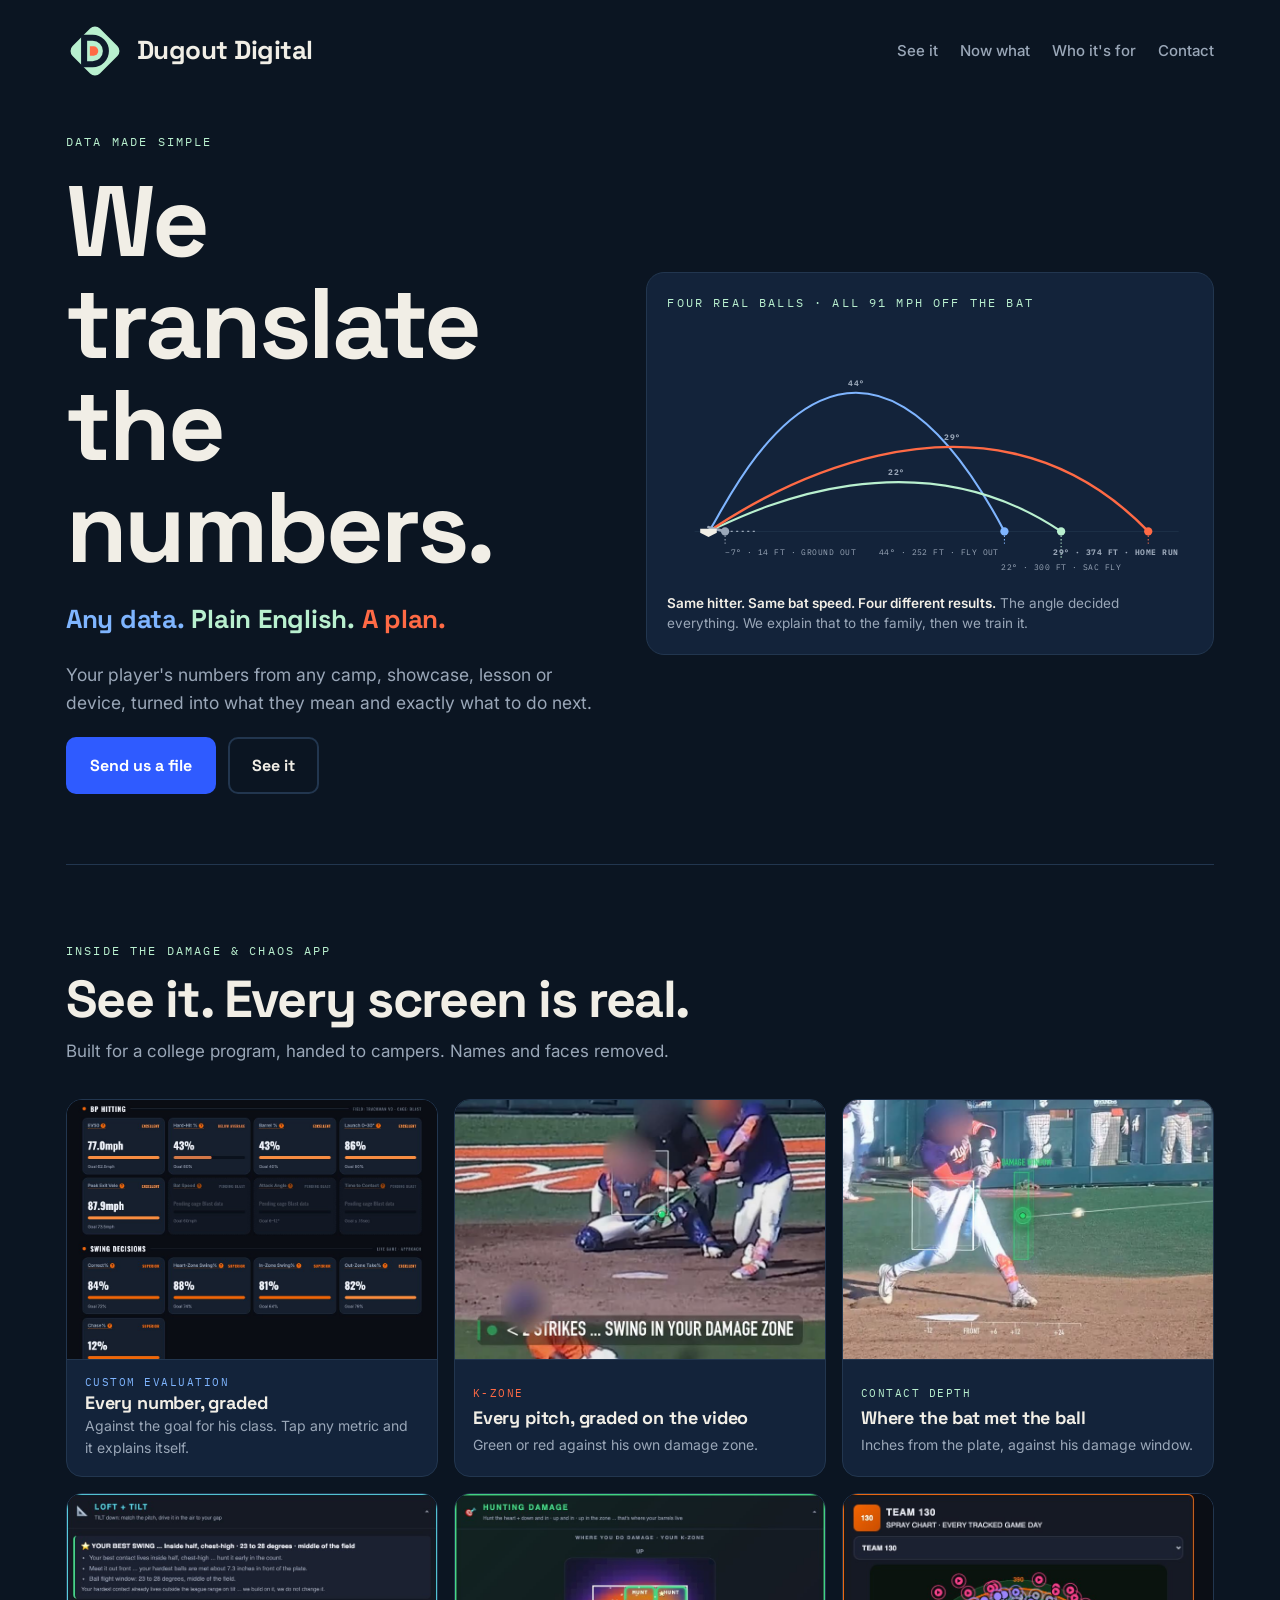
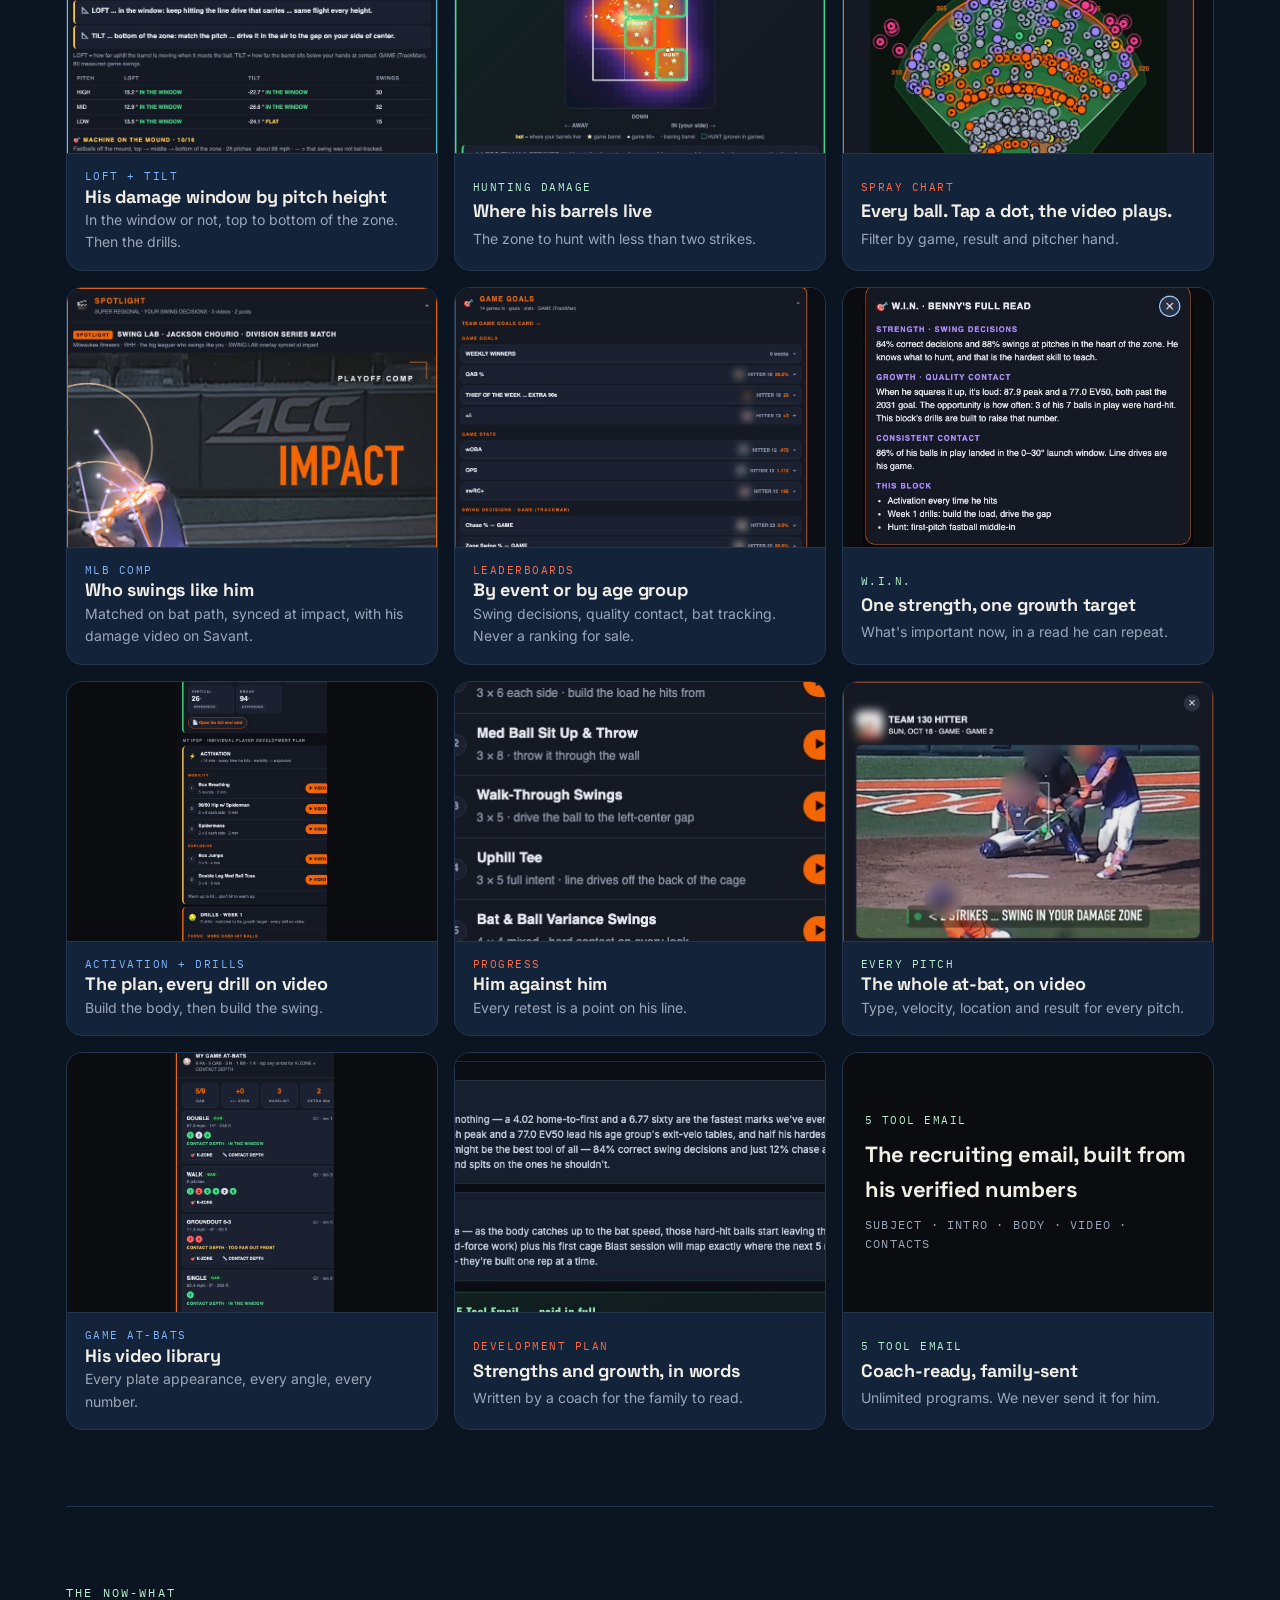
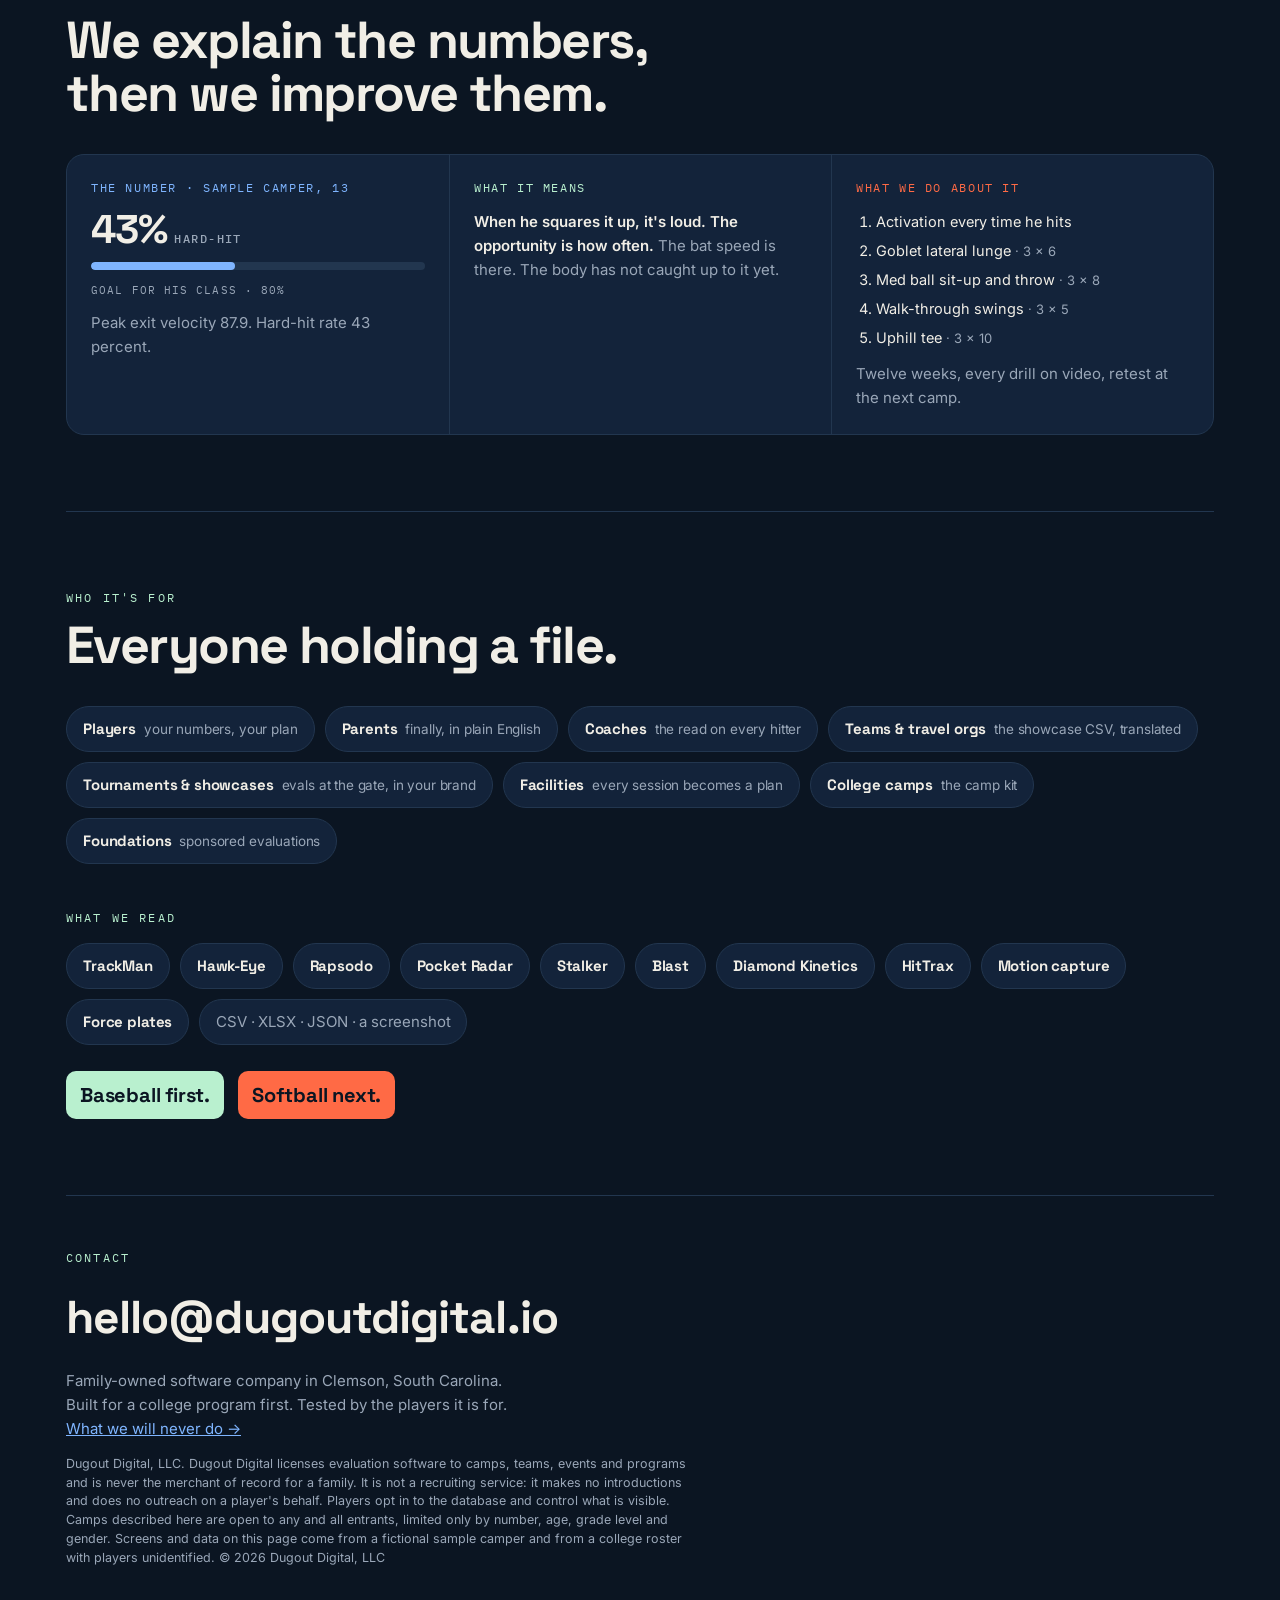
==== index.html @ 64b606fc "Hero: trajectories computed from the real launch angles (44 > 29 > 22), labels separated Co-Authored" ====
<!doctype html>
<html lang="en">
<head>
<meta charset="utf-8">
<meta name="viewport" content="width=device-width, initial-scale=1, viewport-fit=cover">
<title>Dugout Digital</title>
<meta name="description" content="Data made simple. Dugout Digital turns baseball data from any camp, showcase or device into plain English and a training plan: custom evaluation, K-Zone, contact depth, loft and tilt, spray chart with video, leaderboards, MLB comps, drills and 5 Tool Email.">
<link rel="icon" type="image/svg+xml" href="data:image/svg+xml,%3Csvg xmlns='http://www.w3.org/2000/svg' viewBox='0 0 150 150'%3E%3Crect width='150' height='150' rx='34' fill='%230E1A2B'/%3E%3Crect x='25' y='25' width='100' height='100' rx='18' transform='rotate(45 75 75)' fill='%23B9F0CF'/%3E%3Cg transform='translate(39,33) scale(0.6)'%3E%3Cpath fill-rule='evenodd' d='M0 0H50A70 70 0 0 1 50 140H0ZM26 26H50A44 44 0 0 1 50 114H26Z' fill='%230E1A2B'/%3E%3Cpath d='M38 50H54A20 20 0 0 1 54 90H38Z' fill='%23FF6A45'/%3E%3C/g%3E%3C/svg%3E">
<link rel="preconnect" href="https://fonts.googleapis.com">
<link rel="stylesheet" href="https://fonts.googleapis.com/css2?family=Space+Grotesk:wght@500;700&family=Inter:wght@400;500;600&family=IBM+Plex+Mono:wght@500&display=swap">
<style>
:root{
  --bg:#0B1522; --bg2:#0E1A2B; --panel:#13233A; --panel2:#182B45; --line:#22364F; --ink:#F1EEE6; --muted:#9AA7B8;
  --electric:#2F5BFF; --sky:#7FB5FF; --mint:#B9F0CF; --coral:#FF6A45; --slate:#5B6470;
  --display:"Space Grotesk","Helvetica Neue",Arial,sans-serif; --body:"Inter","Segoe UI",system-ui,sans-serif; --mono:"IBM Plex Mono",ui-monospace,Menlo,monospace;
  color-scheme:dark;
}
:root:not([data-theme="light"]){}
:root[data-theme="dark"]{}
*{box-sizing:border-box}
html,body{margin:0}
html{scroll-behavior:smooth}
body{background:var(--bg);color:var(--ink);font-family:var(--body);font-size:17px;line-height:1.6;overflow-x:hidden}
a{color:var(--sky)}
.wrap{max-width:1180px;margin:0 auto;padding-inline:16px}
nav{display:flex;justify-content:space-between;align-items:center;padding-block:22px;gap:16px}
.mark{display:flex;align-items:center;gap:13px;text-decoration:none;color:var(--ink);font-family:var(--display);font-weight:700;font-size:26px;letter-spacing:-.02em;white-space:nowrap}
.mark svg{width:58px;height:58px;flex:none}
nav .links{display:flex;gap:22px;font-size:15px;font-weight:500}
nav .links a{text-decoration:none;color:var(--muted);white-space:nowrap}
nav .links a:hover{color:var(--ink)}
@media (max-width:700px){nav .links a:not(:last-child){display:none}}
h1,h2,h3{font-family:var(--display);line-height:1.02;margin:0;letter-spacing:-.03em;text-wrap:balance}
h1{font-size:clamp(46px,8vw,100px);font-weight:700}
h2{font-size:clamp(30px,4.4vw,52px);font-weight:700}
h3{font-size:20px;font-weight:700;letter-spacing:-.01em}
p{margin:0}
.eyebrow{font-family:var(--mono);text-transform:uppercase;letter-spacing:.18em;font-size:12px;color:var(--mint)}
.btn{font-family:var(--display);font-weight:700;font-size:16px;padding:14px 22px;border-radius:10px;text-decoration:none;display:inline-block;transition:transform .15s,background .15s;border:2px solid transparent}
.btn:hover{transform:translateY(-2px)}
.btn:focus-visible{outline:3px solid var(--coral);outline-offset:2px}
.b-electric{background:var(--electric);color:#fff}
.b-ghost{border-color:var(--line);color:var(--ink)}
.b-ghost:hover{border-color:var(--mint)}
/* hero */
.hero{padding-block:30px 70px;display:grid;grid-template-columns:1fr 1.05fr;gap:40px;align-items:center}
@media (max-width:960px){.hero{grid-template-columns:1fr}}
.hero .copy{display:grid;gap:20px}
.sub{font-family:var(--display);font-weight:500;font-size:clamp(20px,2.4vw,26px);letter-spacing:-.01em}
.sub b{color:var(--sky);font-weight:700}.sub i{color:var(--coral);font-style:normal;font-weight:700}.sub u{color:var(--mint);text-decoration:none;font-weight:700}
.lede{color:var(--muted);font-size:17.5px;max-width:54ch}
.cta{display:flex;gap:12px;flex-wrap:wrap}
.panel{background:var(--panel);border:1px solid var(--line);border-radius:18px;padding:20px;display:grid;gap:12px}
.panel .cap{font-size:13.5px;color:var(--muted);line-height:1.5}
.panel .cap b{color:var(--ink);font-weight:600}
.legend{display:flex;gap:16px;flex-wrap:wrap;font-family:var(--mono);font-size:11px;letter-spacing:.1em;text-transform:uppercase;color:var(--muted)}
.legend i{display:inline-block;width:10px;height:10px;border-radius:50%;margin-right:6px;vertical-align:-1px}
svg.chart{width:100%;height:auto;display:block}
.chart text{font-family:var(--mono);font-size:11px;fill:var(--muted);letter-spacing:.06em}
.chart .ax{stroke:var(--line);stroke-width:1}
.chart .grid{stroke:var(--line);stroke-width:1;stroke-dasharray:2 4}
.chart .barrel{fill:rgba(255,106,69,.12);stroke:var(--coral);stroke-width:1.5;stroke-dasharray:5 4}
.chart .lbl{fill:var(--coral);font-weight:500}
/* app showcase */
.wide{display:grid;grid-template-columns:1.35fr .65fr;gap:22px;align-items:center;background:var(--panel);border:1px solid var(--line);border-radius:18px;padding:18px;margin-bottom:16px}
.wide.flip{grid-template-columns:.65fr 1.35fr}
.wide.flip img{order:2}
@media (max-width:860px){.wide,.wide.flip{grid-template-columns:1fr}.wide.flip img{order:0}}
.wide img{width:100%;height:auto;border-radius:12px;border:1px solid var(--line);display:block}
.wide h3{font-size:22px;margin-bottom:8px}
.wide p{font-size:15.5px;color:var(--muted)}
.wide .k{font-family:var(--mono);font-size:11.5px;letter-spacing:.14em;text-transform:uppercase;color:var(--mint);margin-bottom:8px}
.phones{display:grid;grid-template-columns:repeat(auto-fit,minmax(250px,1fr));gap:16px;margin-top:18px;align-items:start}
.phone{display:grid;grid-template-rows:auto 1fr;gap:12px}
.phone .scr{border:1px solid var(--line);border-radius:22px;overflow:hidden;background:#0a0c10;max-height:440px;box-shadow:0 20px 50px rgba(0,0,0,.35)}
.phone .scr img{width:100%;height:auto;display:block}
.phone h3{font-size:17px}
.phone p{font-size:14px;color:var(--muted)}
.phone .k{font-family:var(--mono);font-size:11px;letter-spacing:.14em;text-transform:uppercase;color:var(--coral)}
.fte{border:1px solid var(--line);border-radius:22px;background:var(--panel);min-height:380px;padding:22px;display:grid;align-content:start;gap:10px}
.fte .t{font-family:var(--display);font-weight:700;font-size:20px;letter-spacing:-.02em}
.fte ol{margin:0;padding-left:20px;display:grid;gap:6px;font-size:14px;color:var(--muted)}
.fte ol b{color:var(--ink);font-weight:600}
.shots3{display:grid;grid-template-columns:repeat(auto-fit,minmax(300px,1fr));gap:16px}
.shot3{background:var(--panel);border:1px solid var(--line);border-radius:16px;overflow:hidden;display:grid;grid-template-rows:auto 1fr}
.shot3 img{width:100%;height:auto;display:block;border-bottom:1px solid var(--line)}
.shot3 div{padding:18px 20px;display:grid;gap:6px;align-content:start}
.shot3 p{font-size:14.5px;color:var(--muted)}
.shot3 .k{font-family:var(--mono);font-size:11px;letter-spacing:.14em;text-transform:uppercase;color:var(--coral)}
.roster{display:grid;grid-template-columns:repeat(auto-fit,minmax(230px,1fr));gap:12px;margin-top:28px}
.roster div{background:var(--panel);border:1px solid var(--line);border-radius:14px;padding:16px 18px;font-size:14.5px;color:var(--muted)}
.roster b{display:block;font-family:var(--display);font-weight:700;font-size:16px;color:var(--ink);letter-spacing:-.01em;margin-bottom:4px}
.prop{margin-top:22px;font-family:var(--mono);font-size:12px;letter-spacing:.12em;text-transform:uppercase;color:var(--mint)}
/* now what */
.nw{display:grid;grid-template-columns:repeat(3,minmax(0,1fr));gap:0;border:1px solid var(--line);border-radius:18px;overflow:hidden;background:var(--panel)}
@media (max-width:900px){.nw{grid-template-columns:1fr}}
.nw > div{padding:24px;display:grid;gap:12px;align-content:start;border-left:1px solid var(--line)}
.nw > div:first-child{border-left:0}
@media (max-width:900px){.nw > div{border-left:0;border-top:1px solid var(--line)}.nw > div:first-child{border-top:0}}
.nw .k{font-family:var(--mono);font-size:11.5px;letter-spacing:.14em;text-transform:uppercase}
.nw .big{font-family:var(--display);font-weight:700;font-size:40px;letter-spacing:-.03em;line-height:1}
.nw .big small{font-family:var(--mono);font-size:12px;letter-spacing:.12em;font-weight:500;color:var(--muted);margin-left:8px;text-transform:uppercase}
.nw p{font-size:15px;color:var(--muted)}
.nw p b{color:var(--ink);font-weight:600}
.nw ol{margin:0;padding-left:20px;display:grid;gap:6px;font-size:14.5px;color:var(--ink)}
.nw ol span{color:var(--muted);font-size:13px}
.nw .bar{height:8px;border-radius:4px;background:var(--line);position:relative;overflow:hidden}
.nw .bar i{position:absolute;left:0;top:0;bottom:0;border-radius:4px}
.nw .goal{font-family:var(--mono);font-size:11px;letter-spacing:.1em;text-transform:uppercase;color:var(--muted)}
.nwgrid{display:grid;gap:18px}
/* gallery */
.gal{display:grid;grid-template-columns:repeat(auto-fit,minmax(300px,1fr));gap:16px}
.gi{background:var(--panel);border:1px solid var(--line);border-radius:16px;overflow:hidden;display:grid;grid-template-rows:auto auto}
.gi .im{height:260px;overflow:hidden;background:#0a0c10;border-bottom:1px solid var(--line)}
.gi .im img{width:100%;height:100%;object-fit:cover;object-position:top;display:block}
.gi .im.phone{display:flex;justify-content:center;align-items:flex-start;background:#0a0c10}
.gi .im.phone img{width:auto;max-width:100%;height:100%;object-fit:cover;object-position:top}
.gi div.tx{padding:14px 18px 16px;display:grid;gap:3px}
.gi h3{font-size:18px}
.gi p{font-size:14px;color:var(--muted)}
.gi .k{font-family:var(--mono);font-size:10.5px;letter-spacing:.14em;text-transform:uppercase;color:var(--c,var(--mint))}
.chips{display:flex;flex-wrap:wrap;gap:10px}
.chips span{border:1px solid var(--line);background:var(--panel);border-radius:999px;padding:10px 16px;font-family:var(--display);font-weight:700;font-size:15px;letter-spacing:-.01em}
.chips span i{font-style:normal;font-family:var(--body);font-weight:400;color:var(--muted);font-size:13.5px;margin-left:8px}
.lead{font-size:17px;color:var(--muted);max-width:60ch}
/* sections */
section{padding-block:76px;border-top:1px solid var(--line)}
.head{display:grid;gap:12px;margin-bottom:34px;max-width:64ch}
.head p{color:var(--muted);font-size:17px}
.grid{display:grid;gap:16px}
.g2{grid-template-columns:repeat(auto-fit,minmax(300px,1fr))}
.g3{grid-template-columns:repeat(auto-fit,minmax(260px,1fr))}
.g4{grid-template-columns:repeat(auto-fit,minmax(220px,1fr))}
.card{background:var(--panel);border:1px solid var(--line);border-radius:16px;padding:24px;display:grid;gap:10px;align-content:start;position:relative;overflow:hidden}
.card::before{content:"";position:absolute;left:0;top:0;height:4px;width:100%;background:var(--c,var(--sky))}
.card.mint{--c:var(--mint)}.card.coral{--c:var(--coral)}.card.sky{--c:var(--sky)}
.card p{font-size:15.5px;color:var(--muted)}
.card .k{font-family:var(--mono);font-size:11.5px;letter-spacing:.14em;text-transform:uppercase;color:var(--c,var(--sky))}
.card .to{font-family:var(--mono);font-size:11.5px;letter-spacing:.12em;text-transform:uppercase;color:var(--mint);margin-top:6px}
/* same-ev strip */
.same{display:grid;grid-template-columns:repeat(auto-fit,minmax(220px,1fr));gap:14px}
.ball{background:var(--panel);border:1px solid var(--line);border-radius:16px;padding:20px;display:grid;gap:8px}
.ball .ev{font-family:var(--display);font-weight:700;font-size:40px;letter-spacing:-.03em;line-height:1}
.ball .ev small{font-family:var(--mono);font-size:11px;letter-spacing:.14em;font-weight:500;color:var(--muted);margin-left:6px}
.ball .la{font-family:var(--mono);font-size:12px;letter-spacing:.1em;text-transform:uppercase;color:var(--muted)}
.ball .bar{height:8px;border-radius:4px;background:var(--line);position:relative;overflow:hidden}
.ball .bar i{position:absolute;left:0;top:0;bottom:0;border-radius:4px;background:var(--c)}
.ball .res{font-family:var(--display);font-weight:700;font-size:22px;letter-spacing:-.02em;color:var(--c)}
.ball .d{font-size:14px;color:var(--muted)}
.kpis{display:grid;grid-template-columns:repeat(auto-fit,minmax(200px,1fr));gap:1px;background:var(--line);border:1px solid var(--line);border-radius:14px;overflow:hidden;margin-top:28px}
.kpis div{background:var(--panel);padding:18px 20px}
.kpis b{display:block;font-family:var(--display);font-weight:700;font-size:34px;letter-spacing:-.03em;line-height:1}
.kpis span{display:block;font-size:13.5px;color:var(--muted);margin-top:6px;line-height:1.4}
/* instruments table */
.table{display:grid;border:1px solid var(--line);border-radius:16px;overflow:hidden}
.row{display:grid;grid-template-columns:260px 1fr;gap:20px;padding:20px 24px;background:var(--panel);border-top:1px solid var(--line)}
.row:first-child{border-top:0}
.row .n{font-family:var(--display);font-weight:700;font-size:19px;letter-spacing:-.01em}
.row .n small{display:block;font-family:var(--mono);font-size:11px;letter-spacing:.12em;text-transform:uppercase;color:var(--mint);margin-top:6px;font-weight:500}
.row p{font-size:15.5px;color:var(--muted)}
@media (max-width:700px){.row{grid-template-columns:1fr;gap:8px}}
.formats{margin-top:14px;font-family:var(--mono);font-size:12.5px;letter-spacing:.06em;color:var(--muted)}
/* film */
.film{display:grid;grid-template-columns:repeat(auto-fit,minmax(300px,1fr));gap:16px}
.shot{background:var(--panel);border:1px solid var(--line);border-radius:16px;overflow:hidden;display:grid;grid-template-rows:auto 1fr}
.shot img{width:100%;height:220px;object-fit:cover;display:block}
.shot div{padding:18px 20px;display:grid;gap:6px}
.shot p{font-size:15px;color:var(--muted)}
/* flow */
.flow{display:grid;grid-template-columns:repeat(auto-fit,minmax(230px,1fr));gap:16px}
.step{padding:24px;border:1px solid var(--line);border-radius:16px;background:var(--panel);display:grid;gap:8px;align-content:start}
.step .n{font-family:var(--display);font-weight:700;font-size:44px;line-height:1;letter-spacing:-.03em;color:var(--coral)}
.step p{font-size:15.5px;color:var(--muted)}
.never{display:grid;grid-template-columns:repeat(auto-fit,minmax(230px,1fr));gap:12px}
.no{background:var(--panel);border:1px solid var(--line);border-radius:14px;padding:18px 20px;display:grid;gap:6px}
.no b{font-family:var(--display);font-weight:700;font-size:18px;letter-spacing:-.01em;color:var(--coral)}
.no span{font-size:14.5px;color:var(--muted)}
.two{display:grid;grid-template-columns:1.2fr .8fr;gap:30px;align-items:start}
@media (max-width:900px){.two{grid-template-columns:1fr}}
.who p{color:var(--muted);font-size:16px}
.soft{display:flex;gap:14px;align-items:center;flex-wrap:wrap;margin-top:26px;font-family:var(--display);font-weight:700;font-size:20px;letter-spacing:-.01em}
.soft span{padding:8px 14px;border-radius:10px;color:#0B1522}
footer{padding-block:52px 64px;display:grid;gap:14px;color:var(--muted);font-size:15px;border-top:1px solid var(--line)}
.contact{font-family:var(--display);font-weight:700;font-size:clamp(26px,4vw,46px);color:var(--ink);letter-spacing:-.02em;text-decoration:none}
.contact:hover{color:var(--mint)}
.fine{font-size:12.5px;max-width:80ch;line-height:1.5}
.reveal{opacity:0;transform:translateY(12px);transition:opacity .6s ease,transform .6s ease}
.reveal.in{opacity:1;transform:none}
.dot{opacity:0;animation:pop .4s forwards}
.fl{stroke-dasharray:900;stroke-dashoffset:900;animation:draw 1.6s cubic-bezier(.3,.7,.2,1) forwards}
.f4{animation-delay:.3s}.f2{animation-delay:.9s}.f3{animation-delay:1.5s}.f1{animation-delay:2.1s}
@keyframes draw{to{stroke-dashoffset:0}}
@keyframes pop{to{opacity:1}}
@media (prefers-reduced-motion:reduce){.reveal{opacity:1;transform:none;transition:none}.dot{opacity:1;animation:none}.fl{stroke-dashoffset:0;animation:none}}
</style>
</head>
<body>
<div class="wrap">
  <nav>
    <a class="mark" href="#top" aria-label="Dugout Digital home">
      <svg viewBox="0 0 150 150" aria-hidden="true"><rect x="25" y="25" width="100" height="100" rx="18" transform="rotate(45 75 75)" fill="#B9F0CF"/><g transform="translate(39,33) scale(0.6)"><path fill-rule="evenodd" d="M0 0H50A70 70 0 0 1 50 140H0ZM26 26H50A44 44 0 0 1 50 114H26Z" fill="#0E1A2B"/><path d="M38 50H54A20 20 0 0 1 54 90H38Z" fill="#FF6A45"/></g></svg>
      Dugout Digital
    </a>
    <div class="links"><a href="#see">See it</a><a href="#nowwhat">Now what</a><a href="#who">Who it's for</a><a href="#contact">Contact</a></div>
  </nav>

  <header class="hero" id="top">
    <div class="copy">
      <div class="eyebrow">Data made simple</div>
      <h1>We translate the numbers.</h1>
      <div class="sub"><b>Any data.</b> <u>Plain English.</u> <i>A plan.</i></div>
      <p class="lede">Your player's numbers from any camp, showcase, lesson or device, turned into what they mean and exactly what to do next.</p>
      <div class="cta">
        <a class="btn b-electric" href="mailto:hello@dugoutdigital.io?subject=Translate%20my%20file">Send us a file</a>
        <a class="btn b-ghost" href="#see">See it</a>
      </div>
    </div>
    <div class="panel" aria-label="Four real balls that left the bat at about 91 miles per hour and what happened to each">
      <div class="eyebrow">Four real balls · all 91 mph off the bat</div>
      <svg class="chart" viewBox="0 0 760 372" role="img" aria-label="Side view of four ball flights from home plate. At minus 7 degrees the ball is a 14-foot ground out. At 22 degrees it is a 300-foot sacrifice fly. At 29 degrees it is a 374-foot home run. At 44 degrees it is a 252-foot fly out.">
        <line class="ax" x1="40" y1="300" x2="740" y2="300"/>
        <path class="fl f1" d="M60 300 C 80 280, 254 -141, 488 300" fill="none" stroke="#7FB5FF" stroke-width="3" stroke-linecap="round"/>
        <path class="fl f2" d="M60 300 C 90 288, 341 146, 570 300" fill="none" stroke="#B9F0CF" stroke-width="3" stroke-linecap="round"/>
        <path class="fl f3" d="M60 300 C 77 290, 435 30, 696 300" fill="none" stroke="#FF6A45" stroke-width="3.5" stroke-linecap="round"/>
        <path class="fl f4" d="M60 294 L 84 300" fill="none" stroke="#9AA7B8" stroke-width="4" stroke-linecap="round"/>
        <path d="M84 300 L 130 300" fill="none" stroke="#9AA7B8" stroke-width="2" stroke-dasharray="3 5"/>
        <g stroke-width="1.5" stroke-dasharray="2 3"><line x1="488" y1="306" x2="488" y2="318" stroke="#7FB5FF"/><line x1="570" y1="306" x2="570" y2="340" stroke="#B9F0CF"/><line x1="696" y1="306" x2="696" y2="318" stroke="#FF6A45"/><line x1="84" y1="306" x2="84" y2="318" stroke="#9AA7B8"/></g>
        <circle cx="696" cy="300" r="6" fill="#FF6A45"/><circle cx="570" cy="300" r="6" fill="#B9F0CF"/><circle cx="488" cy="300" r="6" fill="#7FB5FF"/><circle cx="84" cy="300" r="6" fill="#9AA7B8"/>
        <g font-family="IBM Plex Mono, monospace" font-size="12" letter-spacing="1">
          <text x="84" y="334" fill="#9AA7B8" text-anchor="start">−7° · 14 FT · GROUND OUT</text>
          <text x="480" y="334" fill="#7FB5FF" text-anchor="end">44° · 252 FT · FLY OUT</text>
          <text x="570" y="356" fill="#B9F0CF" text-anchor="middle">22° · 300 FT · SAC FLY</text>
          <text x="740" y="334" fill="#FF6A45" text-anchor="end" font-weight="700">29° · 374 FT · HOME RUN</text>
        </g>
        <g font-family="IBM Plex Mono, monospace" font-size="12" letter-spacing="1" font-weight="700">
          <text x="274" y="89" fill="#7FB5FF" text-anchor="middle">44°</text>
          <text x="332" y="219" fill="#B9F0CF" text-anchor="middle">22°</text>
          <text x="413" y="168" fill="#FF6A45" text-anchor="middle">29°</text>
        </g>
        <path d="M48 296 L72 296 L72 302 L60 308 L48 302 Z" fill="#F1EEE6"/>
      </svg>
      <div class="cap"><b>Same hitter. Same bat speed. Four different results.</b> The angle decided everything. We explain that to the family, then we train it.</div>
    </div>
  </header>

  <section id="see">
    <div class="head reveal"><div class="eyebrow">Inside the Damage &amp; Chaos app</div><h2>See it. Every screen is real.</h2><p class="lead">Built for a college program, handed to campers. Names and faces removed.</p></div>
    <div class="gal">
      <div class="gi reveal" style="--c:var(--sky)"><div class="im"><img src="img/eval_grid.jpg" alt="Custom evaluation grid graded against the class goal"></div><div class="tx"><div class="k">Custom evaluation</div><h3>Every number, graded</h3><p>Against the goal for his class. Tap any metric and it explains itself.</p></div></div>
      <div class="gi reveal" style="--c:var(--coral)"><div class="im"><img src="img/kzone.jpg" alt="K-Zone drawn on the center-field video"></div><div class="tx"><div class="k">K-Zone</div><h3>Every pitch, graded on the video</h3><p>Green or red against his own damage zone.</p></div></div>
      <div class="gi reveal" style="--c:var(--mint)"><div class="im"><img src="img/depth.jpg" alt="Contact depth drawn on the open-side video"></div><div class="tx"><div class="k">Contact depth</div><h3>Where the bat met the ball</h3><p>Inches from the plate, against his damage window.</p></div></div>
      <div class="gi reveal" style="--c:var(--sky)"><div class="im"><img src="img/t130_damage.jpg" alt="Loft and tilt by pitch height with the drills that move it"></div><div class="tx"><div class="k">Loft + tilt</div><h3>His damage window by pitch height</h3><p>In the window or not, top to bottom of the zone. Then the drills.</p></div></div>
      <div class="gi reveal" style="--c:var(--mint)"><div class="im"><img src="img/t130_hunt.jpg" alt="Hunting damage heat map of the strike zone"></div><div class="tx"><div class="k">Hunting damage</div><h3>Where his barrels live</h3><p>The zone to hunt with less than two strikes.</p></div></div>
      <div class="gi reveal" style="--c:var(--coral)"><div class="im"><img src="img/t130_spray.jpg" alt="Team spray chart with every ball in play colored by result"></div><div class="tx"><div class="k">Spray chart</div><h3>Every ball. Tap a dot, the video plays.</h3><p>Filter by game, result and pitcher hand.</p></div></div>
      <div class="gi reveal" style="--c:var(--sky)"><div class="im"><img src="img/t130_spot.jpg" alt="Swing Lab overlay with a Major League comparison"></div><div class="tx"><div class="k">MLB comp</div><h3>Who swings like him</h3><p>Matched on bat path, synced at impact, with his damage video on Savant.</p></div></div>
      <div class="gi reveal" style="--c:var(--coral)"><div class="im"><img src="img/t130_leaders.jpg" alt="Leaderboards by category"></div><div class="tx"><div class="k">Leaderboards</div><h3>By event or by age group</h3><p>Swing decisions, quality contact, bat tracking. Never a ranking for sale.</p></div></div>
      <div class="gi reveal" style="--c:var(--mint)"><div class="im phone"><img src="img/app_win.jpg" alt="W.I.N. screen"></div><div class="tx"><div class="k">W.I.N.</div><h3>One strength, one growth target</h3><p>What's important now, in a read he can repeat.</p></div></div>
      <div class="gi reveal" style="--c:var(--sky)"><div class="im phone"><img src="img/app_ipdp.jpg" alt="Activation and drills on video"></div><div class="tx"><div class="k">Activation + drills</div><h3>The plan, every drill on video</h3><p>Build the body, then build the swing.</p></div></div>
      <div class="gi reveal" style="--c:var(--coral)"><div class="im phone"><img src="img/app_progress.jpg" alt="Progress chart"></div><div class="tx"><div class="k">Progress</div><h3>Him against him</h3><p>Every retest is a point on his line.</p></div></div>
      <div class="gi reveal" style="--c:var(--mint)"><div class="im"><img src="img/t130_ep.jpg" alt="At-bat card with every pitch"></div><div class="tx"><div class="k">Every pitch</div><h3>The whole at-bat, on video</h3><p>Type, velocity, location and result for every pitch.</p></div></div>
      <div class="gi reveal" style="--c:var(--sky)"><div class="im phone"><img src="img/app_abs.jpg" alt="Game at-bats list"></div><div class="tx"><div class="k">Game at-bats</div><h3>His video library</h3><p>Every plate appearance, every angle, every number.</p></div></div>
      <div class="gi reveal" style="--c:var(--coral)"><div class="im"><img src="img/eval_plan.jpg" alt="Development plan paragraphs"></div><div class="tx"><div class="k">Development plan</div><h3>Strengths and growth, in words</h3><p>Written by a coach for the family to read.</p></div></div>
      <div class="gi reveal" style="--c:var(--mint)"><div class="im" style="display:grid;align-content:center;padding:22px;gap:8px"><div class="k" style="color:var(--mint)">5 Tool Email</div><div style="font-family:var(--display);font-weight:700;font-size:22px;letter-spacing:-.02em">The recruiting email, built from his verified numbers</div><div style="font-family:var(--mono);font-size:12px;letter-spacing:.1em;color:var(--muted)">SUBJECT · INTRO · BODY · VIDEO · CONTACTS</div></div><div class="tx"><div class="k">5 Tool Email</div><h3>Coach-ready, family-sent</h3><p>Unlimited programs. We never send it for him.</p></div></div>
    </div>
  </section>

  <section id="nowwhat">
    <div class="head reveal"><div class="eyebrow">The now-what</div><h2>We explain the numbers, then we improve them.</h2></div>
    <div class="nw reveal">
      <div><div class="k" style="color:var(--sky)">The number · sample camper, 13</div><div class="big">43%<small>hard-hit</small></div><div class="bar"><i style="width:43%;background:var(--sky)"></i></div><div class="goal">Goal for his class · 80%</div><p>Peak exit velocity 87.9. Hard-hit rate 43 percent.</p></div>
      <div><div class="k" style="color:var(--mint)">What it means</div><p><b>When he squares it up, it's loud. The opportunity is how often.</b> The bat speed is there. The body has not caught up to it yet.</p></div>
      <div><div class="k" style="color:var(--coral)">What we do about it</div><ol><li>Activation every time he hits</li><li>Goblet lateral lunge <span>· 3 × 6</span></li><li>Med ball sit-up and throw <span>· 3 × 8</span></li><li>Walk-through swings <span>· 3 × 5</span></li><li>Uphill tee <span>· 3 × 10</span></li></ol><p>Twelve weeks, every drill on video, retest at the next camp.</p></div>
    </div>
  </section>

  <section id="who">
    <div class="head reveal"><div class="eyebrow">Who it's for</div><h2>Everyone holding a file.</h2></div>
    <div class="chips reveal">
      <span>Players<i>your numbers, your plan</i></span>
      <span>Parents<i>finally, in plain English</i></span>
      <span>Coaches<i>the read on every hitter</i></span>
      <span>Teams &amp; travel orgs<i>the showcase CSV, translated</i></span>
      <span>Tournaments &amp; showcases<i>evals at the gate, in your brand</i></span>
      <span>Facilities<i>every session becomes a plan</i></span>
      <span>College camps<i>the camp kit</i></span>
      <span>Foundations<i>sponsored evaluations</i></span>
    </div>
    <div class="head reveal" style="margin-top:44px;margin-bottom:16px"><div class="eyebrow">What we read</div></div>
    <div class="chips reveal">
      <span>TrackMan</span><span>Hawk-Eye</span><span>Rapsodo</span><span>Pocket Radar</span><span>Stalker</span><span>Blast</span><span>Diamond Kinetics</span><span>HitTrax</span><span>Motion capture</span><span>Force plates</span><span style="color:var(--muted);font-family:var(--body);font-weight:400">CSV · XLSX · JSON · a screenshot</span>
    </div>
    <div class="soft reveal"><span style="background:var(--mint)">Baseball first.</span><span style="background:var(--coral)">Softball next.</span></div>
  </section>

  <footer id="contact">
    <div class="eyebrow">Contact</div>
    <a class="contact" href="mailto:hello@dugoutdigital.io">hello@dugoutdigital.io</a>
    <p style="color:var(--muted);max-width:52ch">Family-owned software company in Clemson, South Carolina. Built for a college program first. Tested by the players it is for. <a href="never.html">What we will never do →</a></p>
    <p class="fine">Dugout Digital, LLC. Dugout Digital licenses evaluation software to camps, teams, events and programs and is never the merchant of record for a family. It is not a recruiting service: it makes no introductions and does no outreach on a player's behalf. Players opt in to the database and control what is visible. Camps described here are open to any and all entrants, limited only by number, age, grade level and gender. Screens and data on this page come from a fictional sample camper and from a college roster with players unidentified. © 2026 Dugout Digital, LLC</p>
  </footer>
</div>
<script>
(function(){
  var reduce=window.matchMedia&&window.matchMedia('(prefers-reduced-motion: reduce)').matches;
  if(!('IntersectionObserver' in window)){document.querySelectorAll('.reveal').forEach(function(e){e.classList.add('in')});return}
  var io=new IntersectionObserver(function(es){es.forEach(function(e){if(e.isIntersecting){e.target.classList.add('in');io.unobserve(e.target)}})},{threshold:.08});
  document.querySelectorAll('.reveal').forEach(function(e){io.observe(e)});
})();
</script>
</body>
</html>
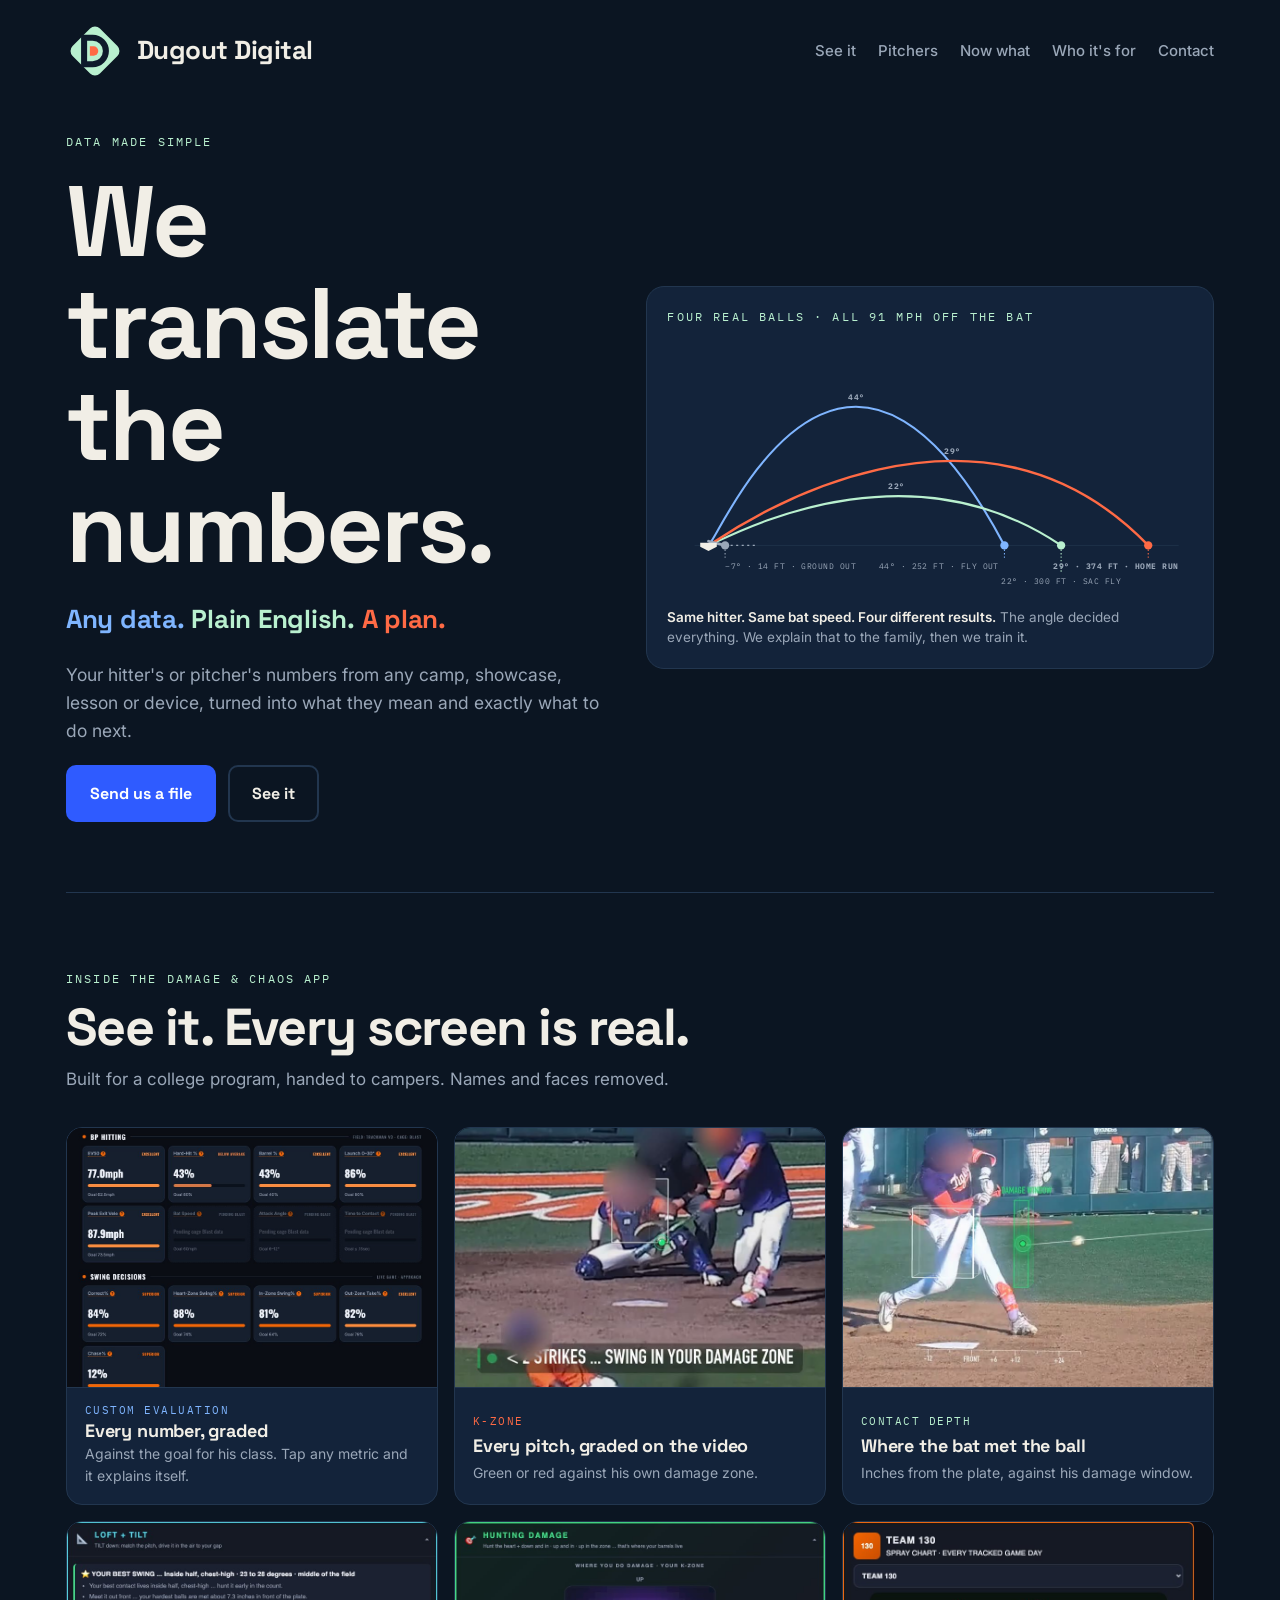
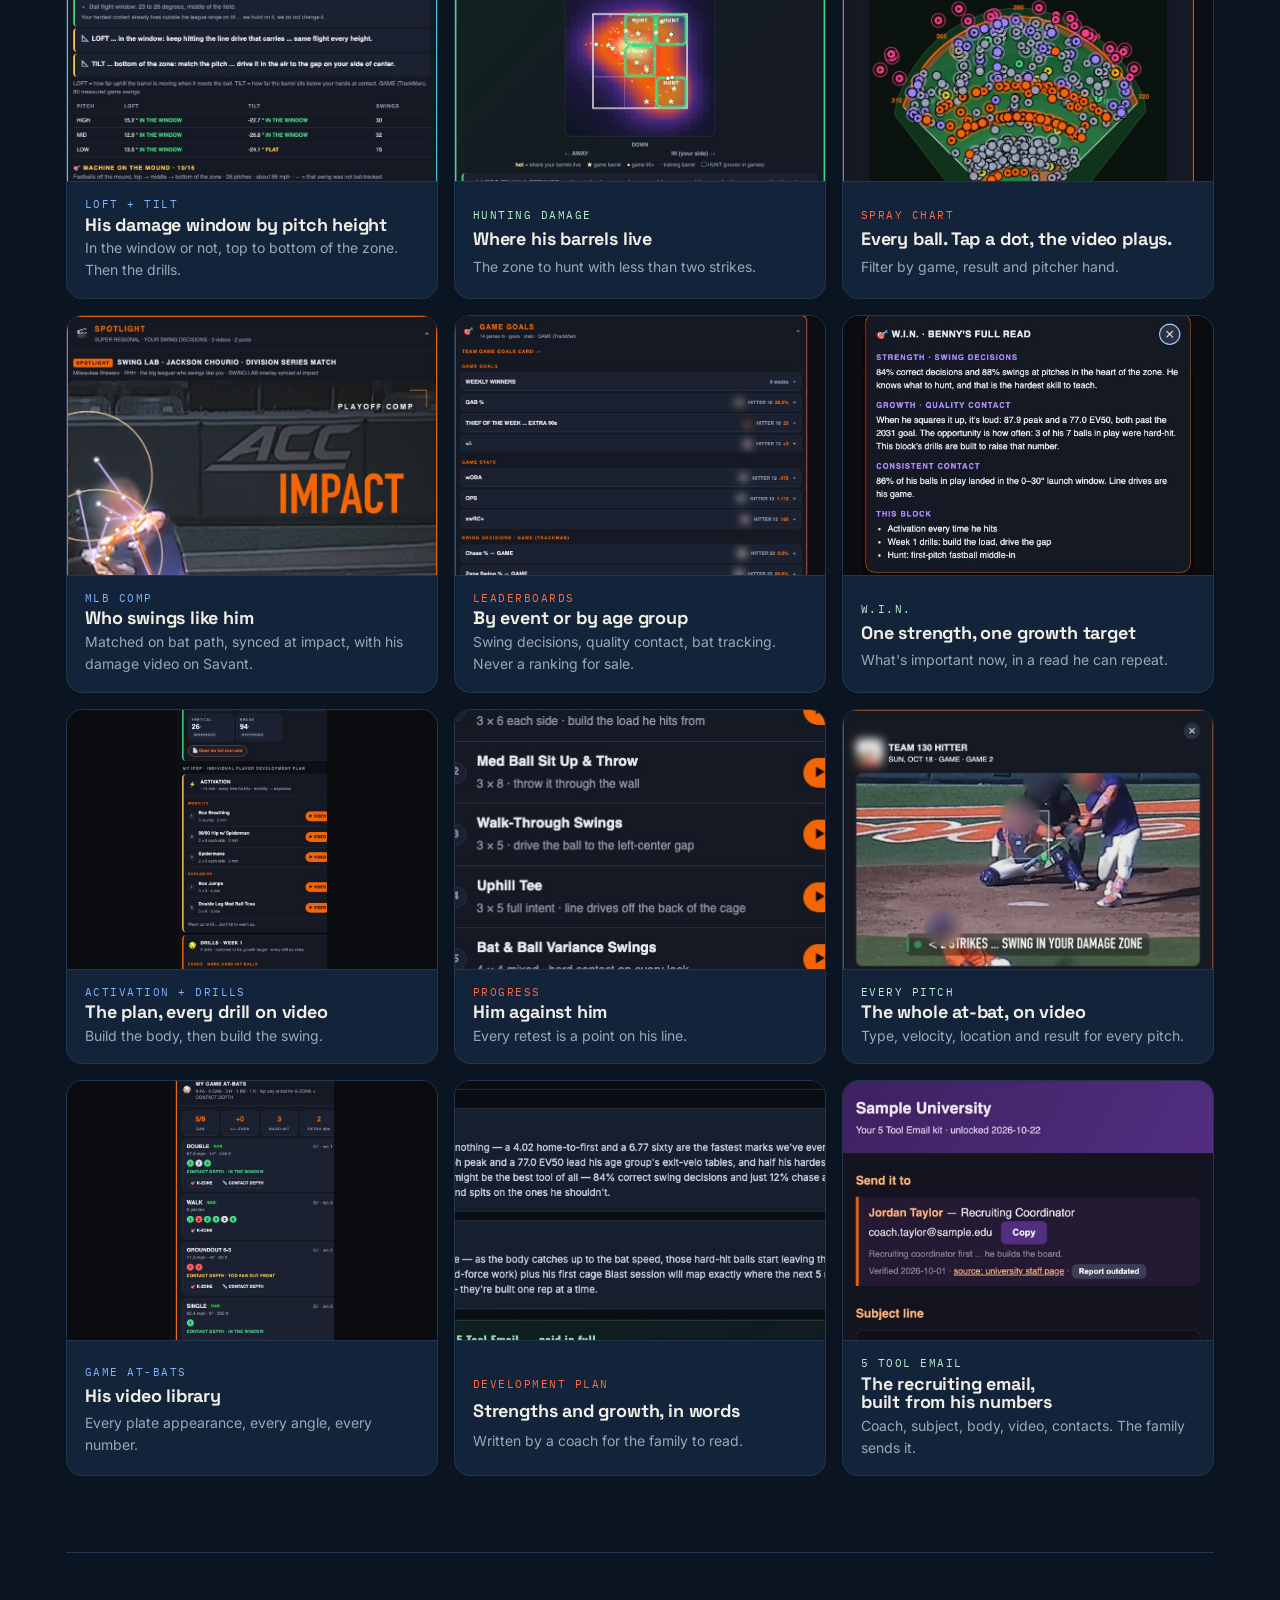
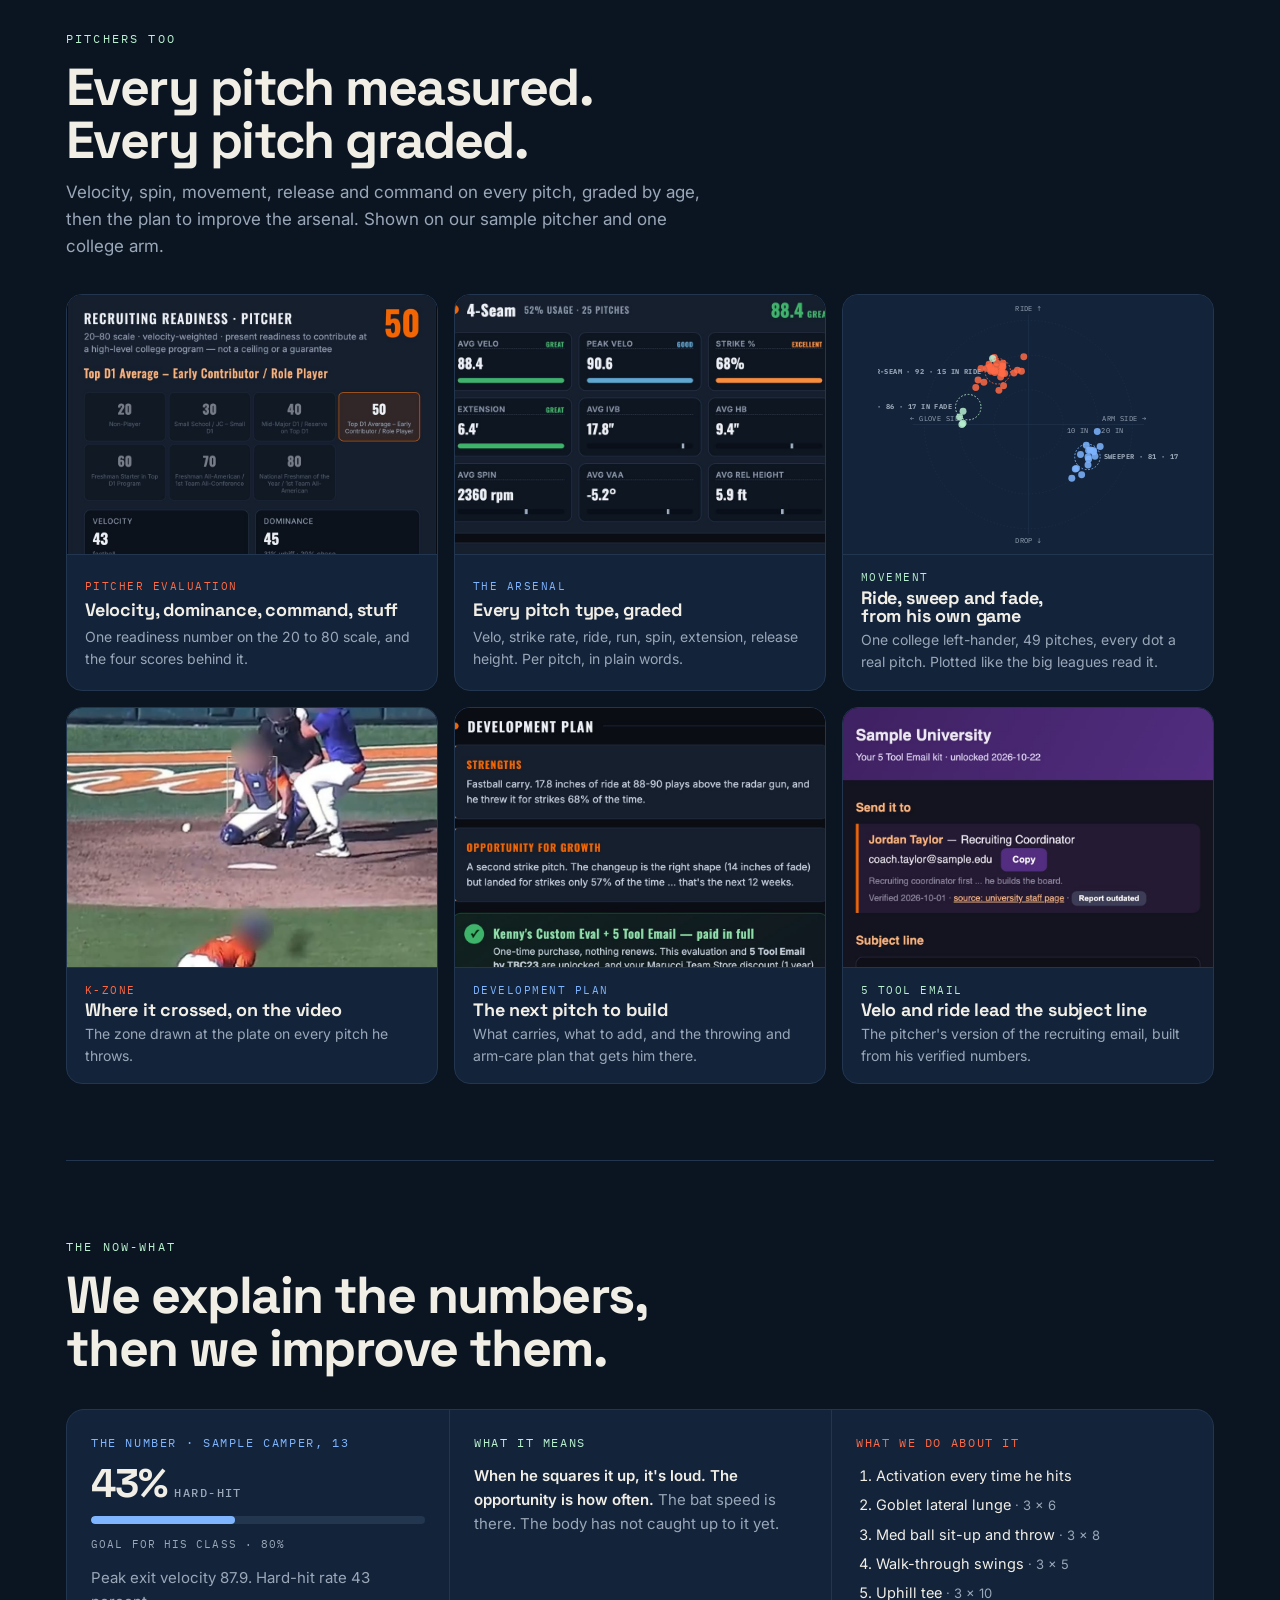
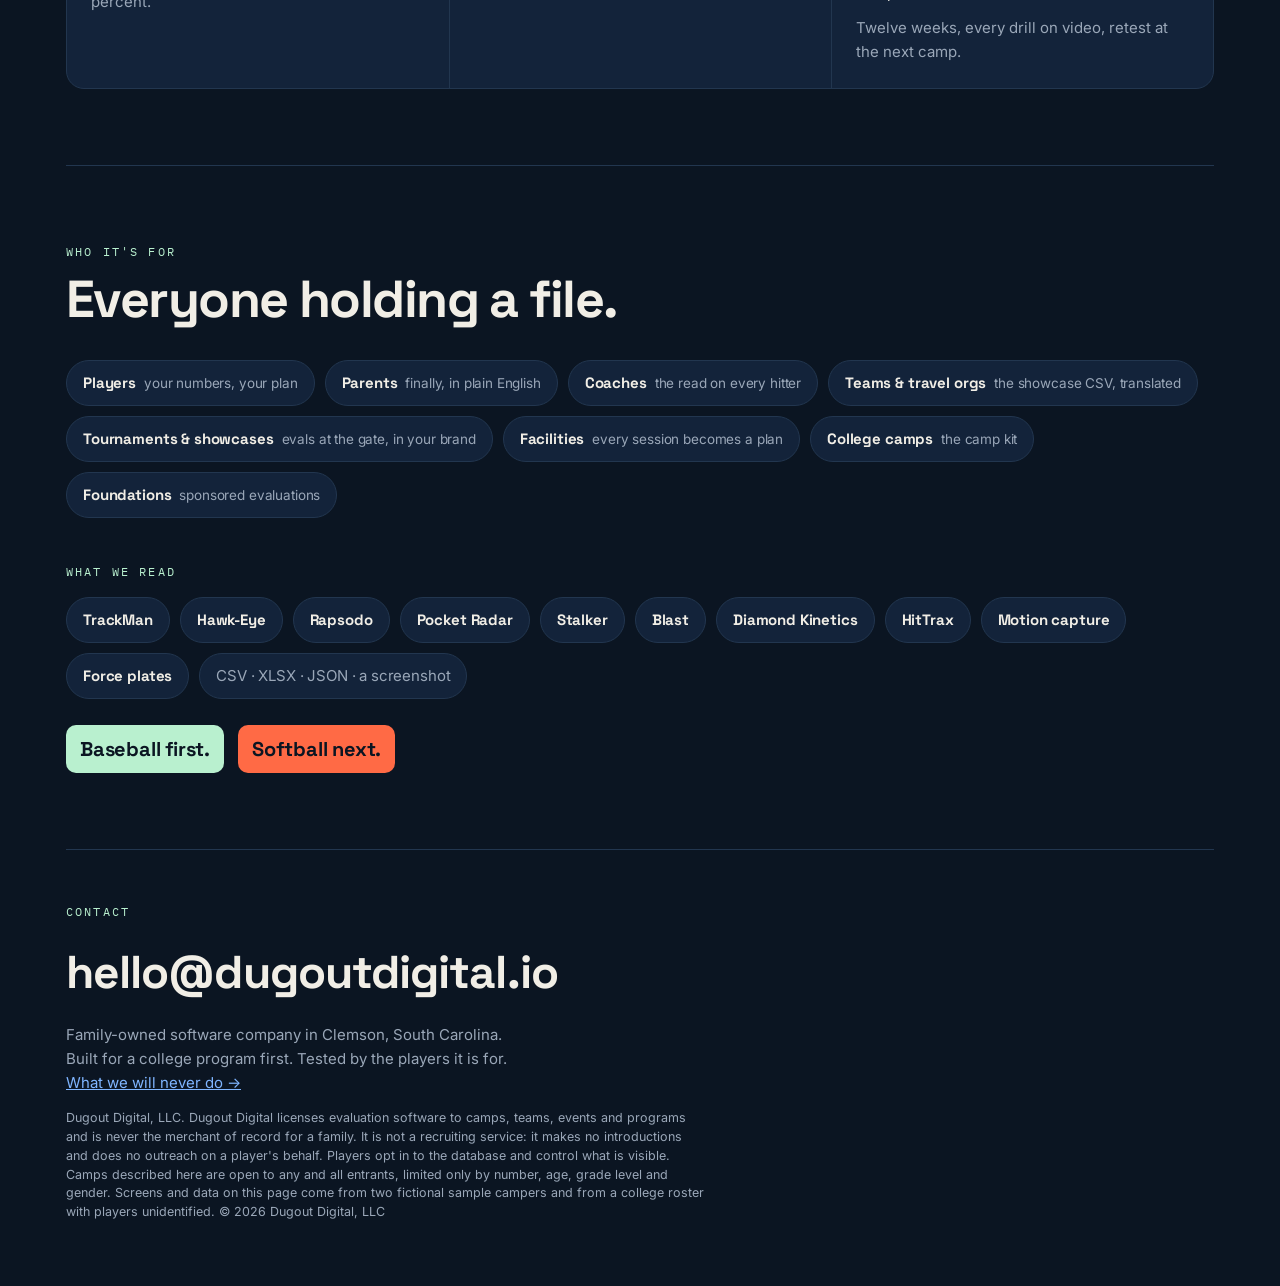
==== commit cd3f49ed: "Pitchers section: sample pitcher evaluation, arsenal card, real movement plot, pitcher K-Zone, plan," ====
--- a/index.html
+++ b/index.html
@@ -113,6 +113,9 @@
 .gi{background:var(--panel);border:1px solid var(--line);border-radius:16px;overflow:hidden;display:grid;grid-template-rows:auto auto}
 .gi .im{height:260px;overflow:hidden;background:#0a0c10;border-bottom:1px solid var(--line)}
 .gi .im img{width:100%;height:100%;object-fit:cover;object-position:top;display:block}
+.gi .im.mov{display:flex;align-items:center;justify-content:center;background:var(--panel);padding:8px}
+.gi .im.mov svg.chart{width:auto;height:100%;max-width:100%}
+.gi .im .chart text{font-size:12px}
 .gi .im.phone{display:flex;justify-content:center;align-items:flex-start;background:#0a0c10}
 .gi .im.phone img{width:auto;max-width:100%;height:100%;object-fit:cover;object-position:top}
 .gi div.tx{padding:14px 18px 16px;display:grid;gap:3px}
@@ -201,7 +204,7 @@
       <svg viewBox="0 0 150 150" aria-hidden="true"><rect x="25" y="25" width="100" height="100" rx="18" transform="rotate(45 75 75)" fill="#B9F0CF"/><g transform="translate(39,33) scale(0.6)"><path fill-rule="evenodd" d="M0 0H50A70 70 0 0 1 50 140H0ZM26 26H50A44 44 0 0 1 50 114H26Z" fill="#0E1A2B"/><path d="M38 50H54A20 20 0 0 1 54 90H38Z" fill="#FF6A45"/></g></svg>
       Dugout Digital
     </a>
-    <div class="links"><a href="#see">See it</a><a href="#nowwhat">Now what</a><a href="#who">Who it's for</a><a href="#contact">Contact</a></div>
+    <div class="links"><a href="#see">See it</a><a href="#pitchers">Pitchers</a><a href="#nowwhat">Now what</a><a href="#who">Who it's for</a><a href="#contact">Contact</a></div>
   </nav>
 
   <header class="hero" id="top">
@@ -209,7 +212,7 @@
       <div class="eyebrow">Data made simple</div>
       <h1>We translate the numbers.</h1>
       <div class="sub"><b>Any data.</b> <u>Plain English.</u> <i>A plan.</i></div>
-      <p class="lede">Your player's numbers from any camp, showcase, lesson or device, turned into what they mean and exactly what to do next.</p>
+      <p class="lede">Your hitter's or pitcher's numbers from any camp, showcase, lesson or device, turned into what they mean and exactly what to do next.</p>
       <div class="cta">
         <a class="btn b-electric" href="mailto:hello@dugoutdigital.io?subject=Translate%20my%20file">Send us a file</a>
         <a class="btn b-ghost" href="#see">See it</a>
@@ -260,7 +263,25 @@
       <div class="gi reveal" style="--c:var(--mint)"><div class="im"><img src="img/t130_ep.jpg" alt="At-bat card with every pitch"></div><div class="tx"><div class="k">Every pitch</div><h3>The whole at-bat, on video</h3><p>Type, velocity, location and result for every pitch.</p></div></div>
       <div class="gi reveal" style="--c:var(--sky)"><div class="im phone"><img src="img/app_abs.jpg" alt="Game at-bats list"></div><div class="tx"><div class="k">Game at-bats</div><h3>His video library</h3><p>Every plate appearance, every angle, every number.</p></div></div>
       <div class="gi reveal" style="--c:var(--coral)"><div class="im"><img src="img/eval_plan.jpg" alt="Development plan paragraphs"></div><div class="tx"><div class="k">Development plan</div><h3>Strengths and growth, in words</h3><p>Written by a coach for the family to read.</p></div></div>
-      <div class="gi reveal" style="--c:var(--mint)"><div class="im" style="display:grid;align-content:center;padding:22px;gap:8px"><div class="k" style="color:var(--mint)">5 Tool Email</div><div style="font-family:var(--display);font-weight:700;font-size:22px;letter-spacing:-.02em">The recruiting email, built from his verified numbers</div><div style="font-family:var(--mono);font-size:12px;letter-spacing:.1em;color:var(--muted)">SUBJECT · INTRO · BODY · VIDEO · CONTACTS</div></div><div class="tx"><div class="k">5 Tool Email</div><h3>Coach-ready, family-sent</h3><p>Unlimited programs. We never send it for him.</p></div></div>
+      <div class="gi reveal" style="--c:var(--mint)"><div class="im"><img src="img/fte_kit.jpg" alt="5 Tool Email kit: the coach to send it to, the subject line built from verified numbers, and the email"></div><div class="tx"><div class="k">5 Tool Email</div><h3>The recruiting email, built from his numbers</h3><p>Coach, subject, body, video, contacts. The family sends it.</p></div></div>
+    </div>
+  </section>
+
+  <section id="pitchers">
+    <div class="head reveal"><div class="eyebrow">Pitchers too</div><h2>Every pitch measured. Every pitch graded.</h2><p class="lead">Velocity, spin, movement, release and command on every pitch, graded by age, then the plan to improve the arsenal. Shown on our sample pitcher and one college arm.</p></div>
+    <div class="gal">
+      <div class="gi reveal" style="--c:var(--coral)"><div class="im"><img src="img/pitch_readiness.jpg" alt="Pitcher recruiting readiness: a 50 on a 20 to 80 scale with velocity, dominance, command and stuff scores"></div><div class="tx"><div class="k">Pitcher evaluation</div><h3>Velocity, dominance, command, stuff</h3><p>One readiness number on the 20 to 80 scale, and the four scores behind it.</p></div></div>
+      <div class="gi reveal" style="--c:var(--sky)"><div class="im"><img src="img/pitch_arsenal.jpg" alt="Four-seam fastball card: velocity, peak, strike percentage, extension, induced vertical break, horizontal break, spin and release height, each graded"></div><div class="tx"><div class="k">The arsenal</div><h3>Every pitch type, graded</h3><p>Velo, strike rate, ride, run, spin, extension, release height. Per pitch, in plain words.</p></div></div>
+      <div class="gi reveal" style="--c:var(--mint)"><div class="im mov"><svg class="chart" viewBox="0 0 520 420" role="img" aria-label="Pitch movement plot for one left-handed college arm: four-seam fastball with 15 inches of ride, sweeper with 17 inches of sweep, changeup with 17 inches of fade. Each dot is one pitch from a fall game.">
+        <g class="grid"><circle cx="260" cy="210" r="60" fill="none"/><circle cx="260" cy="210" r="120" fill="none"/><circle cx="260" cy="210" r="180" fill="none"/></g>
+        <g class="ax"><line x1="260" y1="20" x2="260" y2="400"/><line x1="60" y1="210" x2="460" y2="210"/></g>
+        <text x="260" y="14" text-anchor="middle">RIDE ↑</text><text x="260" y="414" text-anchor="middle">DROP ↓</text><text x="56" y="204" text-anchor="start">← GLOVE SIDE</text><text x="464" y="204" text-anchor="end">ARM SIDE →</text>
+        <text x="326" y="224">10 IN</text><text x="386" y="224">20 IN</text>
+        <circle cx="202" cy="120" r="6" fill="#FF6A45" opacity=".85"/><circle cx="216" cy="110" r="6" fill="#FF6A45" opacity=".85"/><circle cx="212" cy="120" r="6" fill="#FF6A45" opacity=".85"/><circle cx="201" cy="94" r="6" fill="#FF6A45" opacity=".85"/><circle cx="178" cy="113" r="6" fill="#FF6A45" opacity=".85"/><circle cx="352" cy="297" r="6" fill="#7FB5FF" opacity=".85"/><circle cx="363" cy="280" r="6" fill="#7FB5FF" opacity=".85"/><circle cx="205" cy="103" r="6" fill="#FF6A45" opacity=".85"/><circle cx="343" cy="286" r="6" fill="#7FB5FF" opacity=".85"/><circle cx="188" cy="113" r="6" fill="#FF6A45" opacity=".85"/><circle cx="202" cy="117" r="6" fill="#FF6A45" opacity=".85"/><circle cx="372" cy="255" r="6" fill="#7FB5FF" opacity=".85"/><circle cx="360" cy="246" r="6" fill="#7FB5FF" opacity=".85"/><circle cx="364" cy="270" r="6" fill="#7FB5FF" opacity=".85"/><circle cx="219" cy="122" r="6" fill="#FF6A45" opacity=".85"/><circle cx="147" cy="187" r="6" fill="#B9F0CF" opacity=".85"/><circle cx="209" cy="151" r="6" fill="#FF6A45" opacity=".85"/><circle cx="192" cy="106" r="6" fill="#FF6A45" opacity=".85"/><circle cx="194" cy="110" r="6" fill="#FF6A45" opacity=".85"/><circle cx="196" cy="115" r="6" fill="#FF6A45" opacity=".85"/><circle cx="379" cy="222" r="6" fill="#7FB5FF" opacity=".85"/><circle cx="341" cy="287" r="6" fill="#7FB5FF" opacity=".85"/><circle cx="217" cy="143" r="6" fill="#FF6A45" opacity=".85"/><circle cx="215" cy="122" r="6" fill="#FF6A45" opacity=".85"/><circle cx="183" cy="137" r="6" fill="#FF6A45" opacity=".85"/><circle cx="169" cy="146" r="6" fill="#FF6A45" opacity=".85"/><circle cx="173" cy="133" r="6" fill="#FF6A45" opacity=".85"/><circle cx="367" cy="254" r="6" fill="#7FB5FF" opacity=".85"/><circle cx="204" cy="110" r="6" fill="#FF6A45" opacity=".85"/><circle cx="214" cy="115" r="6" fill="#FF6A45" opacity=".85"/><circle cx="252" cy="93" r="6" fill="#FF6A45" opacity=".85"/><circle cx="373" cy="257" r="6" fill="#7FB5FF" opacity=".85"/><circle cx="335" cy="303" r="6" fill="#7FB5FF" opacity=".85"/><circle cx="198" cy="96" r="6" fill="#B9F0CF" opacity=".85"/><circle cx="216" cy="104" r="6" fill="#FF6A45" opacity=".85"/><circle cx="195" cy="118" r="6" fill="#FF6A45" opacity=".85"/><circle cx="147" cy="208" r="6" fill="#B9F0CF" opacity=".85"/><circle cx="141" cy="197" r="6" fill="#B9F0CF" opacity=".85"/><circle cx="145" cy="210" r="6" fill="#B9F0CF" opacity=".85"/><circle cx="212" cy="128" r="6" fill="#FF6A45" opacity=".85"/><circle cx="241" cy="116" r="6" fill="#FF6A45" opacity=".85"/><circle cx="363" cy="266" r="6" fill="#7FB5FF" opacity=".85"/><circle cx="248" cy="118" r="6" fill="#FF6A45" opacity=".85"/><circle cx="215" cy="109" r="6" fill="#FF6A45" opacity=".85"/><circle cx="235" cy="121" r="6" fill="#FF6A45" opacity=".85"/><circle cx="384" cy="248" r="6" fill="#7FB5FF" opacity=".85"/><circle cx="375" cy="265" r="6" fill="#7FB5FF" opacity=".85"/><circle cx="350" cy="262" r="6" fill="#7FB5FF" opacity=".85"/><circle cx="364" cy="255" r="6" fill="#7FB5FF" opacity=".85"/><circle cx="207" cy="118" r="22" fill="none" stroke="#FF6A45" stroke-width="1.5" stroke-dasharray="3 3"/><circle cx="362" cy="266" r="22" fill="none" stroke="#7FB5FF" stroke-width="1.5" stroke-dasharray="3 3"/><circle cx="156" cy="180" r="22" fill="none" stroke="#B9F0CF" stroke-width="1.5" stroke-dasharray="3 3"/><text x="179" y="122" fill="#FF6A45" text-anchor="end" font-weight="700">FOUR-SEAM · 92 · 15 IN RIDE</text><text x="390" y="270" fill="#7FB5FF" text-anchor="start" font-weight="700">SWEEPER · 81 · 17 IN SWEEP</text><text x="128" y="184" fill="#B9F0CF" text-anchor="end" font-weight="700">CHANGEUP · 86 · 17 IN FADE</text>
+      </svg></div><div class="tx"><div class="k">Movement</div><h3>Ride, sweep and fade, from his own game</h3><p>One college left-hander, 49 pitches, every dot a real pitch. Plotted like the big leagues read it.</p></div></div>
+      <div class="gi reveal" style="--c:var(--coral)"><div class="im"><img src="img/pitcher_kzone.jpg" alt="Center-field frame of a pitch arriving at the zone with the strike zone drawn"></div><div class="tx"><div class="k">K-Zone</div><h3>Where it crossed, on the video</h3><p>The zone drawn at the plate on every pitch he throws.</p></div></div>
+      <div class="gi reveal" style="--c:var(--sky)"><div class="im"><img src="img/pitch_plan.jpg" alt="Pitcher development plan: strengths and opportunity for growth paragraphs"></div><div class="tx"><div class="k">Development plan</div><h3>The next pitch to build</h3><p>What carries, what to add, and the throwing and arm-care plan that gets him there.</p></div></div>
+      <div class="gi reveal" style="--c:var(--mint)"><div class="im"><img src="img/fte_kit.jpg" alt="5 Tool Email kit for a pitcher, subject line leading with velocity and induced vertical break"></div><div class="tx"><div class="k">5 Tool Email</div><h3>Velo and ride lead the subject line</h3><p>The pitcher's version of the recruiting email, built from his verified numbers.</p></div></div>
     </div>
   </section>
 
@@ -296,7 +317,7 @@
     <div class="eyebrow">Contact</div>
     <a class="contact" href="mailto:hello@dugoutdigital.io">hello@dugoutdigital.io</a>
     <p style="color:var(--muted);max-width:52ch">Family-owned software company in Clemson, South Carolina. Built for a college program first. Tested by the players it is for. <a href="never.html">What we will never do →</a></p>
-    <p class="fine">Dugout Digital, LLC. Dugout Digital licenses evaluation software to camps, teams, events and programs and is never the merchant of record for a family. It is not a recruiting service: it makes no introductions and does no outreach on a player's behalf. Players opt in to the database and control what is visible. Camps described here are open to any and all entrants, limited only by number, age, grade level and gender. Screens and data on this page come from a fictional sample camper and from a college roster with players unidentified. © 2026 Dugout Digital, LLC</p>
+    <p class="fine">Dugout Digital, LLC. Dugout Digital licenses evaluation software to camps, teams, events and programs and is never the merchant of record for a family. It is not a recruiting service: it makes no introductions and does no outreach on a player's behalf. Players opt in to the database and control what is visible. Camps described here are open to any and all entrants, limited only by number, age, grade level and gender. Screens and data on this page come from two fictional sample campers and from a college roster with players unidentified. © 2026 Dugout Digital, LLC</p>
   </footer>
 </div>
 <script>
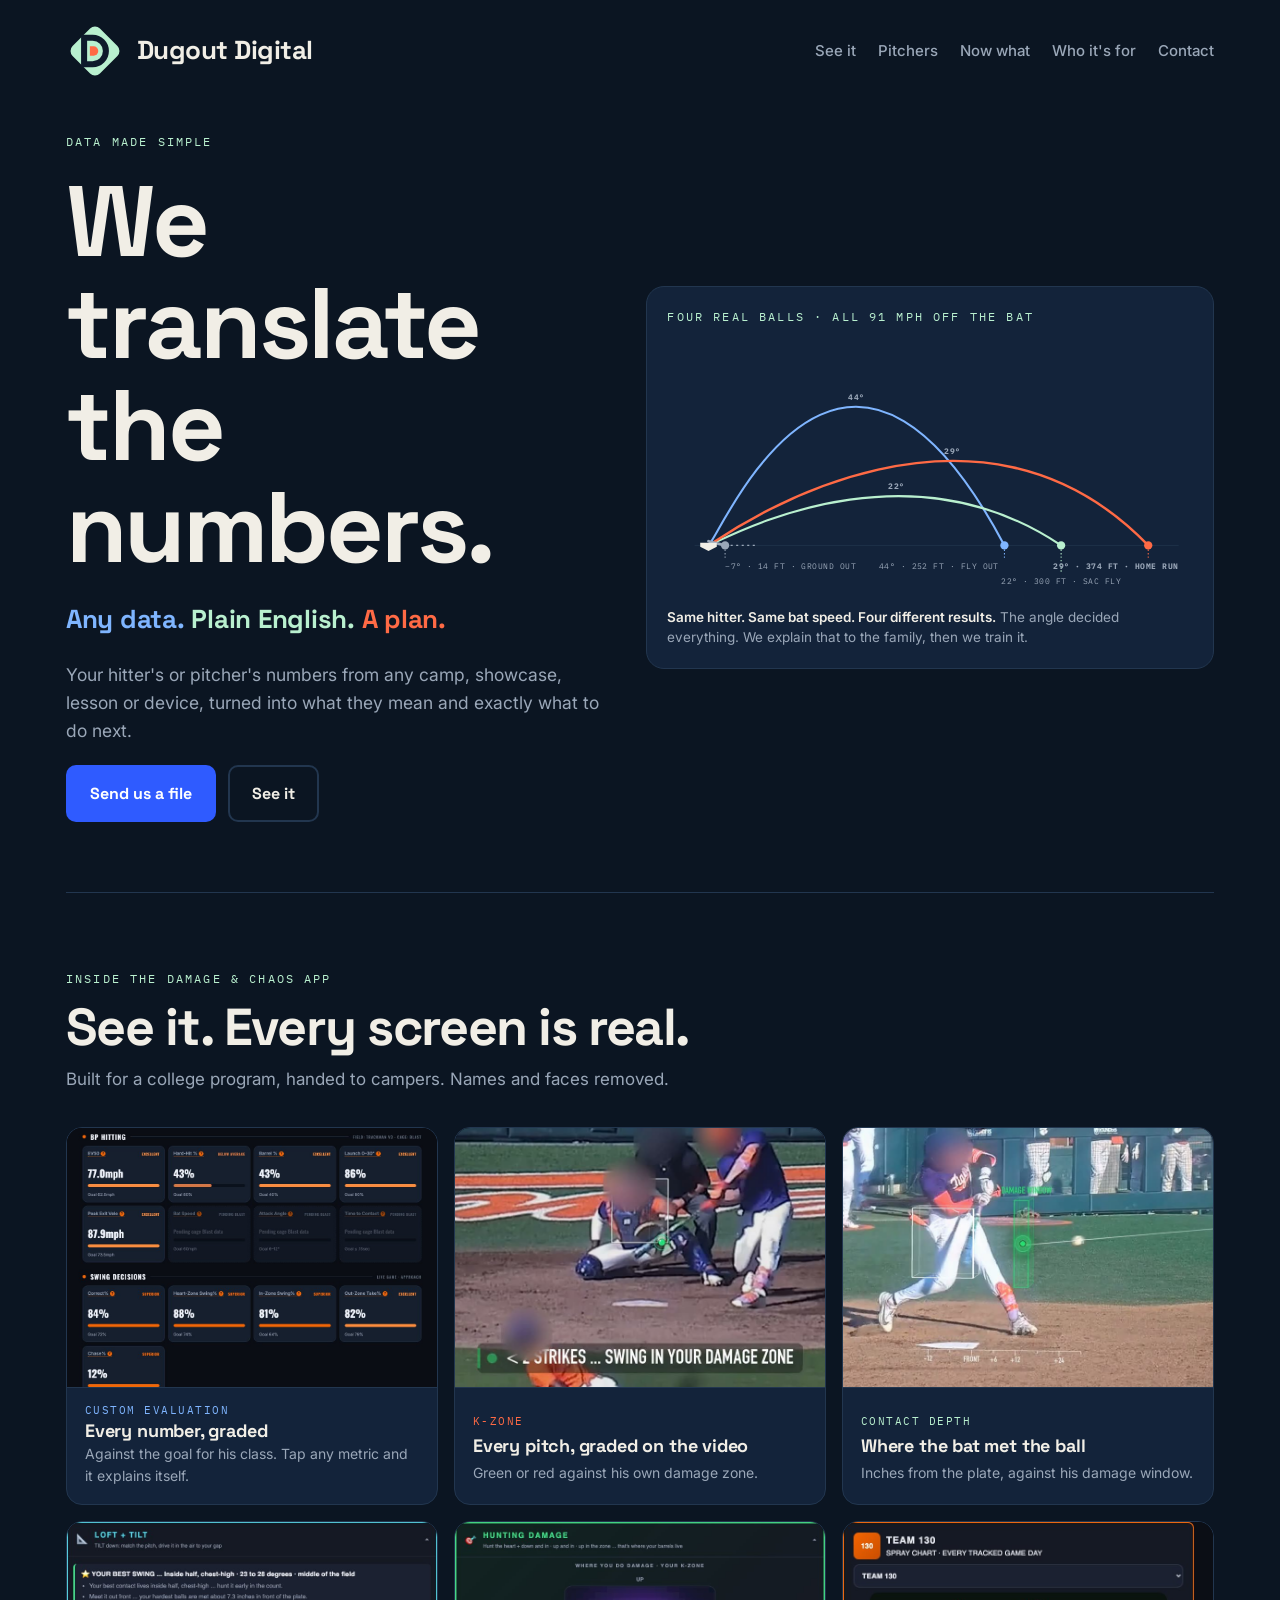
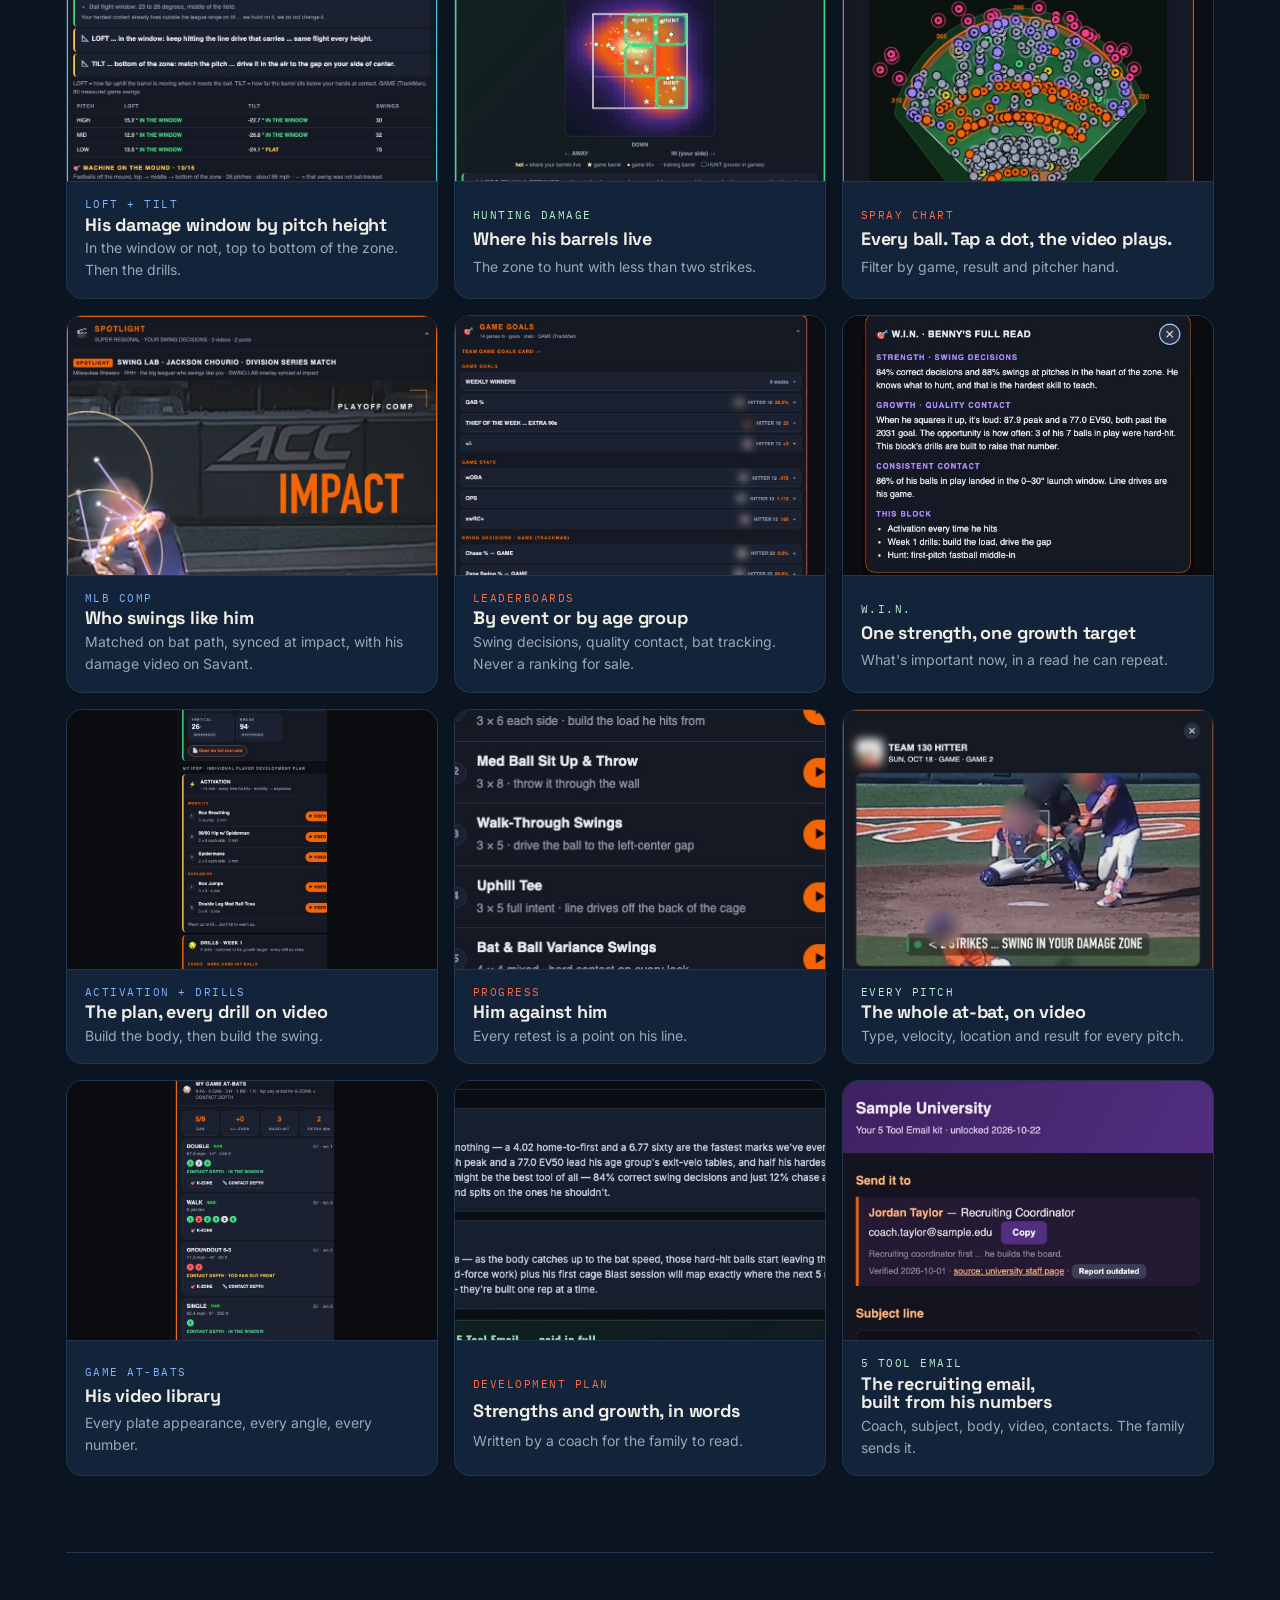
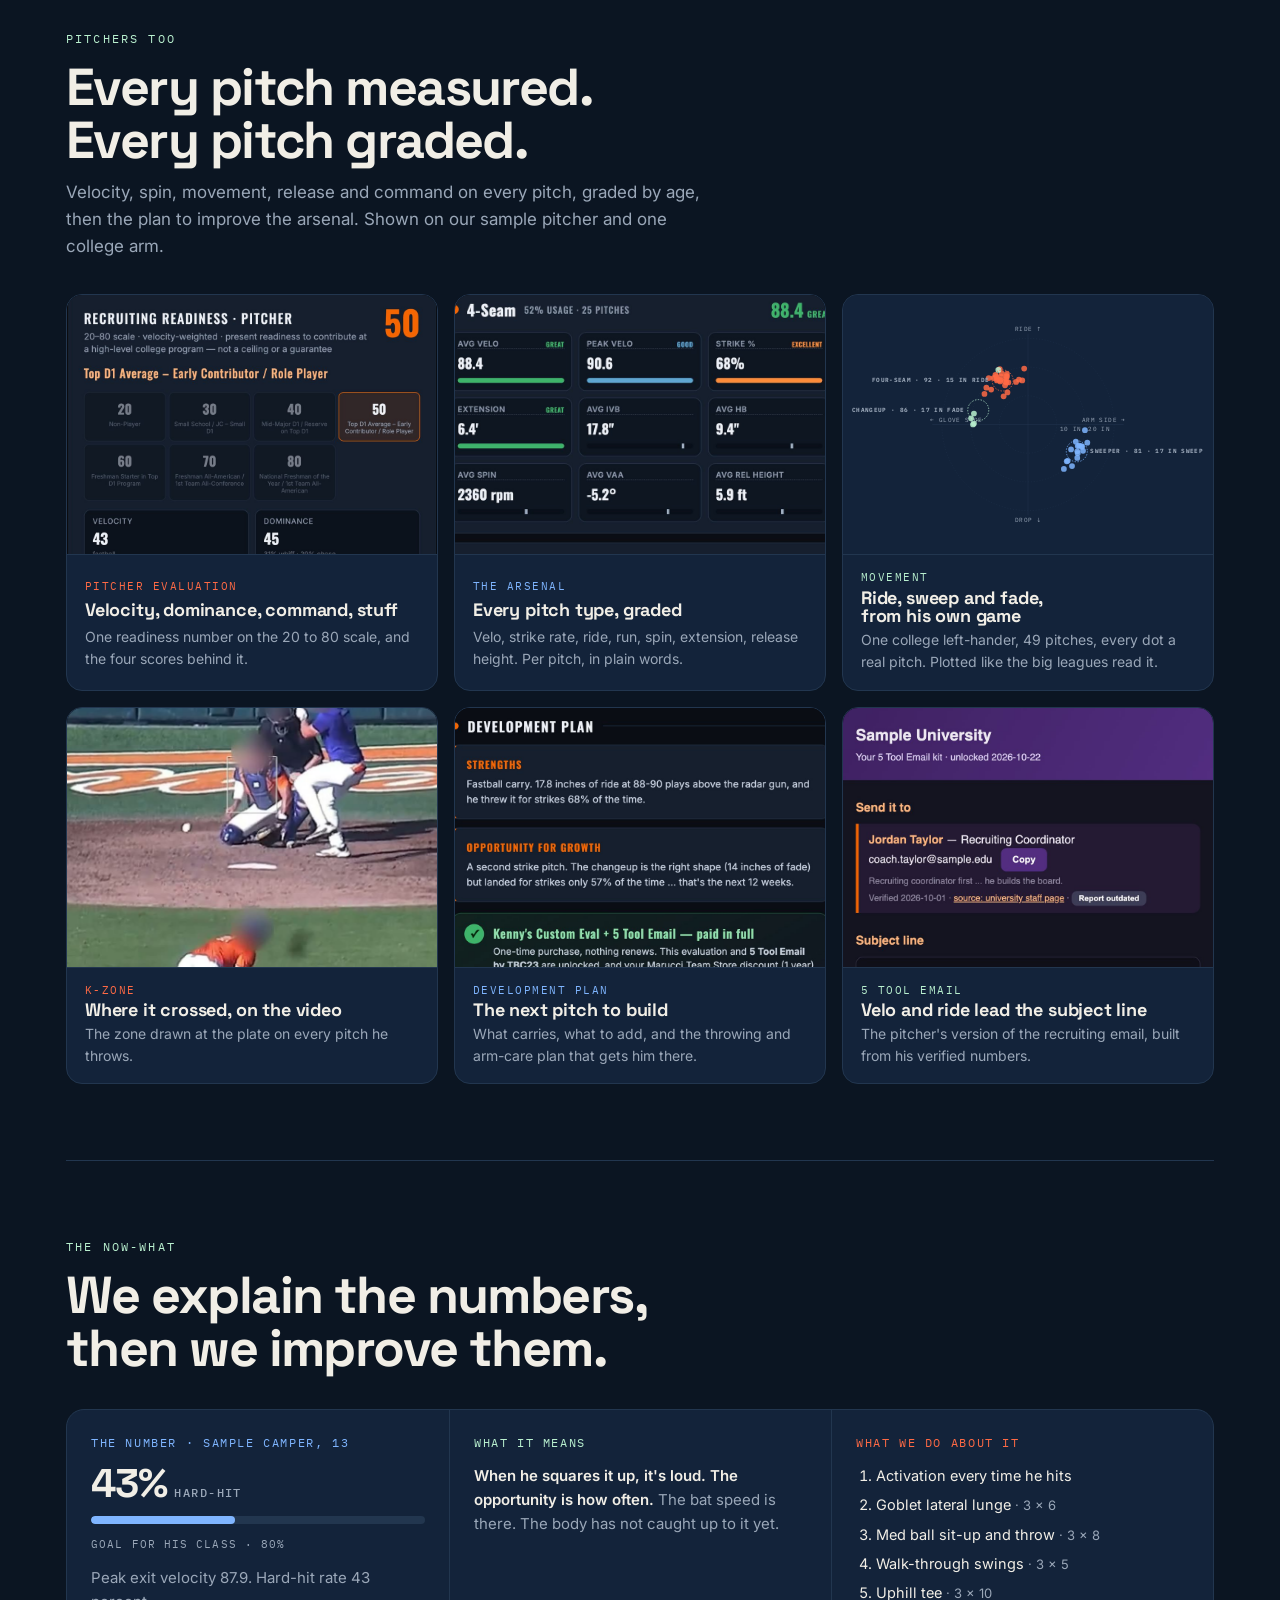
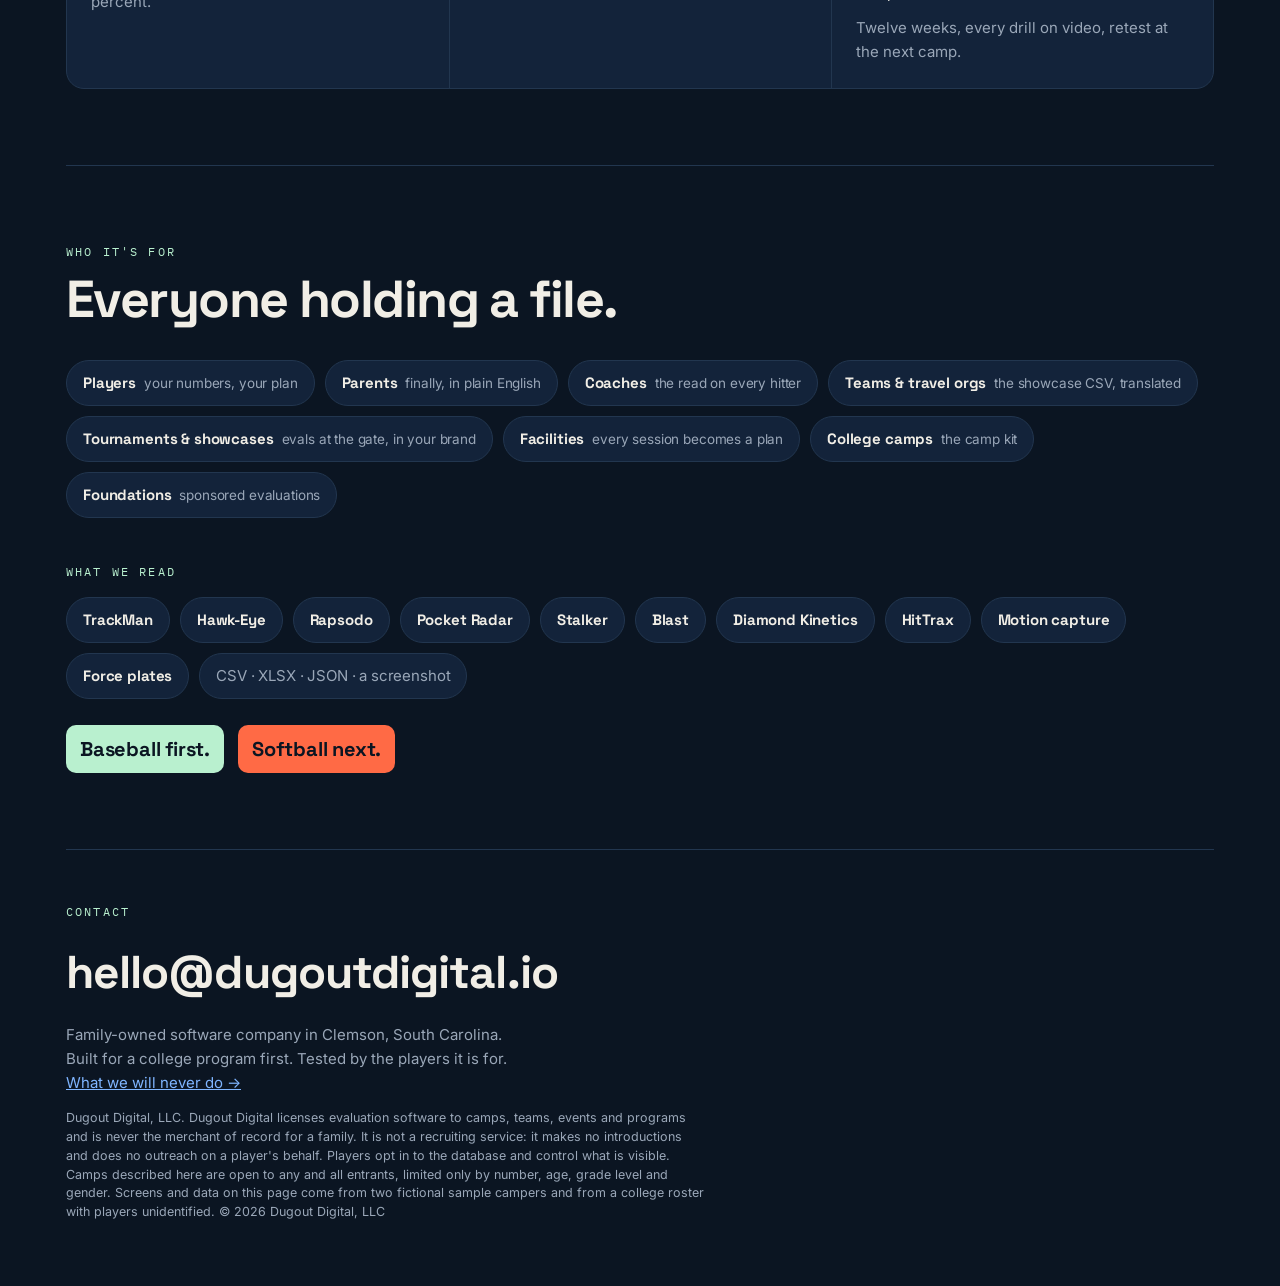
==== commit 7c8609b5: "Movement plot: wider frame so the pitch labels fit Co-Authored-By: Claude Fable 5.1 <noreply@anthrop" ====
--- a/index.html
+++ b/index.html
@@ -272,7 +272,7 @@
     <div class="gal">
       <div class="gi reveal" style="--c:var(--coral)"><div class="im"><img src="img/pitch_readiness.jpg" alt="Pitcher recruiting readiness: a 50 on a 20 to 80 scale with velocity, dominance, command and stuff scores"></div><div class="tx"><div class="k">Pitcher evaluation</div><h3>Velocity, dominance, command, stuff</h3><p>One readiness number on the 20 to 80 scale, and the four scores behind it.</p></div></div>
       <div class="gi reveal" style="--c:var(--sky)"><div class="im"><img src="img/pitch_arsenal.jpg" alt="Four-seam fastball card: velocity, peak, strike percentage, extension, induced vertical break, horizontal break, spin and release height, each graded"></div><div class="tx"><div class="k">The arsenal</div><h3>Every pitch type, graded</h3><p>Velo, strike rate, ride, run, spin, extension, release height. Per pitch, in plain words.</p></div></div>
-      <div class="gi reveal" style="--c:var(--mint)"><div class="im mov"><svg class="chart" viewBox="0 0 520 420" role="img" aria-label="Pitch movement plot for one left-handed college arm: four-seam fastball with 15 inches of ride, sweeper with 17 inches of sweep, changeup with 17 inches of fade. Each dot is one pitch from a fall game.">
+      <div class="gi reveal" style="--c:var(--mint)"><div class="im mov"><svg class="chart" viewBox="-110 0 740 420" role="img" aria-label="Pitch movement plot for one left-handed college arm: four-seam fastball with 15 inches of ride, sweeper with 17 inches of sweep, changeup with 17 inches of fade. Each dot is one pitch from a fall game.">
         <g class="grid"><circle cx="260" cy="210" r="60" fill="none"/><circle cx="260" cy="210" r="120" fill="none"/><circle cx="260" cy="210" r="180" fill="none"/></g>
         <g class="ax"><line x1="260" y1="20" x2="260" y2="400"/><line x1="60" y1="210" x2="460" y2="210"/></g>
         <text x="260" y="14" text-anchor="middle">RIDE ↑</text><text x="260" y="414" text-anchor="middle">DROP ↓</text><text x="56" y="204" text-anchor="start">← GLOVE SIDE</text><text x="464" y="204" text-anchor="end">ARM SIDE →</text>
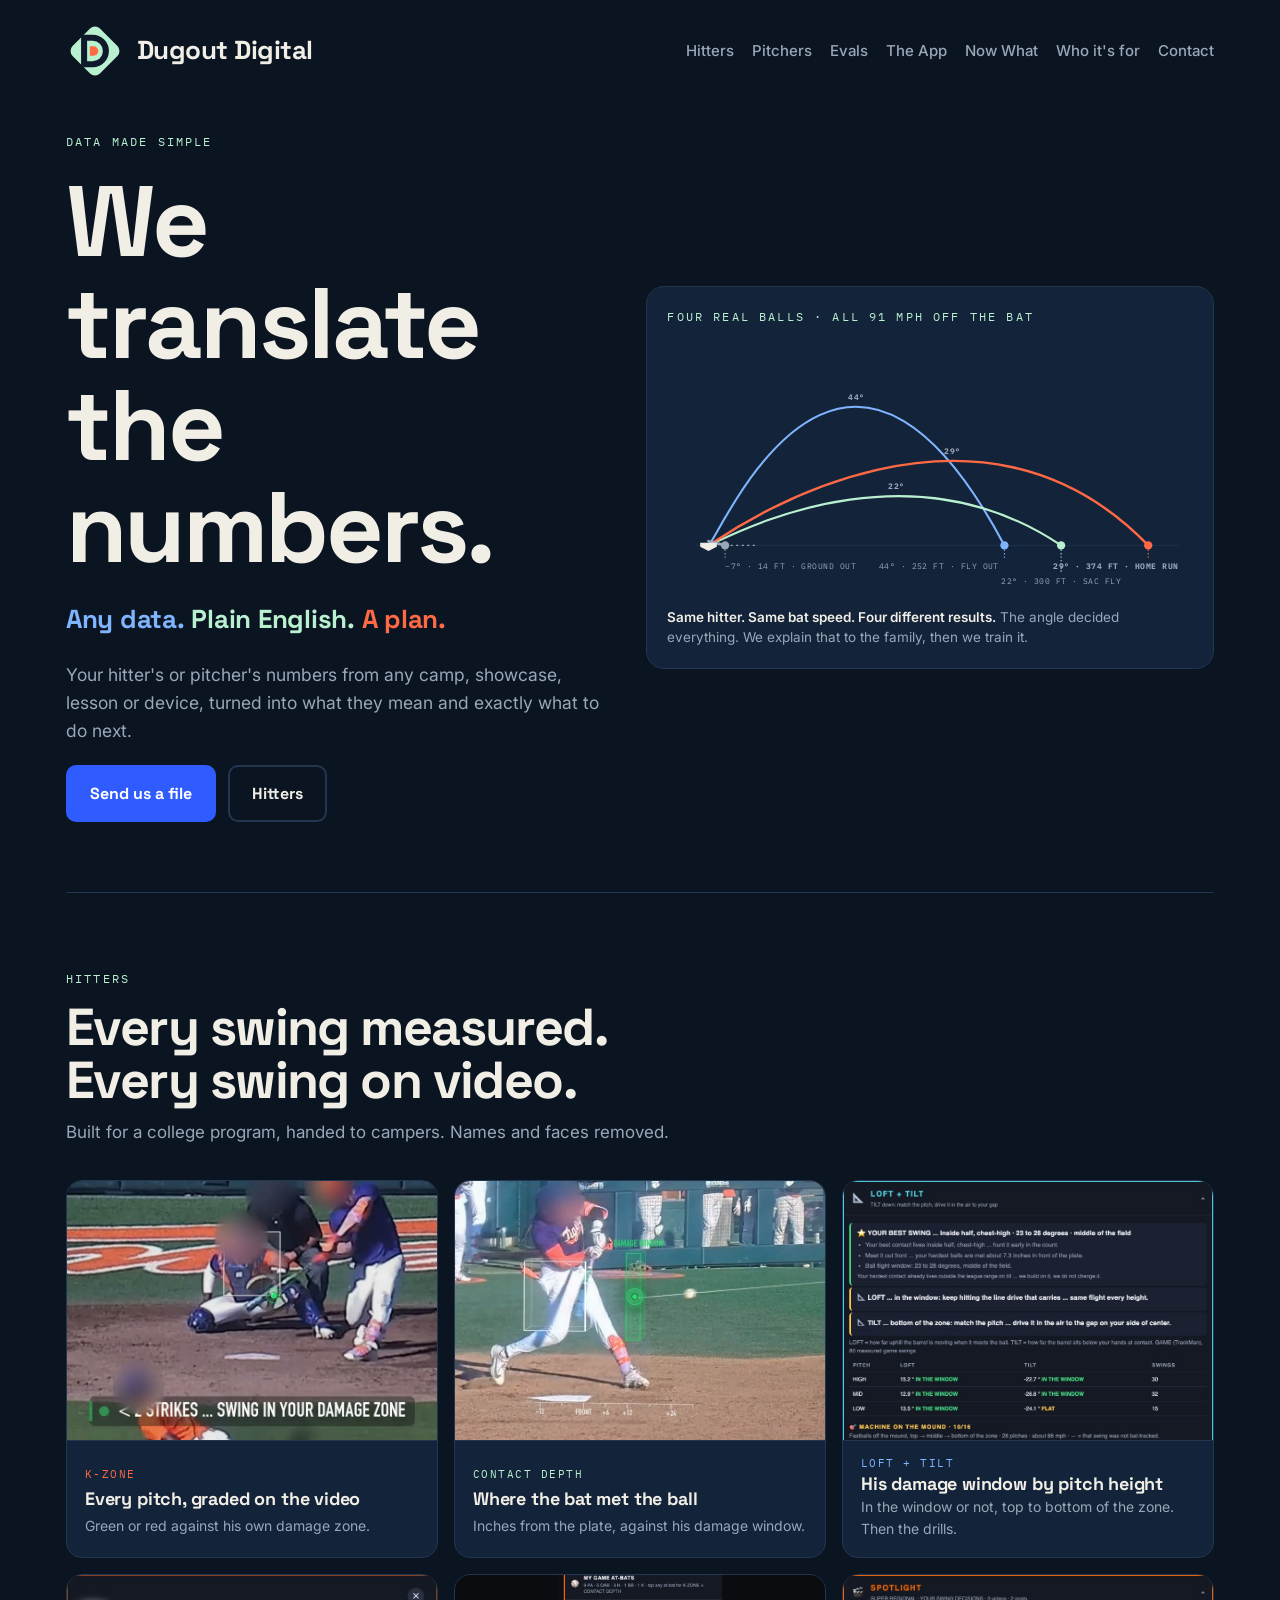
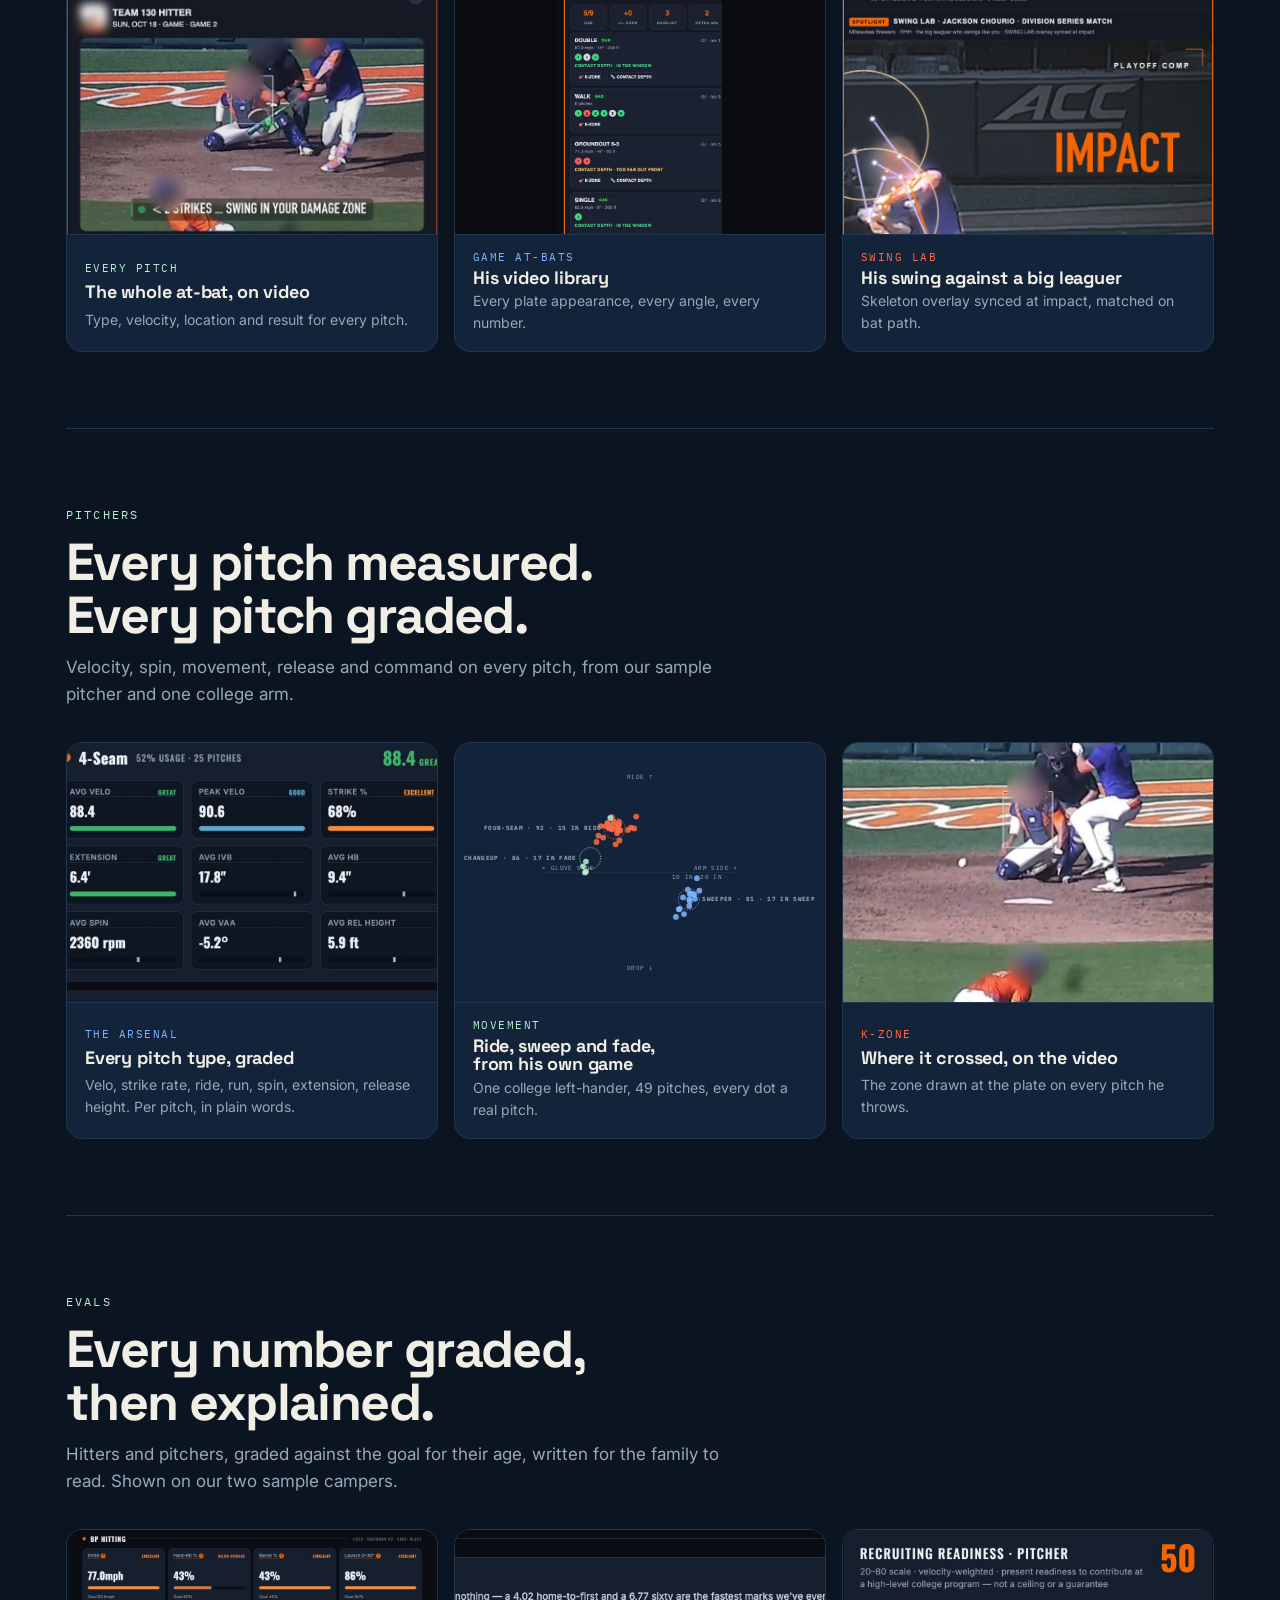
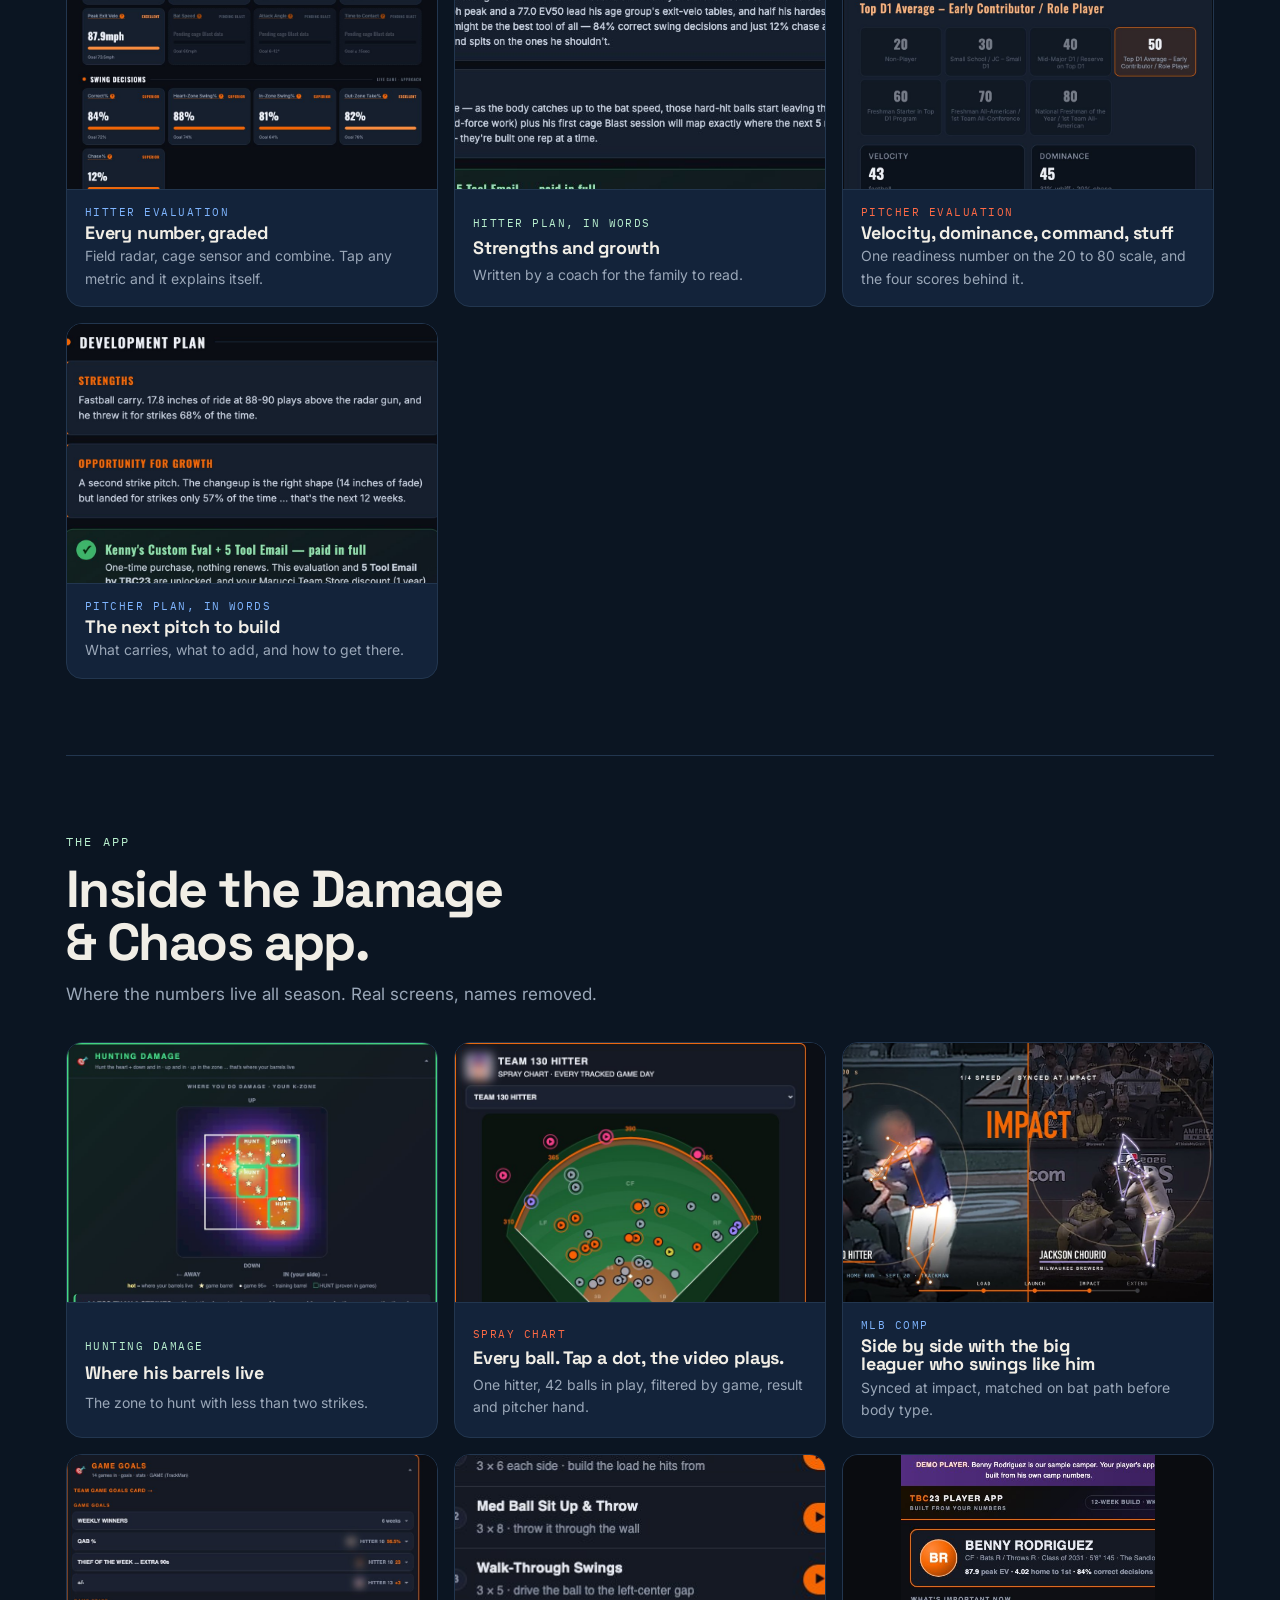
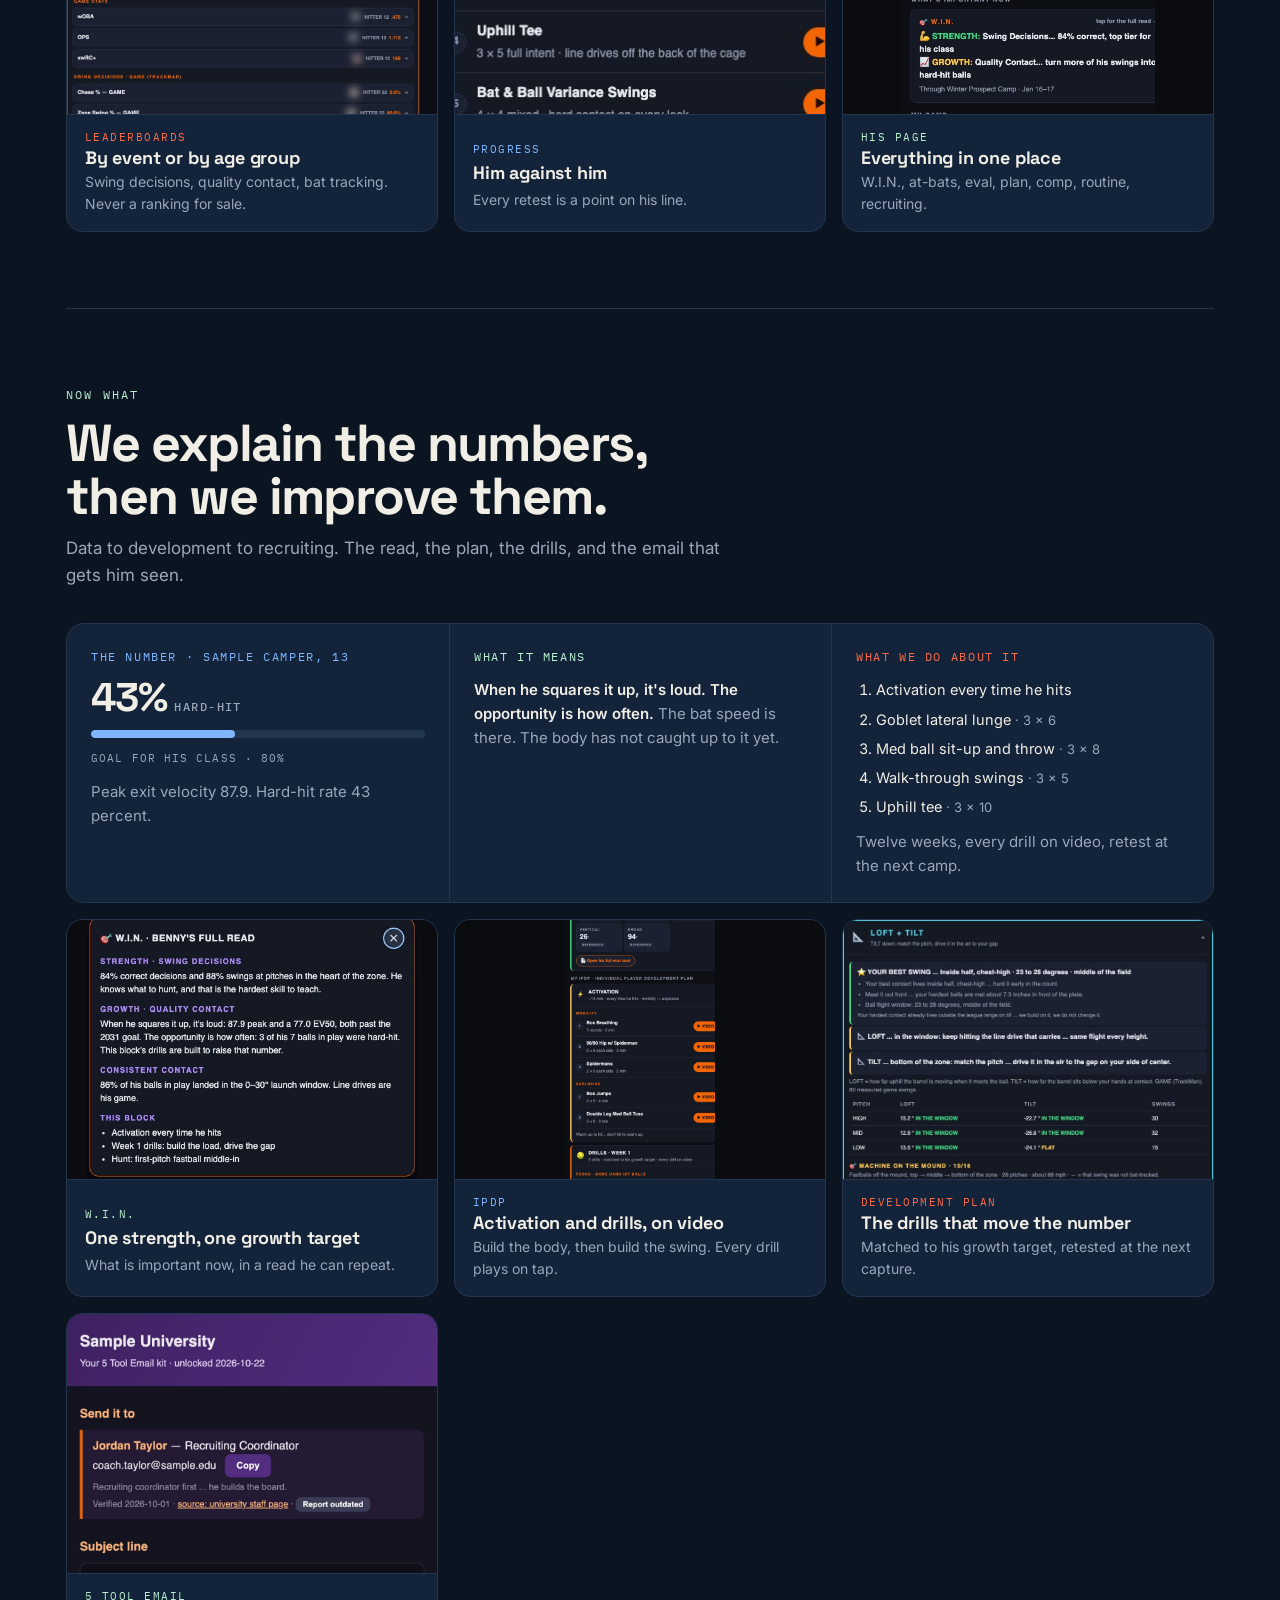
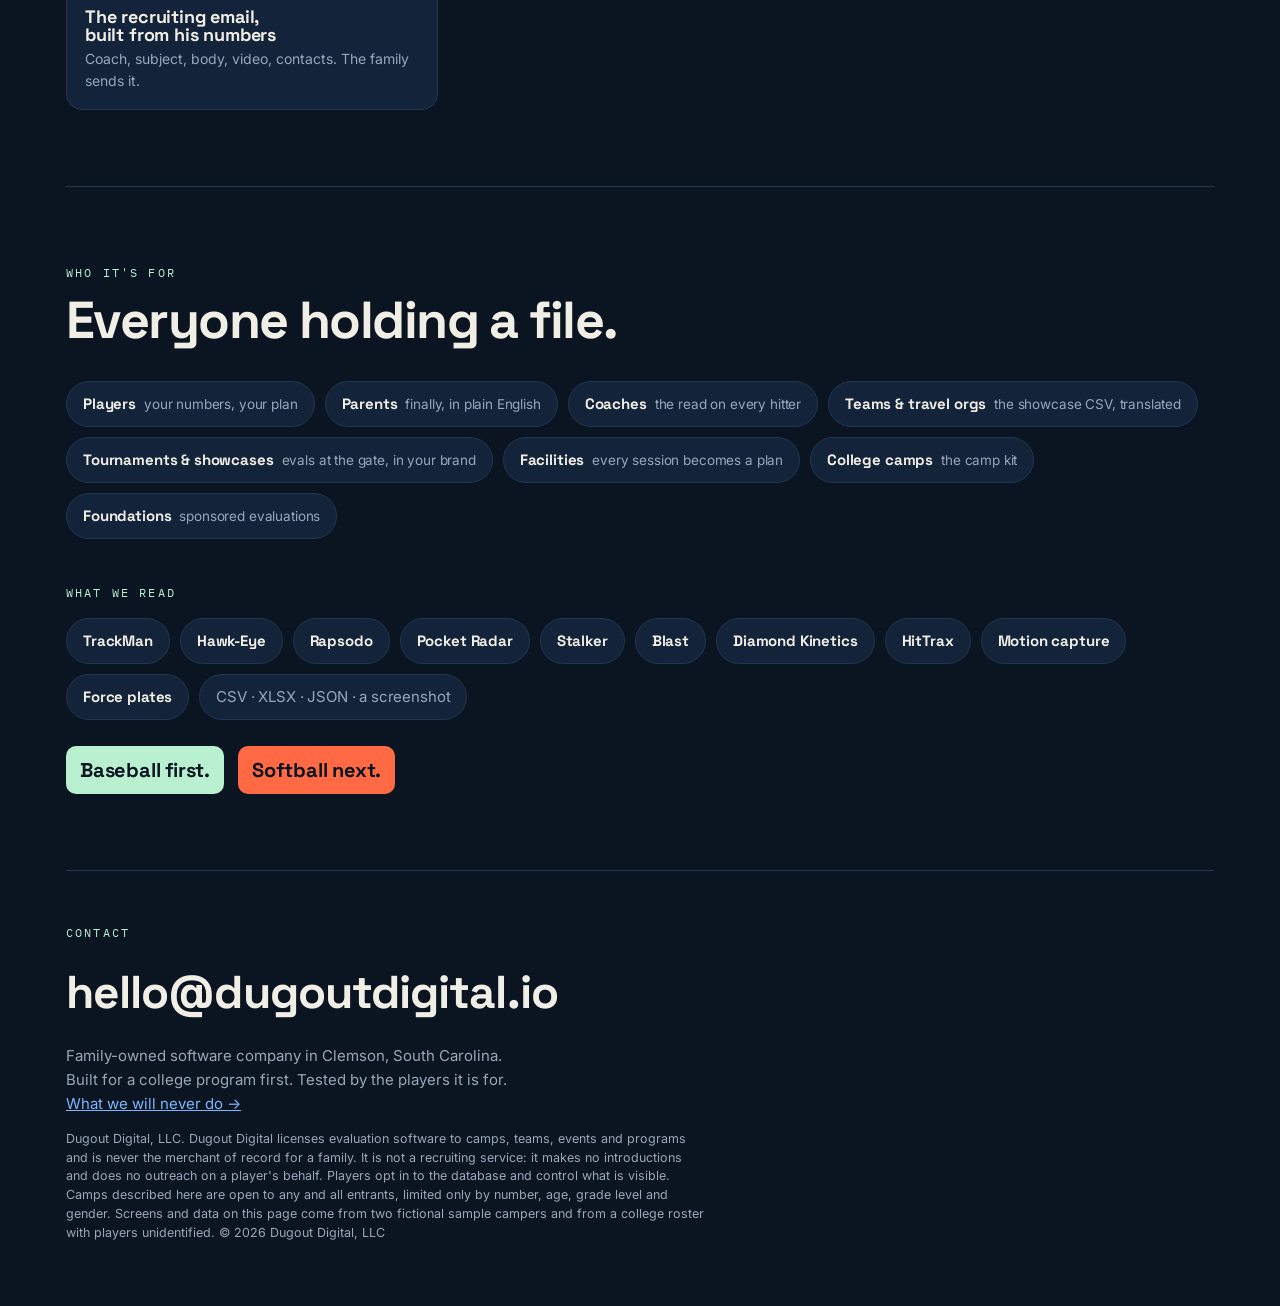
==== commit 1232948b: "Nav and sections: Hitters, Pitchers, Evals, The App, Now What, Who it's for, Contact; single-hitter " ====
--- a/index.html
+++ b/index.html
@@ -26,10 +26,10 @@
 nav{display:flex;justify-content:space-between;align-items:center;padding-block:22px;gap:16px}
 .mark{display:flex;align-items:center;gap:13px;text-decoration:none;color:var(--ink);font-family:var(--display);font-weight:700;font-size:26px;letter-spacing:-.02em;white-space:nowrap}
 .mark svg{width:58px;height:58px;flex:none}
-nav .links{display:flex;gap:22px;font-size:15px;font-weight:500}
+nav .links{display:flex;gap:18px;font-size:15px;font-weight:500;flex-wrap:wrap;justify-content:flex-end;row-gap:6px}
 nav .links a{text-decoration:none;color:var(--muted);white-space:nowrap}
 nav .links a:hover{color:var(--ink)}
-@media (max-width:700px){nav .links a:not(:last-child){display:none}}
+@media (max-width:700px){nav .links a:not(:last-child):not(:first-child){display:none}}
 h1,h2,h3{font-family:var(--display);line-height:1.02;margin:0;letter-spacing:-.03em;text-wrap:balance}
 h1{font-size:clamp(46px,8vw,100px);font-weight:700}
 h2{font-size:clamp(30px,4.4vw,52px);font-weight:700}
@@ -204,7 +204,7 @@
       <svg viewBox="0 0 150 150" aria-hidden="true"><rect x="25" y="25" width="100" height="100" rx="18" transform="rotate(45 75 75)" fill="#B9F0CF"/><g transform="translate(39,33) scale(0.6)"><path fill-rule="evenodd" d="M0 0H50A70 70 0 0 1 50 140H0ZM26 26H50A44 44 0 0 1 50 114H26Z" fill="#0E1A2B"/><path d="M38 50H54A20 20 0 0 1 54 90H38Z" fill="#FF6A45"/></g></svg>
       Dugout Digital
     </a>
-    <div class="links"><a href="#see">See it</a><a href="#pitchers">Pitchers</a><a href="#nowwhat">Now what</a><a href="#who">Who it's for</a><a href="#contact">Contact</a></div>
+    <div class="links"><a href="#hitters">Hitters</a><a href="#pitchers">Pitchers</a><a href="#evals">Evals</a><a href="#app">The App</a><a href="#nowwhat">Now What</a><a href="#who">Who it's for</a><a href="#contact">Contact</a></div>
   </nav>
 
   <header class="hero" id="top">
@@ -215,7 +215,7 @@
       <p class="lede">Your hitter's or pitcher's numbers from any camp, showcase, lesson or device, turned into what they mean and exactly what to do next.</p>
       <div class="cta">
         <a class="btn b-electric" href="mailto:hello@dugoutdigital.io?subject=Translate%20my%20file">Send us a file</a>
-        <a class="btn b-ghost" href="#see">See it</a>
+        <a class="btn b-ghost" href="#hitters">Hitters</a>
       </div>
     </div>
     <div class="panel" aria-label="Four real balls that left the bat at about 91 miles per hour and what happened to each">
@@ -246,51 +246,49 @@
     </div>
   </header>
 
-  <section id="see">
-    <div class="head reveal"><div class="eyebrow">Inside the Damage &amp; Chaos app</div><h2>See it. Every screen is real.</h2><p class="lead">Built for a college program, handed to campers. Names and faces removed.</p></div>
+  <section id="hitters">
+    <div class="head reveal"><div class="eyebrow">Hitters</div><h2>Every swing measured. Every swing on video.</h2><p class="lead">Built for a college program, handed to campers. Names and faces removed.</p></div>
     <div class="gal">
-      <div class="gi reveal" style="--c:var(--sky)"><div class="im"><img src="img/eval_grid.jpg" alt="Custom evaluation grid graded against the class goal"></div><div class="tx"><div class="k">Custom evaluation</div><h3>Every number, graded</h3><p>Against the goal for his class. Tap any metric and it explains itself.</p></div></div>
-      <div class="gi reveal" style="--c:var(--coral)"><div class="im"><img src="img/kzone.jpg" alt="K-Zone drawn on the center-field video"></div><div class="tx"><div class="k">K-Zone</div><h3>Every pitch, graded on the video</h3><p>Green or red against his own damage zone.</p></div></div>
-      <div class="gi reveal" style="--c:var(--mint)"><div class="im"><img src="img/depth.jpg" alt="Contact depth drawn on the open-side video"></div><div class="tx"><div class="k">Contact depth</div><h3>Where the bat met the ball</h3><p>Inches from the plate, against his damage window.</p></div></div>
-      <div class="gi reveal" style="--c:var(--sky)"><div class="im"><img src="img/t130_damage.jpg" alt="Loft and tilt by pitch height with the drills that move it"></div><div class="tx"><div class="k">Loft + tilt</div><h3>His damage window by pitch height</h3><p>In the window or not, top to bottom of the zone. Then the drills.</p></div></div>
-      <div class="gi reveal" style="--c:var(--mint)"><div class="im"><img src="img/t130_hunt.jpg" alt="Hunting damage heat map of the strike zone"></div><div class="tx"><div class="k">Hunting damage</div><h3>Where his barrels live</h3><p>The zone to hunt with less than two strikes.</p></div></div>
-      <div class="gi reveal" style="--c:var(--coral)"><div class="im"><img src="img/t130_spray.jpg" alt="Team spray chart with every ball in play colored by result"></div><div class="tx"><div class="k">Spray chart</div><h3>Every ball. Tap a dot, the video plays.</h3><p>Filter by game, result and pitcher hand.</p></div></div>
-      <div class="gi reveal" style="--c:var(--sky)"><div class="im"><img src="img/t130_spot.jpg" alt="Swing Lab overlay with a Major League comparison"></div><div class="tx"><div class="k">MLB comp</div><h3>Who swings like him</h3><p>Matched on bat path, synced at impact, with his damage video on Savant.</p></div></div>
-      <div class="gi reveal" style="--c:var(--coral)"><div class="im"><img src="img/t130_leaders.jpg" alt="Leaderboards by category"></div><div class="tx"><div class="k">Leaderboards</div><h3>By event or by age group</h3><p>Swing decisions, quality contact, bat tracking. Never a ranking for sale.</p></div></div>
-      <div class="gi reveal" style="--c:var(--mint)"><div class="im phone"><img src="img/app_win.jpg" alt="W.I.N. screen"></div><div class="tx"><div class="k">W.I.N.</div><h3>One strength, one growth target</h3><p>What's important now, in a read he can repeat.</p></div></div>
-      <div class="gi reveal" style="--c:var(--sky)"><div class="im phone"><img src="img/app_ipdp.jpg" alt="Activation and drills on video"></div><div class="tx"><div class="k">Activation + drills</div><h3>The plan, every drill on video</h3><p>Build the body, then build the swing.</p></div></div>
-      <div class="gi reveal" style="--c:var(--coral)"><div class="im phone"><img src="img/app_progress.jpg" alt="Progress chart"></div><div class="tx"><div class="k">Progress</div><h3>Him against him</h3><p>Every retest is a point on his line.</p></div></div>
-      <div class="gi reveal" style="--c:var(--mint)"><div class="im"><img src="img/t130_ep.jpg" alt="At-bat card with every pitch"></div><div class="tx"><div class="k">Every pitch</div><h3>The whole at-bat, on video</h3><p>Type, velocity, location and result for every pitch.</p></div></div>
-      <div class="gi reveal" style="--c:var(--sky)"><div class="im phone"><img src="img/app_abs.jpg" alt="Game at-bats list"></div><div class="tx"><div class="k">Game at-bats</div><h3>His video library</h3><p>Every plate appearance, every angle, every number.</p></div></div>
-      <div class="gi reveal" style="--c:var(--coral)"><div class="im"><img src="img/eval_plan.jpg" alt="Development plan paragraphs"></div><div class="tx"><div class="k">Development plan</div><h3>Strengths and growth, in words</h3><p>Written by a coach for the family to read.</p></div></div>
-      <div class="gi reveal" style="--c:var(--mint)"><div class="im"><img src="img/fte_kit.jpg" alt="5 Tool Email kit: the coach to send it to, the subject line built from verified numbers, and the email"></div><div class="tx"><div class="k">5 Tool Email</div><h3>The recruiting email, built from his numbers</h3><p>Coach, subject, body, video, contacts. The family sends it.</p></div></div>
+<div class="gi reveal" style="--c:var(--coral)"><div class="im "><img src="img/kzone.jpg" alt="K-Zone drawn on the center-field video"></div><div class="tx"><div class="k">K-Zone</div><h3>Every pitch, graded on the video</h3><p>Green or red against his own damage zone.</p></div></div><div class="gi reveal" style="--c:var(--mint)"><div class="im "><img src="img/depth.jpg" alt="Contact depth drawn on the open-side video"></div><div class="tx"><div class="k">Contact depth</div><h3>Where the bat met the ball</h3><p>Inches from the plate, against his damage window.</p></div></div><div class="gi reveal" style="--c:var(--sky)"><div class="im "><img src="img/t130_damage.jpg" alt="Loft and tilt by pitch height with the drills that move it"></div><div class="tx"><div class="k">Loft + tilt</div><h3>His damage window by pitch height</h3><p>In the window or not, top to bottom of the zone. Then the drills.</p></div></div><div class="gi reveal" style="--c:var(--mint)"><div class="im "><img src="img/t130_ep.jpg" alt="At-bat card with every pitch"></div><div class="tx"><div class="k">Every pitch</div><h3>The whole at-bat, on video</h3><p>Type, velocity, location and result for every pitch.</p></div></div><div class="gi reveal" style="--c:var(--sky)"><div class="im phone"><img src="img/app_abs.jpg" alt="Game at-bats list"></div><div class="tx"><div class="k">Game at-bats</div><h3>His video library</h3><p>Every plate appearance, every angle, every number.</p></div></div><div class="gi reveal" style="--c:var(--coral)"><div class="im "><img src="img/t130_spot.jpg" alt="Swing Lab overlay with a Major League comparison"></div><div class="tx"><div class="k">Swing Lab</div><h3>His swing against a big leaguer</h3><p>Skeleton overlay synced at impact, matched on bat path.</p></div></div>
     </div>
   </section>
 
   <section id="pitchers">
-    <div class="head reveal"><div class="eyebrow">Pitchers too</div><h2>Every pitch measured. Every pitch graded.</h2><p class="lead">Velocity, spin, movement, release and command on every pitch, graded by age, then the plan to improve the arsenal. Shown on our sample pitcher and one college arm.</p></div>
+    <div class="head reveal"><div class="eyebrow">Pitchers</div><h2>Every pitch measured. Every pitch graded.</h2><p class="lead">Velocity, spin, movement, release and command on every pitch, from our sample pitcher and one college arm.</p></div>
     <div class="gal">
-      <div class="gi reveal" style="--c:var(--coral)"><div class="im"><img src="img/pitch_readiness.jpg" alt="Pitcher recruiting readiness: a 50 on a 20 to 80 scale with velocity, dominance, command and stuff scores"></div><div class="tx"><div class="k">Pitcher evaluation</div><h3>Velocity, dominance, command, stuff</h3><p>One readiness number on the 20 to 80 scale, and the four scores behind it.</p></div></div>
-      <div class="gi reveal" style="--c:var(--sky)"><div class="im"><img src="img/pitch_arsenal.jpg" alt="Four-seam fastball card: velocity, peak, strike percentage, extension, induced vertical break, horizontal break, spin and release height, each graded"></div><div class="tx"><div class="k">The arsenal</div><h3>Every pitch type, graded</h3><p>Velo, strike rate, ride, run, spin, extension, release height. Per pitch, in plain words.</p></div></div>
-      <div class="gi reveal" style="--c:var(--mint)"><div class="im mov"><svg class="chart" viewBox="-110 0 740 420" role="img" aria-label="Pitch movement plot for one left-handed college arm: four-seam fastball with 15 inches of ride, sweeper with 17 inches of sweep, changeup with 17 inches of fade. Each dot is one pitch from a fall game.">
+<div class="gi reveal" style="--c:var(--sky)"><div class="im "><img src="img/pitch_arsenal.jpg" alt="Four-seam fastball card with each metric graded"></div><div class="tx"><div class="k">The arsenal</div><h3>Every pitch type, graded</h3><p>Velo, strike rate, ride, run, spin, extension, release height. Per pitch, in plain words.</p></div></div><div class="gi reveal" style="--c:var(--mint)"><div class="im mov"><svg class="chart" viewBox="-110 0 740 420" role="img" aria-label="Pitch movement plot for one left-handed college arm: four-seam fastball with 15 inches of ride, sweeper with 17 inches of sweep, changeup with 17 inches of fade. Each dot is one pitch from a fall game.">
         <g class="grid"><circle cx="260" cy="210" r="60" fill="none"/><circle cx="260" cy="210" r="120" fill="none"/><circle cx="260" cy="210" r="180" fill="none"/></g>
         <g class="ax"><line x1="260" y1="20" x2="260" y2="400"/><line x1="60" y1="210" x2="460" y2="210"/></g>
         <text x="260" y="14" text-anchor="middle">RIDE ↑</text><text x="260" y="414" text-anchor="middle">DROP ↓</text><text x="56" y="204" text-anchor="start">← GLOVE SIDE</text><text x="464" y="204" text-anchor="end">ARM SIDE →</text>
         <text x="326" y="224">10 IN</text><text x="386" y="224">20 IN</text>
         <circle cx="202" cy="120" r="6" fill="#FF6A45" opacity=".85"/><circle cx="216" cy="110" r="6" fill="#FF6A45" opacity=".85"/><circle cx="212" cy="120" r="6" fill="#FF6A45" opacity=".85"/><circle cx="201" cy="94" r="6" fill="#FF6A45" opacity=".85"/><circle cx="178" cy="113" r="6" fill="#FF6A45" opacity=".85"/><circle cx="352" cy="297" r="6" fill="#7FB5FF" opacity=".85"/><circle cx="363" cy="280" r="6" fill="#7FB5FF" opacity=".85"/><circle cx="205" cy="103" r="6" fill="#FF6A45" opacity=".85"/><circle cx="343" cy="286" r="6" fill="#7FB5FF" opacity=".85"/><circle cx="188" cy="113" r="6" fill="#FF6A45" opacity=".85"/><circle cx="202" cy="117" r="6" fill="#FF6A45" opacity=".85"/><circle cx="372" cy="255" r="6" fill="#7FB5FF" opacity=".85"/><circle cx="360" cy="246" r="6" fill="#7FB5FF" opacity=".85"/><circle cx="364" cy="270" r="6" fill="#7FB5FF" opacity=".85"/><circle cx="219" cy="122" r="6" fill="#FF6A45" opacity=".85"/><circle cx="147" cy="187" r="6" fill="#B9F0CF" opacity=".85"/><circle cx="209" cy="151" r="6" fill="#FF6A45" opacity=".85"/><circle cx="192" cy="106" r="6" fill="#FF6A45" opacity=".85"/><circle cx="194" cy="110" r="6" fill="#FF6A45" opacity=".85"/><circle cx="196" cy="115" r="6" fill="#FF6A45" opacity=".85"/><circle cx="379" cy="222" r="6" fill="#7FB5FF" opacity=".85"/><circle cx="341" cy="287" r="6" fill="#7FB5FF" opacity=".85"/><circle cx="217" cy="143" r="6" fill="#FF6A45" opacity=".85"/><circle cx="215" cy="122" r="6" fill="#FF6A45" opacity=".85"/><circle cx="183" cy="137" r="6" fill="#FF6A45" opacity=".85"/><circle cx="169" cy="146" r="6" fill="#FF6A45" opacity=".85"/><circle cx="173" cy="133" r="6" fill="#FF6A45" opacity=".85"/><circle cx="367" cy="254" r="6" fill="#7FB5FF" opacity=".85"/><circle cx="204" cy="110" r="6" fill="#FF6A45" opacity=".85"/><circle cx="214" cy="115" r="6" fill="#FF6A45" opacity=".85"/><circle cx="252" cy="93" r="6" fill="#FF6A45" opacity=".85"/><circle cx="373" cy="257" r="6" fill="#7FB5FF" opacity=".85"/><circle cx="335" cy="303" r="6" fill="#7FB5FF" opacity=".85"/><circle cx="198" cy="96" r="6" fill="#B9F0CF" opacity=".85"/><circle cx="216" cy="104" r="6" fill="#FF6A45" opacity=".85"/><circle cx="195" cy="118" r="6" fill="#FF6A45" opacity=".85"/><circle cx="147" cy="208" r="6" fill="#B9F0CF" opacity=".85"/><circle cx="141" cy="197" r="6" fill="#B9F0CF" opacity=".85"/><circle cx="145" cy="210" r="6" fill="#B9F0CF" opacity=".85"/><circle cx="212" cy="128" r="6" fill="#FF6A45" opacity=".85"/><circle cx="241" cy="116" r="6" fill="#FF6A45" opacity=".85"/><circle cx="363" cy="266" r="6" fill="#7FB5FF" opacity=".85"/><circle cx="248" cy="118" r="6" fill="#FF6A45" opacity=".85"/><circle cx="215" cy="109" r="6" fill="#FF6A45" opacity=".85"/><circle cx="235" cy="121" r="6" fill="#FF6A45" opacity=".85"/><circle cx="384" cy="248" r="6" fill="#7FB5FF" opacity=".85"/><circle cx="375" cy="265" r="6" fill="#7FB5FF" opacity=".85"/><circle cx="350" cy="262" r="6" fill="#7FB5FF" opacity=".85"/><circle cx="364" cy="255" r="6" fill="#7FB5FF" opacity=".85"/><circle cx="207" cy="118" r="22" fill="none" stroke="#FF6A45" stroke-width="1.5" stroke-dasharray="3 3"/><circle cx="362" cy="266" r="22" fill="none" stroke="#7FB5FF" stroke-width="1.5" stroke-dasharray="3 3"/><circle cx="156" cy="180" r="22" fill="none" stroke="#B9F0CF" stroke-width="1.5" stroke-dasharray="3 3"/><text x="179" y="122" fill="#FF6A45" text-anchor="end" font-weight="700">FOUR-SEAM · 92 · 15 IN RIDE</text><text x="390" y="270" fill="#7FB5FF" text-anchor="start" font-weight="700">SWEEPER · 81 · 17 IN SWEEP</text><text x="128" y="184" fill="#B9F0CF" text-anchor="end" font-weight="700">CHANGEUP · 86 · 17 IN FADE</text>
-      </svg></div><div class="tx"><div class="k">Movement</div><h3>Ride, sweep and fade, from his own game</h3><p>One college left-hander, 49 pitches, every dot a real pitch. Plotted like the big leagues read it.</p></div></div>
-      <div class="gi reveal" style="--c:var(--coral)"><div class="im"><img src="img/pitcher_kzone.jpg" alt="Center-field frame of a pitch arriving at the zone with the strike zone drawn"></div><div class="tx"><div class="k">K-Zone</div><h3>Where it crossed, on the video</h3><p>The zone drawn at the plate on every pitch he throws.</p></div></div>
-      <div class="gi reveal" style="--c:var(--sky)"><div class="im"><img src="img/pitch_plan.jpg" alt="Pitcher development plan: strengths and opportunity for growth paragraphs"></div><div class="tx"><div class="k">Development plan</div><h3>The next pitch to build</h3><p>What carries, what to add, and the throwing and arm-care plan that gets him there.</p></div></div>
-      <div class="gi reveal" style="--c:var(--mint)"><div class="im"><img src="img/fte_kit.jpg" alt="5 Tool Email kit for a pitcher, subject line leading with velocity and induced vertical break"></div><div class="tx"><div class="k">5 Tool Email</div><h3>Velo and ride lead the subject line</h3><p>The pitcher's version of the recruiting email, built from his verified numbers.</p></div></div>
+      </svg></div><div class="tx"><div class="k">Movement</div><h3>Ride, sweep and fade, from his own game</h3><p>One college left-hander, 49 pitches, every dot a real pitch.</p></div></div><div class="gi reveal" style="--c:var(--coral)"><div class="im "><img src="img/pitcher_kzone.jpg" alt="Center-field frame of a pitch arriving at the zone"></div><div class="tx"><div class="k">K-Zone</div><h3>Where it crossed, on the video</h3><p>The zone drawn at the plate on every pitch he throws.</p></div></div>
+    </div>
+  </section>
+
+  <section id="evals">
+    <div class="head reveal"><div class="eyebrow">Evals</div><h2>Every number graded, then explained.</h2><p class="lead">Hitters and pitchers, graded against the goal for their age, written for the family to read. Shown on our two sample campers.</p></div>
+    <div class="gal">
+<div class="gi reveal" style="--c:var(--sky)"><div class="im "><img src="img/eval_grid.jpg" alt="Hitter evaluation grid graded against the class goal"></div><div class="tx"><div class="k">Hitter evaluation</div><h3>Every number, graded</h3><p>Field radar, cage sensor and combine. Tap any metric and it explains itself.</p></div></div><div class="gi reveal" style="--c:var(--mint)"><div class="im "><img src="img/eval_plan.jpg" alt="Hitter development plan paragraphs"></div><div class="tx"><div class="k">Hitter plan, in words</div><h3>Strengths and growth</h3><p>Written by a coach for the family to read.</p></div></div><div class="gi reveal" style="--c:var(--coral)"><div class="im "><img src="img/pitch_readiness.jpg" alt="Pitcher recruiting readiness block"></div><div class="tx"><div class="k">Pitcher evaluation</div><h3>Velocity, dominance, command, stuff</h3><p>One readiness number on the 20 to 80 scale, and the four scores behind it.</p></div></div><div class="gi reveal" style="--c:var(--sky)"><div class="im "><img src="img/pitch_plan.jpg" alt="Pitcher development plan paragraphs"></div><div class="tx"><div class="k">Pitcher plan, in words</div><h3>The next pitch to build</h3><p>What carries, what to add, and how to get there.</p></div></div>
+    </div>
+  </section>
+
+  <section id="app">
+    <div class="head reveal"><div class="eyebrow">The App</div><h2>Inside the Damage &amp; Chaos app.</h2><p class="lead">Where the numbers live all season. Real screens, names removed.</p></div>
+    <div class="gal">
+<div class="gi reveal" style="--c:var(--mint)"><div class="im "><img src="img/t130_hunt.jpg" alt="Hunting damage heat map of the strike zone"></div><div class="tx"><div class="k">Hunting damage</div><h3>Where his barrels live</h3><p>The zone to hunt with less than two strikes.</p></div></div><div class="gi reveal" style="--c:var(--coral)"><div class="im "><img src="img/t130_spray1.jpg" alt="One hitter spray chart with every ball in play colored by result"></div><div class="tx"><div class="k">Spray chart</div><h3>Every ball. Tap a dot, the video plays.</h3><p>One hitter, 42 balls in play, filtered by game, result and pitcher hand.</p></div></div><div class="gi reveal" style="--c:var(--sky)"><div class="im "><img src="img/comp_side.jpg" alt="Side-by-side video frame: a college hitter and Jackson Chourio at impact"></div><div class="tx"><div class="k">MLB comp</div><h3>Side by side with the big leaguer who swings like him</h3><p>Synced at impact, matched on bat path before body type.</p></div></div><div class="gi reveal" style="--c:var(--coral)"><div class="im "><img src="img/t130_leaders.jpg" alt="Leaderboards by category"></div><div class="tx"><div class="k">Leaderboards</div><h3>By event or by age group</h3><p>Swing decisions, quality contact, bat tracking. Never a ranking for sale.</p></div></div><div class="gi reveal" style="--c:var(--sky)"><div class="im phone"><img src="img/app_progress.jpg" alt="Progress chart"></div><div class="tx"><div class="k">Progress</div><h3>Him against him</h3><p>Every retest is a point on his line.</p></div></div><div class="gi reveal" style="--c:var(--mint)"><div class="im phone"><img src="img/app_home.jpg" alt="Player app home screen"></div><div class="tx"><div class="k">His page</div><h3>Everything in one place</h3><p>W.I.N., at-bats, eval, plan, comp, routine, recruiting.</p></div></div>
     </div>
   </section>
 
   <section id="nowwhat">
-    <div class="head reveal"><div class="eyebrow">The now-what</div><h2>We explain the numbers, then we improve them.</h2></div>
+    <div class="head reveal"><div class="eyebrow">Now What</div><h2>We explain the numbers, then we improve them.</h2><p class="lead">Data to development to recruiting. The read, the plan, the drills, and the email that gets him seen.</p></div>
     <div class="nw reveal">
       <div><div class="k" style="color:var(--sky)">The number · sample camper, 13</div><div class="big">43%<small>hard-hit</small></div><div class="bar"><i style="width:43%;background:var(--sky)"></i></div><div class="goal">Goal for his class · 80%</div><p>Peak exit velocity 87.9. Hard-hit rate 43 percent.</p></div>
       <div><div class="k" style="color:var(--mint)">What it means</div><p><b>When he squares it up, it's loud. The opportunity is how often.</b> The bat speed is there. The body has not caught up to it yet.</p></div>
       <div><div class="k" style="color:var(--coral)">What we do about it</div><ol><li>Activation every time he hits</li><li>Goblet lateral lunge <span>· 3 × 6</span></li><li>Med ball sit-up and throw <span>· 3 × 8</span></li><li>Walk-through swings <span>· 3 × 5</span></li><li>Uphill tee <span>· 3 × 10</span></li></ol><p>Twelve weeks, every drill on video, retest at the next camp.</p></div>
+    </div>
+    <div class="gal" style="margin-top:16px">
+<div class="gi reveal" style="--c:var(--mint)"><div class="im phone"><img src="img/app_win.jpg" alt="W.I.N. screen"></div><div class="tx"><div class="k">W.I.N.</div><h3>One strength, one growth target</h3><p>What is important now, in a read he can repeat.</p></div></div><div class="gi reveal" style="--c:var(--sky)"><div class="im phone"><img src="img/app_ipdp.jpg" alt="Individual player development plan with activation and drills"></div><div class="tx"><div class="k">iPDP</div><h3>Activation and drills, on video</h3><p>Build the body, then build the swing. Every drill plays on tap.</p></div></div><div class="gi reveal" style="--c:var(--coral)"><div class="im "><img src="img/t130_damage.jpg" alt="Loft and tilt block with the drills that move it"></div><div class="tx"><div class="k">Development plan</div><h3>The drills that move the number</h3><p>Matched to his growth target, retested at the next capture.</p></div></div><div class="gi reveal" style="--c:var(--mint)"><div class="im "><img src="img/fte_kit.jpg" alt="5 Tool Email kit"></div><div class="tx"><div class="k">5 Tool Email</div><h3>The recruiting email, built from his numbers</h3><p>Coach, subject, body, video, contacts. The family sends it.</p></div></div>
     </div>
   </section>
 
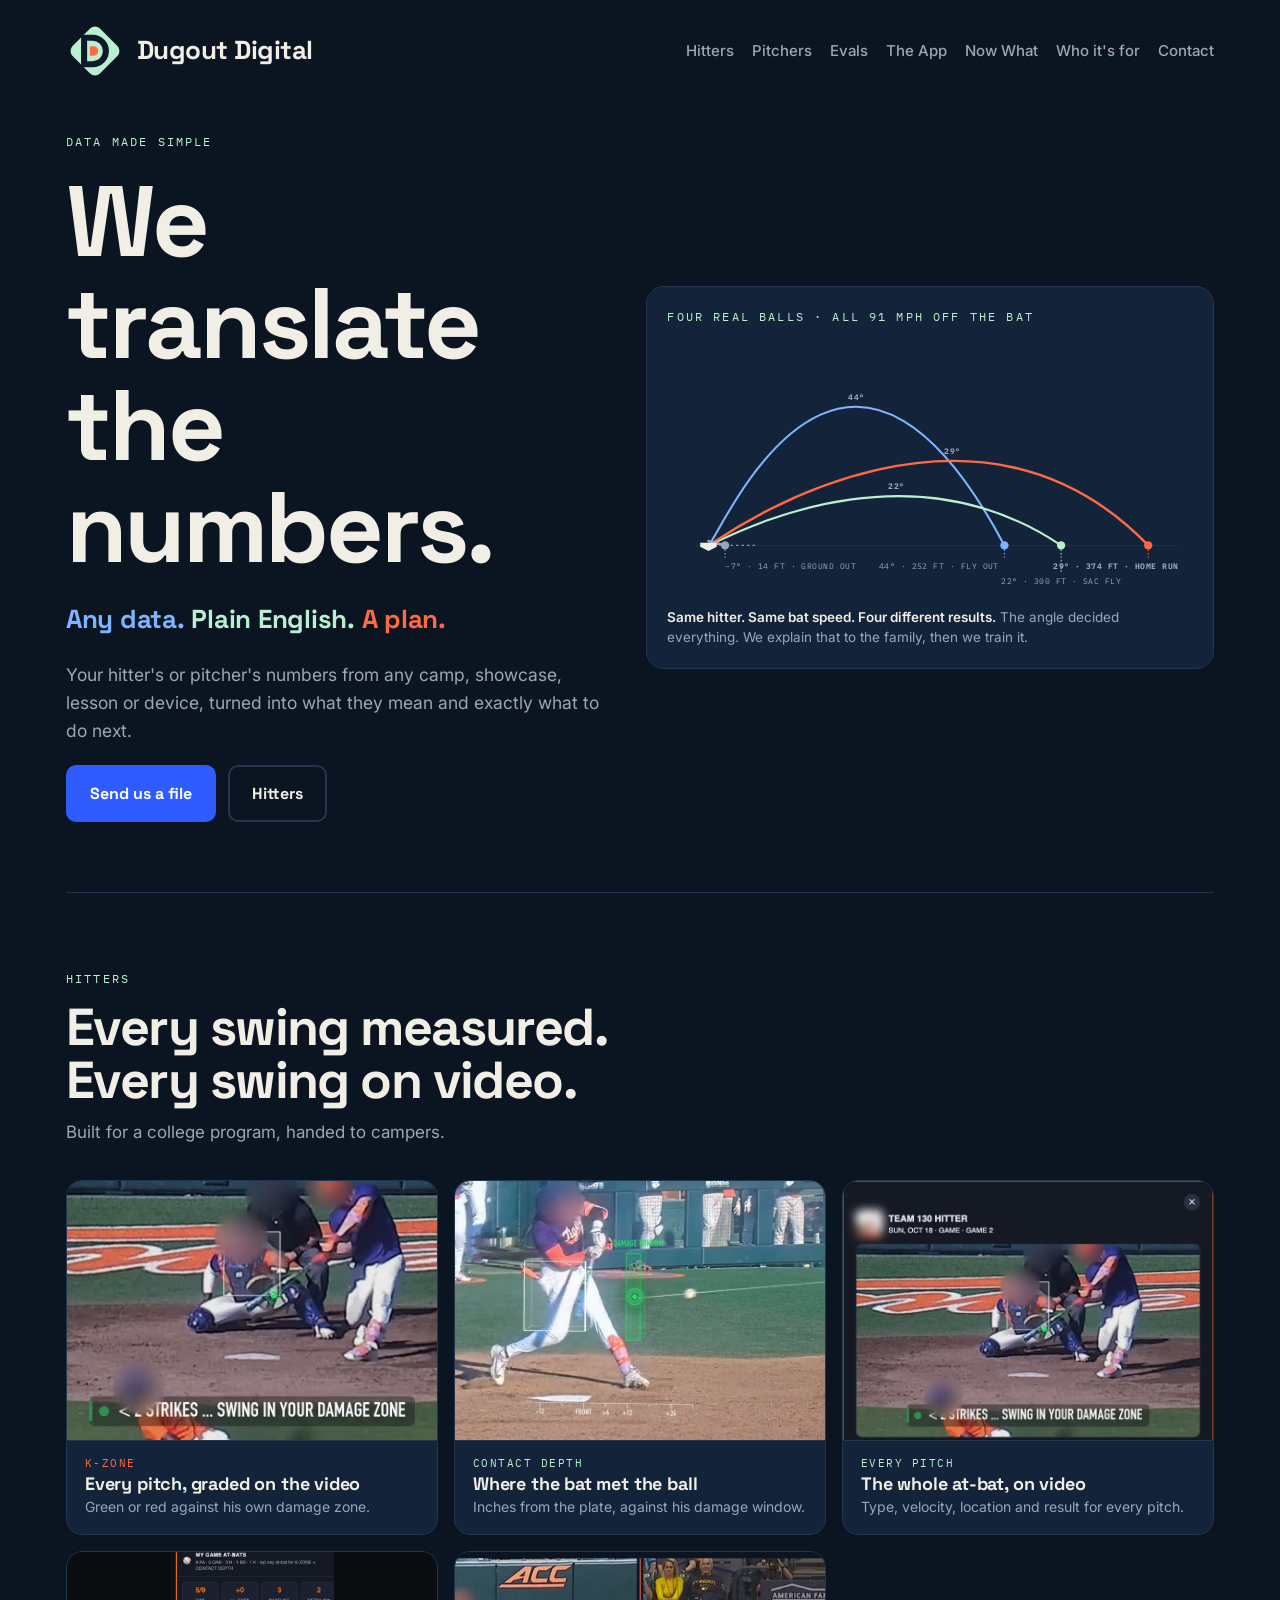
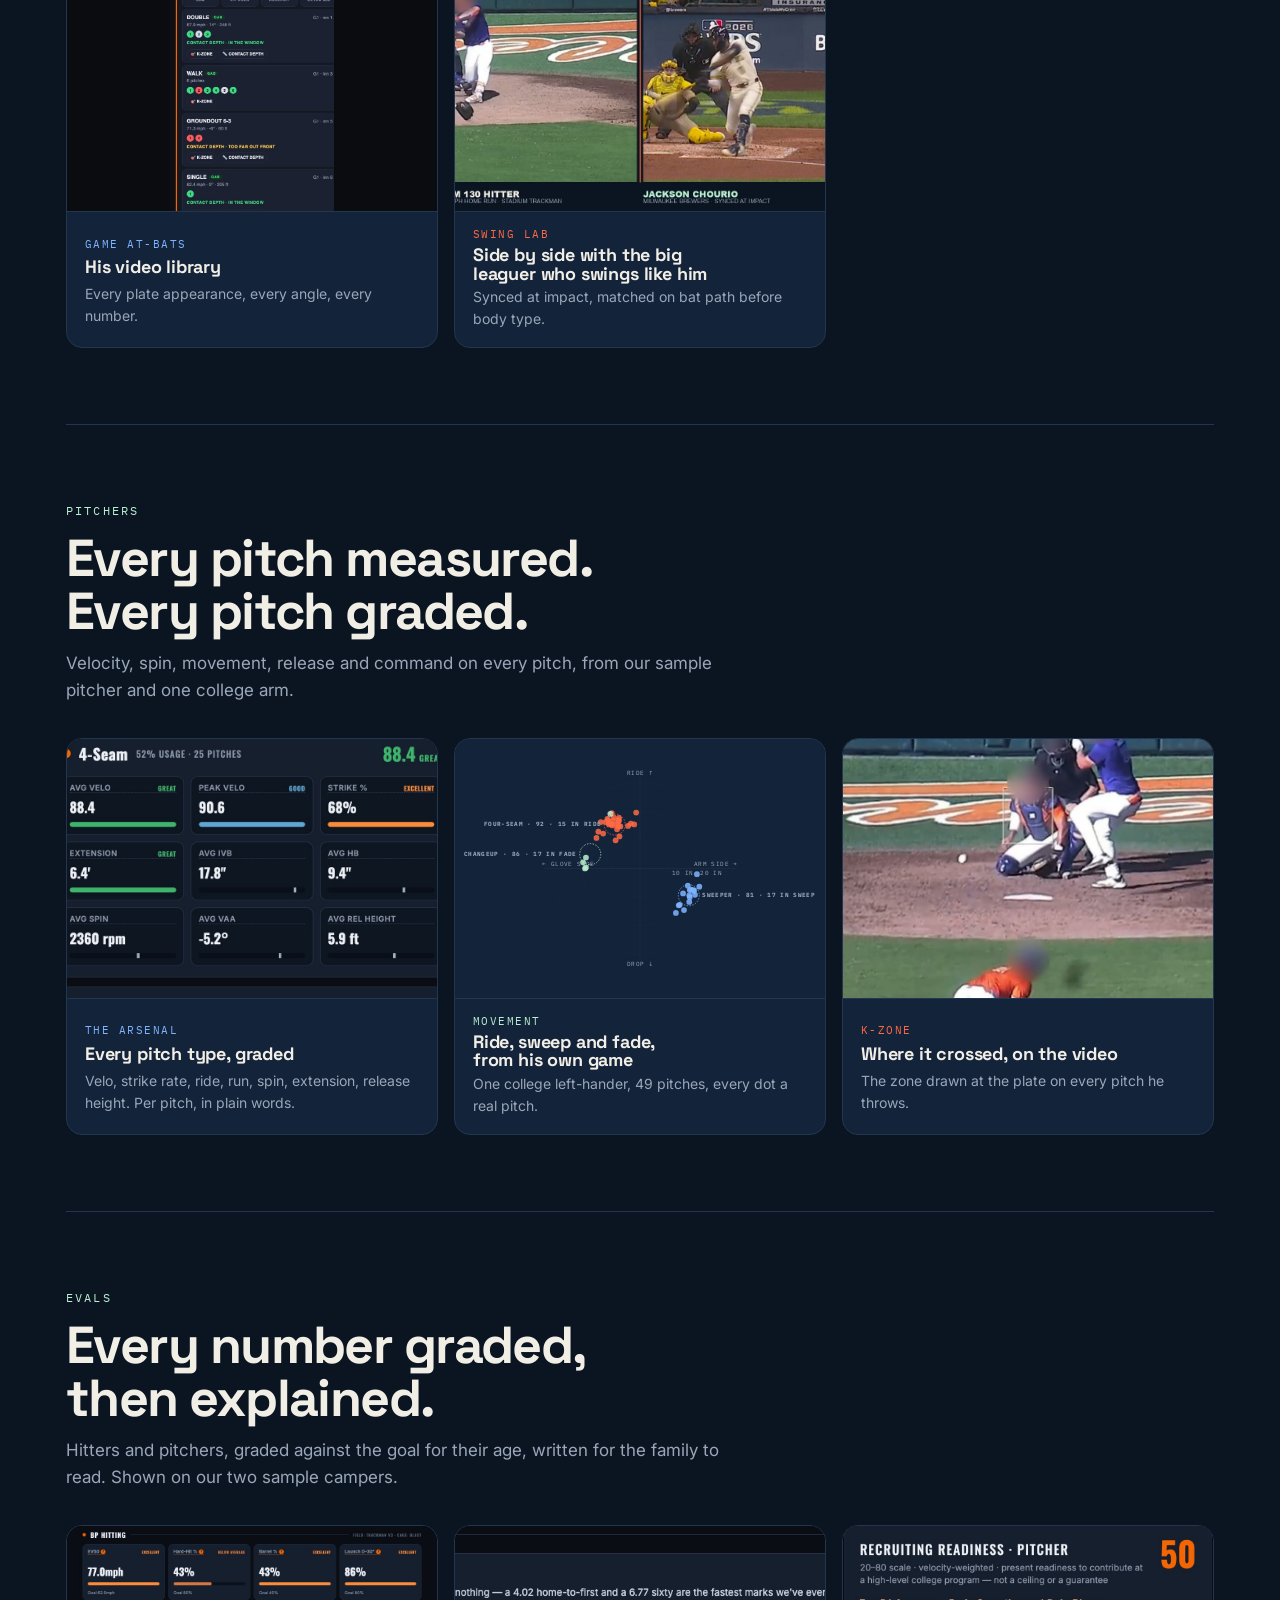
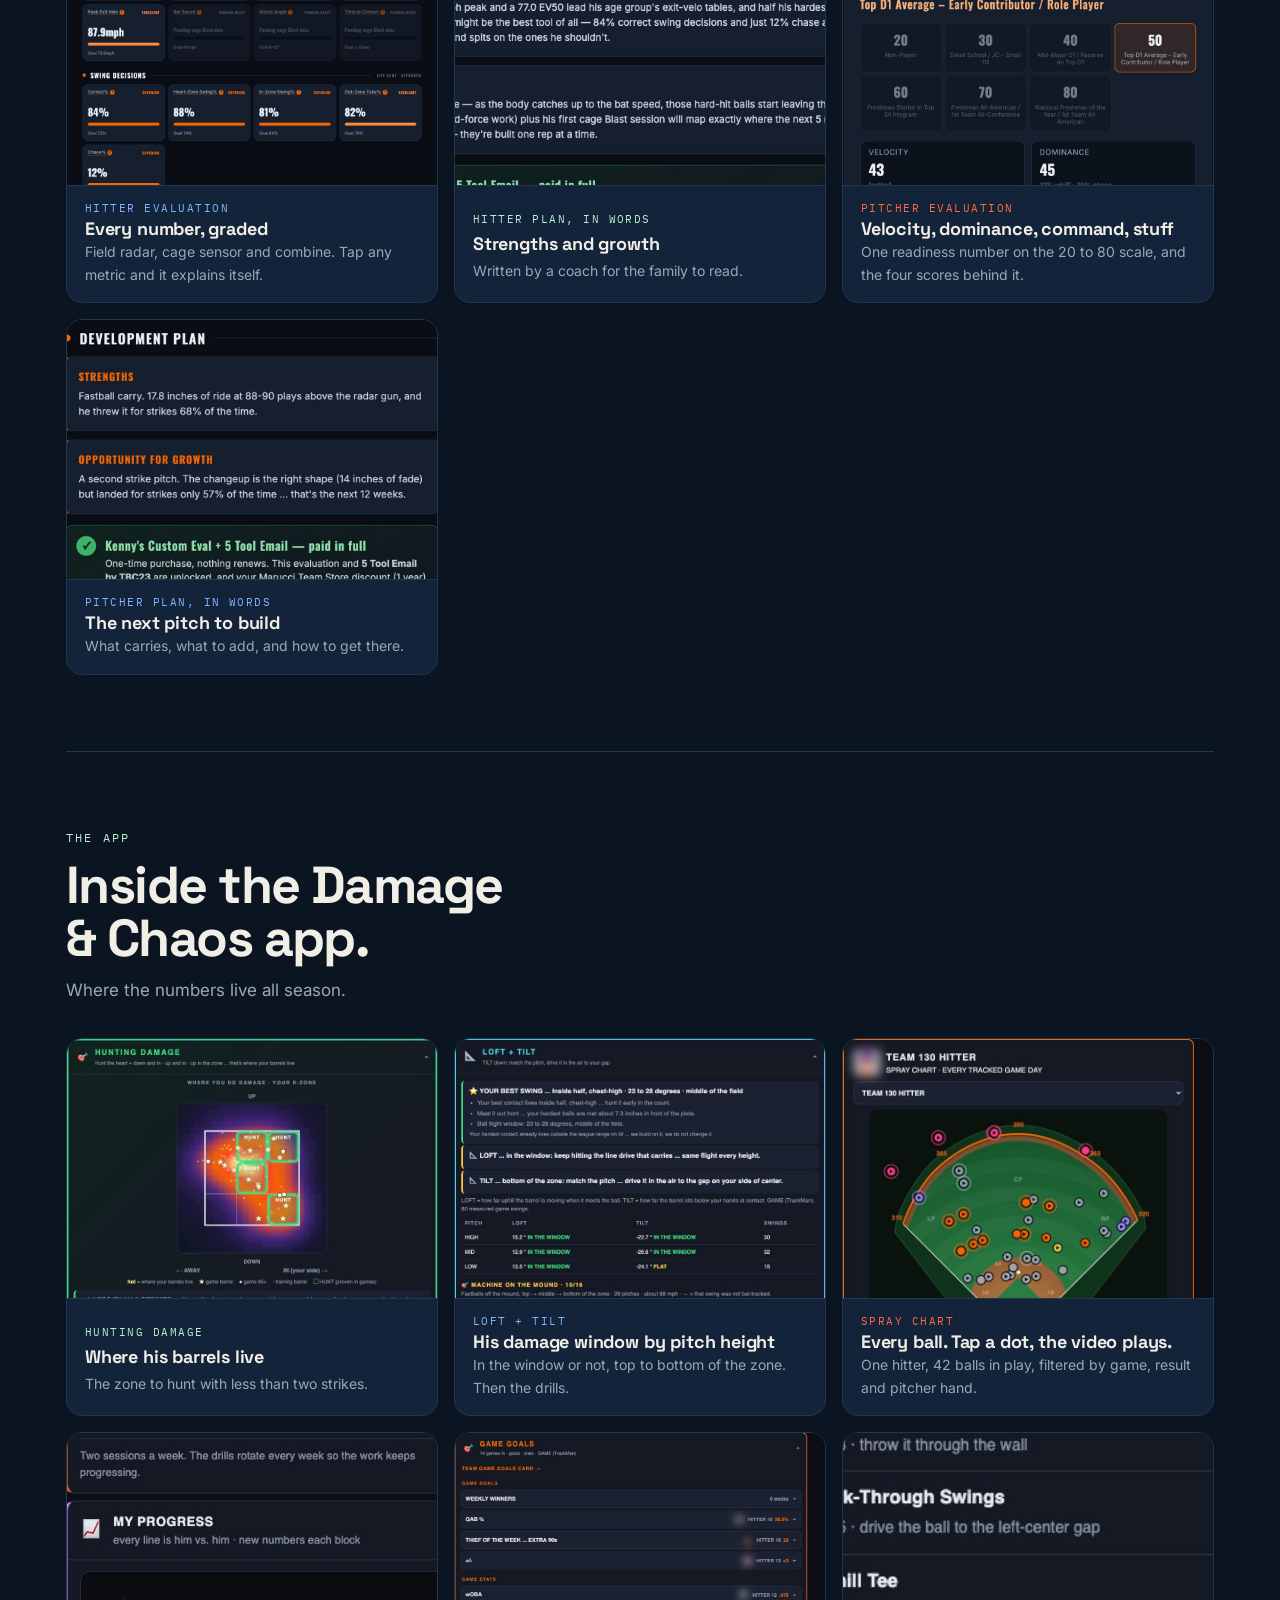
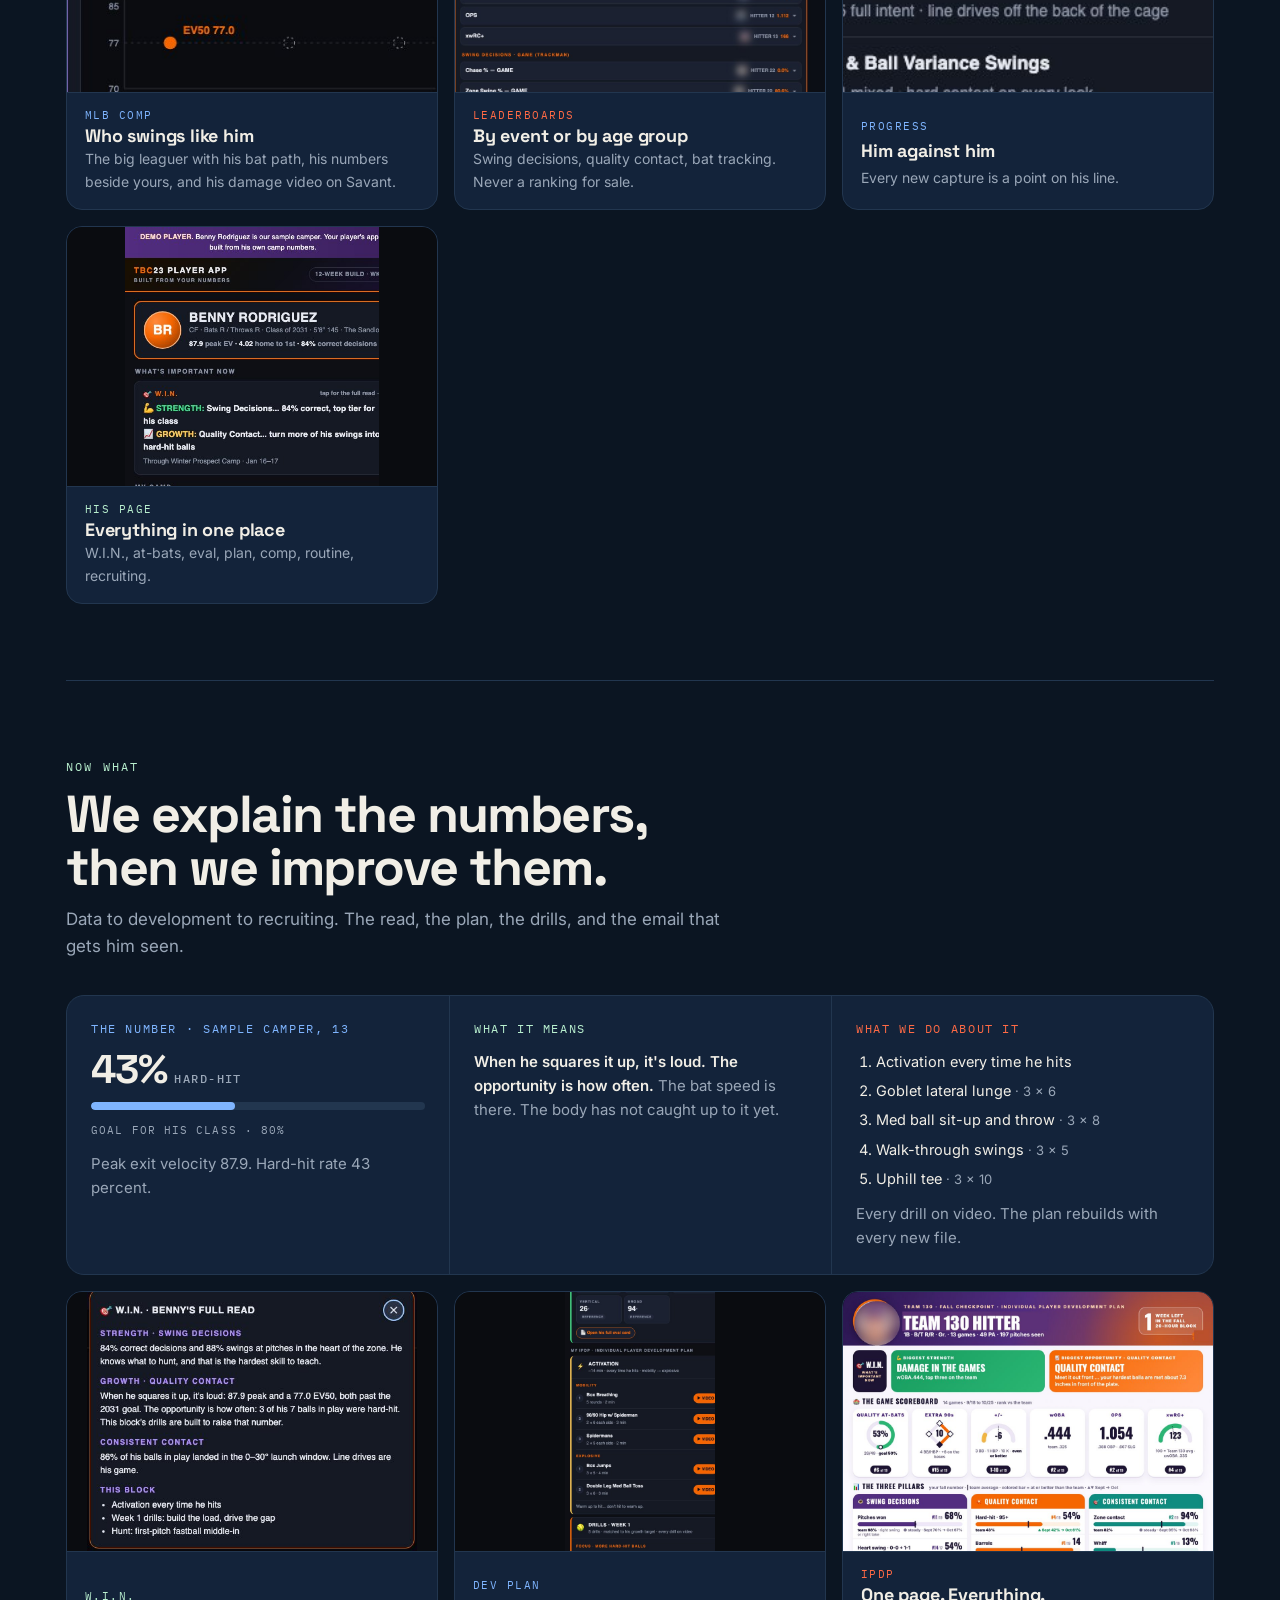
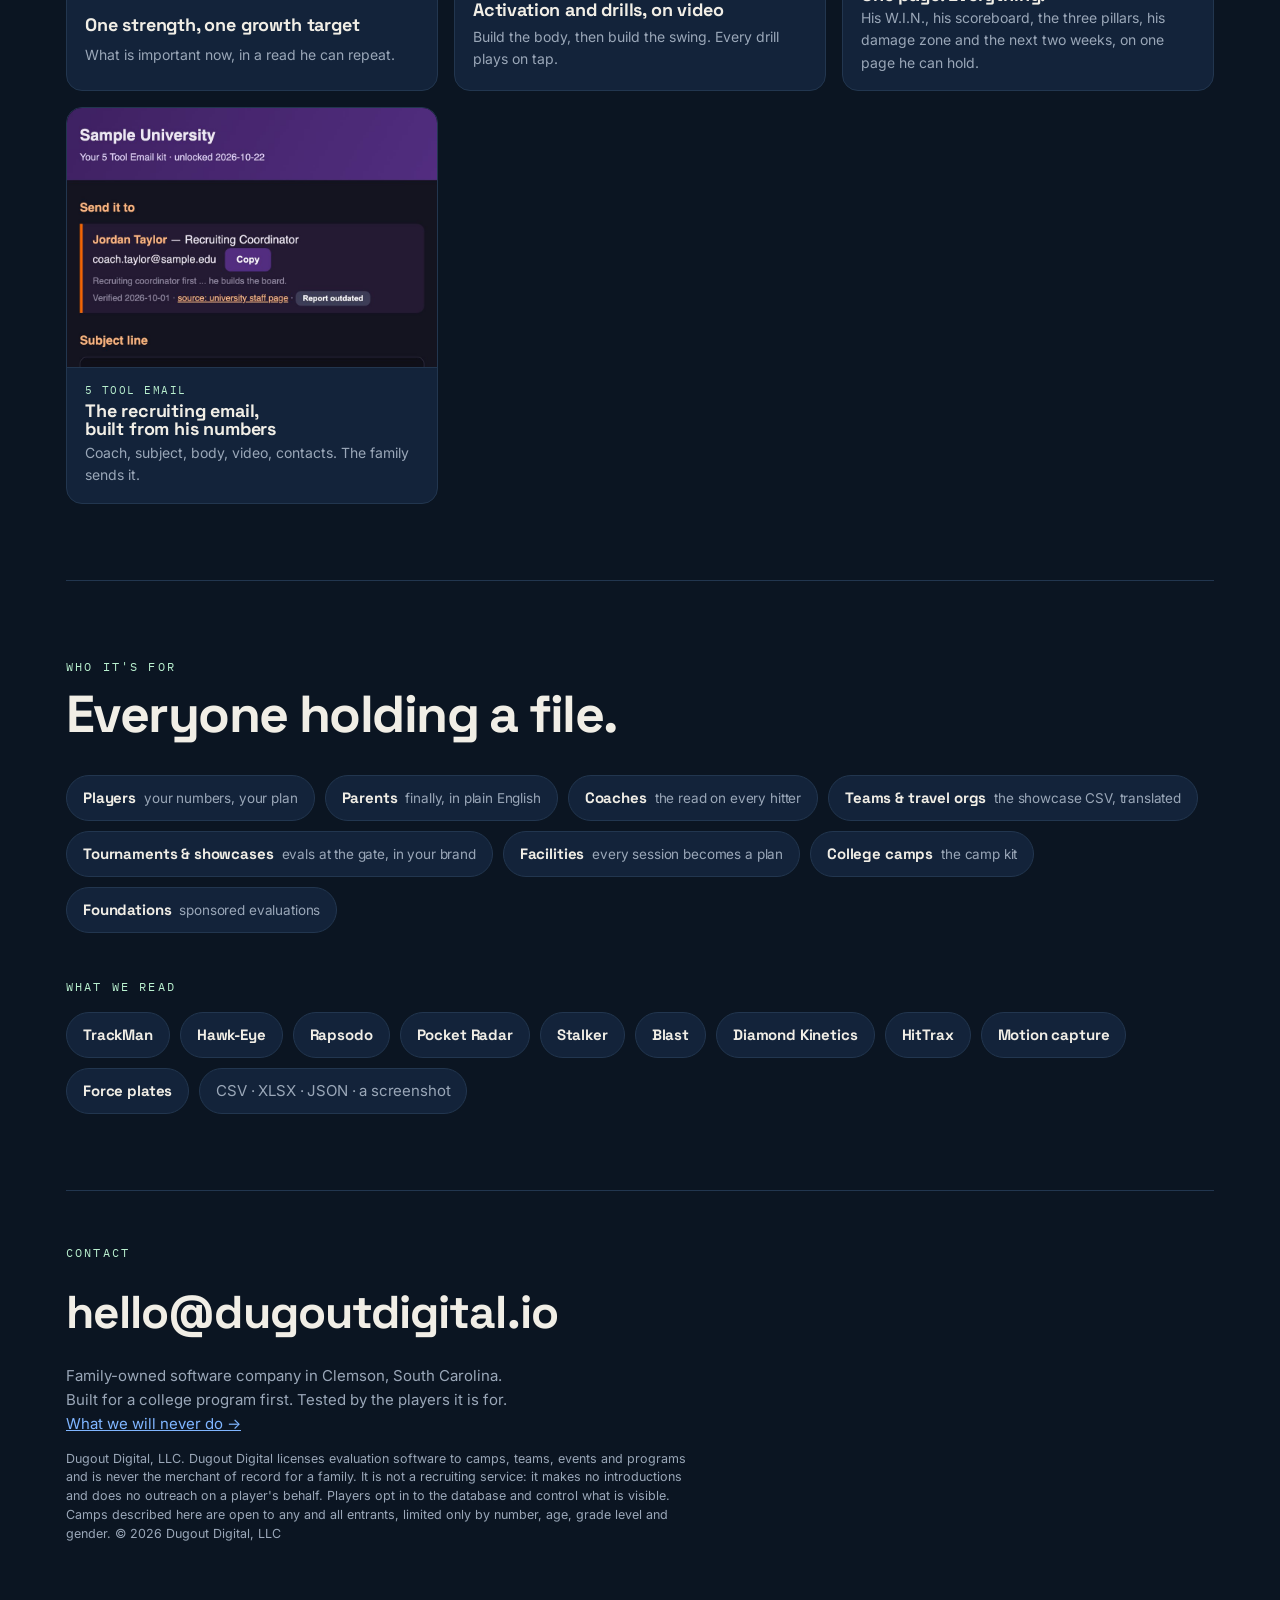
==== commit 20ad07f5: "Edit pass: clean side-by-side Swing Lab, app comp card, loft+tilt into The App, iPDP one-pager in No" ====
--- a/index.html
+++ b/index.html
@@ -247,9 +247,9 @@
   </header>
 
   <section id="hitters">
-    <div class="head reveal"><div class="eyebrow">Hitters</div><h2>Every swing measured. Every swing on video.</h2><p class="lead">Built for a college program, handed to campers. Names and faces removed.</p></div>
+    <div class="head reveal"><div class="eyebrow">Hitters</div><h2>Every swing measured. Every swing on video.</h2><p class="lead">Built for a college program, handed to campers.</p></div>
     <div class="gal">
-<div class="gi reveal" style="--c:var(--coral)"><div class="im "><img src="img/kzone.jpg" alt="K-Zone drawn on the center-field video"></div><div class="tx"><div class="k">K-Zone</div><h3>Every pitch, graded on the video</h3><p>Green or red against his own damage zone.</p></div></div><div class="gi reveal" style="--c:var(--mint)"><div class="im "><img src="img/depth.jpg" alt="Contact depth drawn on the open-side video"></div><div class="tx"><div class="k">Contact depth</div><h3>Where the bat met the ball</h3><p>Inches from the plate, against his damage window.</p></div></div><div class="gi reveal" style="--c:var(--sky)"><div class="im "><img src="img/t130_damage.jpg" alt="Loft and tilt by pitch height with the drills that move it"></div><div class="tx"><div class="k">Loft + tilt</div><h3>His damage window by pitch height</h3><p>In the window or not, top to bottom of the zone. Then the drills.</p></div></div><div class="gi reveal" style="--c:var(--mint)"><div class="im "><img src="img/t130_ep.jpg" alt="At-bat card with every pitch"></div><div class="tx"><div class="k">Every pitch</div><h3>The whole at-bat, on video</h3><p>Type, velocity, location and result for every pitch.</p></div></div><div class="gi reveal" style="--c:var(--sky)"><div class="im phone"><img src="img/app_abs.jpg" alt="Game at-bats list"></div><div class="tx"><div class="k">Game at-bats</div><h3>His video library</h3><p>Every plate appearance, every angle, every number.</p></div></div><div class="gi reveal" style="--c:var(--coral)"><div class="im "><img src="img/t130_spot.jpg" alt="Swing Lab overlay with a Major League comparison"></div><div class="tx"><div class="k">Swing Lab</div><h3>His swing against a big leaguer</h3><p>Skeleton overlay synced at impact, matched on bat path.</p></div></div>
+<div class="gi reveal" style="--c:var(--coral)"><div class="im "><img src="img/kzone.jpg" alt="K-Zone drawn on the center-field video"></div><div class="tx"><div class="k">K-Zone</div><h3>Every pitch, graded on the video</h3><p>Green or red against his own damage zone.</p></div></div><div class="gi reveal" style="--c:var(--mint)"><div class="im "><img src="img/depth.jpg" alt="Contact depth drawn on the open-side video"></div><div class="tx"><div class="k">Contact depth</div><h3>Where the bat met the ball</h3><p>Inches from the plate, against his damage window.</p></div></div><div class="gi reveal" style="--c:var(--mint)"><div class="im "><img src="img/t130_ep.jpg" alt="At-bat card with every pitch"></div><div class="tx"><div class="k">Every pitch</div><h3>The whole at-bat, on video</h3><p>Type, velocity, location and result for every pitch.</p></div></div><div class="gi reveal" style="--c:var(--sky)"><div class="im phone"><img src="img/app_abs.jpg" alt="Game at-bats list"></div><div class="tx"><div class="k">Game at-bats</div><h3>His video library</h3><p>Every plate appearance, every angle, every number.</p></div></div><div class="gi reveal" style="--c:var(--coral)"><div class="im"><img src="img/comp_side.jpg" alt="Side by side at impact: a college hitter and Jackson Chourio"></div><div class="tx"><div class="k">Swing Lab</div><h3>Side by side with the big leaguer who swings like him</h3><p>Synced at impact, matched on bat path before body type.</p></div></div>
     </div>
   </section>
 
@@ -274,9 +274,9 @@
   </section>
 
   <section id="app">
-    <div class="head reveal"><div class="eyebrow">The App</div><h2>Inside the Damage &amp; Chaos app.</h2><p class="lead">Where the numbers live all season. Real screens, names removed.</p></div>
+    <div class="head reveal"><div class="eyebrow">The App</div><h2>Inside the Damage &amp; Chaos app.</h2><p class="lead">Where the numbers live all season.</p></div>
     <div class="gal">
-<div class="gi reveal" style="--c:var(--mint)"><div class="im "><img src="img/t130_hunt.jpg" alt="Hunting damage heat map of the strike zone"></div><div class="tx"><div class="k">Hunting damage</div><h3>Where his barrels live</h3><p>The zone to hunt with less than two strikes.</p></div></div><div class="gi reveal" style="--c:var(--coral)"><div class="im "><img src="img/t130_spray1.jpg" alt="One hitter spray chart with every ball in play colored by result"></div><div class="tx"><div class="k">Spray chart</div><h3>Every ball. Tap a dot, the video plays.</h3><p>One hitter, 42 balls in play, filtered by game, result and pitcher hand.</p></div></div><div class="gi reveal" style="--c:var(--sky)"><div class="im "><img src="img/comp_side.jpg" alt="Side-by-side video frame: a college hitter and Jackson Chourio at impact"></div><div class="tx"><div class="k">MLB comp</div><h3>Side by side with the big leaguer who swings like him</h3><p>Synced at impact, matched on bat path before body type.</p></div></div><div class="gi reveal" style="--c:var(--coral)"><div class="im "><img src="img/t130_leaders.jpg" alt="Leaderboards by category"></div><div class="tx"><div class="k">Leaderboards</div><h3>By event or by age group</h3><p>Swing decisions, quality contact, bat tracking. Never a ranking for sale.</p></div></div><div class="gi reveal" style="--c:var(--sky)"><div class="im phone"><img src="img/app_progress.jpg" alt="Progress chart"></div><div class="tx"><div class="k">Progress</div><h3>Him against him</h3><p>Every retest is a point on his line.</p></div></div><div class="gi reveal" style="--c:var(--mint)"><div class="im phone"><img src="img/app_home.jpg" alt="Player app home screen"></div><div class="tx"><div class="k">His page</div><h3>Everything in one place</h3><p>W.I.N., at-bats, eval, plan, comp, routine, recruiting.</p></div></div>
+<div class="gi reveal" style="--c:var(--mint)"><div class="im "><img src="img/t130_hunt.jpg" alt="Hunting damage heat map of the strike zone"></div><div class="tx"><div class="k">Hunting damage</div><h3>Where his barrels live</h3><p>The zone to hunt with less than two strikes.</p></div></div><div class="gi reveal" style="--c:var(--sky)"><div class="im "><img src="img/t130_damage.jpg" alt="Loft and tilt by pitch height with the drills that move it"></div><div class="tx"><div class="k">Loft + tilt</div><h3>His damage window by pitch height</h3><p>In the window or not, top to bottom of the zone. Then the drills.</p></div></div><div class="gi reveal" style="--c:var(--coral)"><div class="im "><img src="img/t130_spray1.jpg" alt="One hitter spray chart with every ball in play colored by result"></div><div class="tx"><div class="k">Spray chart</div><h3>Every ball. Tap a dot, the video plays.</h3><p>One hitter, 42 balls in play, filtered by game, result and pitcher hand.</p></div></div><div class="gi reveal" style="--c:var(--sky)"><div class="im phone"><img src="img/app_comp.jpg" alt="MLB comparison card in the app with the comp's exit velocity, sweet-spot and bat-speed numbers"></div><div class="tx"><div class="k">MLB comp</div><h3>Who swings like him</h3><p>The big leaguer with his bat path, his numbers beside yours, and his damage video on Savant.</p></div></div><div class="gi reveal" style="--c:var(--coral)"><div class="im "><img src="img/t130_leaders.jpg" alt="Leaderboards by category"></div><div class="tx"><div class="k">Leaderboards</div><h3>By event or by age group</h3><p>Swing decisions, quality contact, bat tracking. Never a ranking for sale.</p></div></div><div class="gi reveal" style="--c:var(--sky)"><div class="im phone"><img src="img/app_progress.jpg" alt="Progress chart"></div><div class="tx"><div class="k">Progress</div><h3>Him against him</h3><p>Every new capture is a point on his line.</p></div></div><div class="gi reveal" style="--c:var(--mint)"><div class="im phone"><img src="img/app_home.jpg" alt="Player app home screen"></div><div class="tx"><div class="k">His page</div><h3>Everything in one place</h3><p>W.I.N., at-bats, eval, plan, comp, routine, recruiting.</p></div></div>
     </div>
   </section>
 
@@ -285,10 +285,10 @@
     <div class="nw reveal">
       <div><div class="k" style="color:var(--sky)">The number · sample camper, 13</div><div class="big">43%<small>hard-hit</small></div><div class="bar"><i style="width:43%;background:var(--sky)"></i></div><div class="goal">Goal for his class · 80%</div><p>Peak exit velocity 87.9. Hard-hit rate 43 percent.</p></div>
       <div><div class="k" style="color:var(--mint)">What it means</div><p><b>When he squares it up, it's loud. The opportunity is how often.</b> The bat speed is there. The body has not caught up to it yet.</p></div>
-      <div><div class="k" style="color:var(--coral)">What we do about it</div><ol><li>Activation every time he hits</li><li>Goblet lateral lunge <span>· 3 × 6</span></li><li>Med ball sit-up and throw <span>· 3 × 8</span></li><li>Walk-through swings <span>· 3 × 5</span></li><li>Uphill tee <span>· 3 × 10</span></li></ol><p>Twelve weeks, every drill on video, retest at the next camp.</p></div>
+      <div><div class="k" style="color:var(--coral)">What we do about it</div><ol><li>Activation every time he hits</li><li>Goblet lateral lunge <span>· 3 × 6</span></li><li>Med ball sit-up and throw <span>· 3 × 8</span></li><li>Walk-through swings <span>· 3 × 5</span></li><li>Uphill tee <span>· 3 × 10</span></li></ol><p>Every drill on video. The plan rebuilds with every new file.</p></div>
     </div>
     <div class="gal" style="margin-top:16px">
-<div class="gi reveal" style="--c:var(--mint)"><div class="im phone"><img src="img/app_win.jpg" alt="W.I.N. screen"></div><div class="tx"><div class="k">W.I.N.</div><h3>One strength, one growth target</h3><p>What is important now, in a read he can repeat.</p></div></div><div class="gi reveal" style="--c:var(--sky)"><div class="im phone"><img src="img/app_ipdp.jpg" alt="Individual player development plan with activation and drills"></div><div class="tx"><div class="k">iPDP</div><h3>Activation and drills, on video</h3><p>Build the body, then build the swing. Every drill plays on tap.</p></div></div><div class="gi reveal" style="--c:var(--coral)"><div class="im "><img src="img/t130_damage.jpg" alt="Loft and tilt block with the drills that move it"></div><div class="tx"><div class="k">Development plan</div><h3>The drills that move the number</h3><p>Matched to his growth target, retested at the next capture.</p></div></div><div class="gi reveal" style="--c:var(--mint)"><div class="im "><img src="img/fte_kit.jpg" alt="5 Tool Email kit"></div><div class="tx"><div class="k">5 Tool Email</div><h3>The recruiting email, built from his numbers</h3><p>Coach, subject, body, video, contacts. The family sends it.</p></div></div>
+<div class="gi reveal" style="--c:var(--mint)"><div class="im phone"><img src="img/app_win.jpg" alt="W.I.N. screen"></div><div class="tx"><div class="k">W.I.N.</div><h3>One strength, one growth target</h3><p>What is important now, in a read he can repeat.</p></div></div><div class="gi reveal" style="--c:var(--sky)"><div class="im phone"><img src="img/app_ipdp.jpg" alt="Individual player development plan with activation and drills"></div><div class="tx"><div class="k">Dev plan</div><h3>Activation and drills, on video</h3><p>Build the body, then build the swing. Every drill plays on tap.</p></div></div><div class="gi reveal" style="--c:var(--coral)"><div class="im"><img src="img/ipdp_onepager.jpg" alt="One-page individual player development plan: W.I.N., game scoreboard, three pillars, damage zone and the next two weeks"></div><div class="tx"><div class="k">iPDP</div><h3>One page. Everything.</h3><p>His W.I.N., his scoreboard, the three pillars, his damage zone and the next two weeks, on one page he can hold.</p></div></div><div class="gi reveal" style="--c:var(--mint)"><div class="im "><img src="img/fte_kit.jpg" alt="5 Tool Email kit"></div><div class="tx"><div class="k">5 Tool Email</div><h3>The recruiting email, built from his numbers</h3><p>Coach, subject, body, video, contacts. The family sends it.</p></div></div>
     </div>
   </section>
 
@@ -308,14 +308,13 @@
     <div class="chips reveal">
       <span>TrackMan</span><span>Hawk-Eye</span><span>Rapsodo</span><span>Pocket Radar</span><span>Stalker</span><span>Blast</span><span>Diamond Kinetics</span><span>HitTrax</span><span>Motion capture</span><span>Force plates</span><span style="color:var(--muted);font-family:var(--body);font-weight:400">CSV · XLSX · JSON · a screenshot</span>
     </div>
-    <div class="soft reveal"><span style="background:var(--mint)">Baseball first.</span><span style="background:var(--coral)">Softball next.</span></div>
   </section>
 
   <footer id="contact">
     <div class="eyebrow">Contact</div>
     <a class="contact" href="mailto:hello@dugoutdigital.io">hello@dugoutdigital.io</a>
     <p style="color:var(--muted);max-width:52ch">Family-owned software company in Clemson, South Carolina. Built for a college program first. Tested by the players it is for. <a href="never.html">What we will never do →</a></p>
-    <p class="fine">Dugout Digital, LLC. Dugout Digital licenses evaluation software to camps, teams, events and programs and is never the merchant of record for a family. It is not a recruiting service: it makes no introductions and does no outreach on a player's behalf. Players opt in to the database and control what is visible. Camps described here are open to any and all entrants, limited only by number, age, grade level and gender. Screens and data on this page come from two fictional sample campers and from a college roster with players unidentified. © 2026 Dugout Digital, LLC</p>
+    <p class="fine">Dugout Digital, LLC. Dugout Digital licenses evaluation software to camps, teams, events and programs and is never the merchant of record for a family. It is not a recruiting service: it makes no introductions and does no outreach on a player's behalf. Players opt in to the database and control what is visible. Camps described here are open to any and all entrants, limited only by number, age, grade level and gender. © 2026 Dugout Digital, LLC</p>
   </footer>
 </div>
 <script>
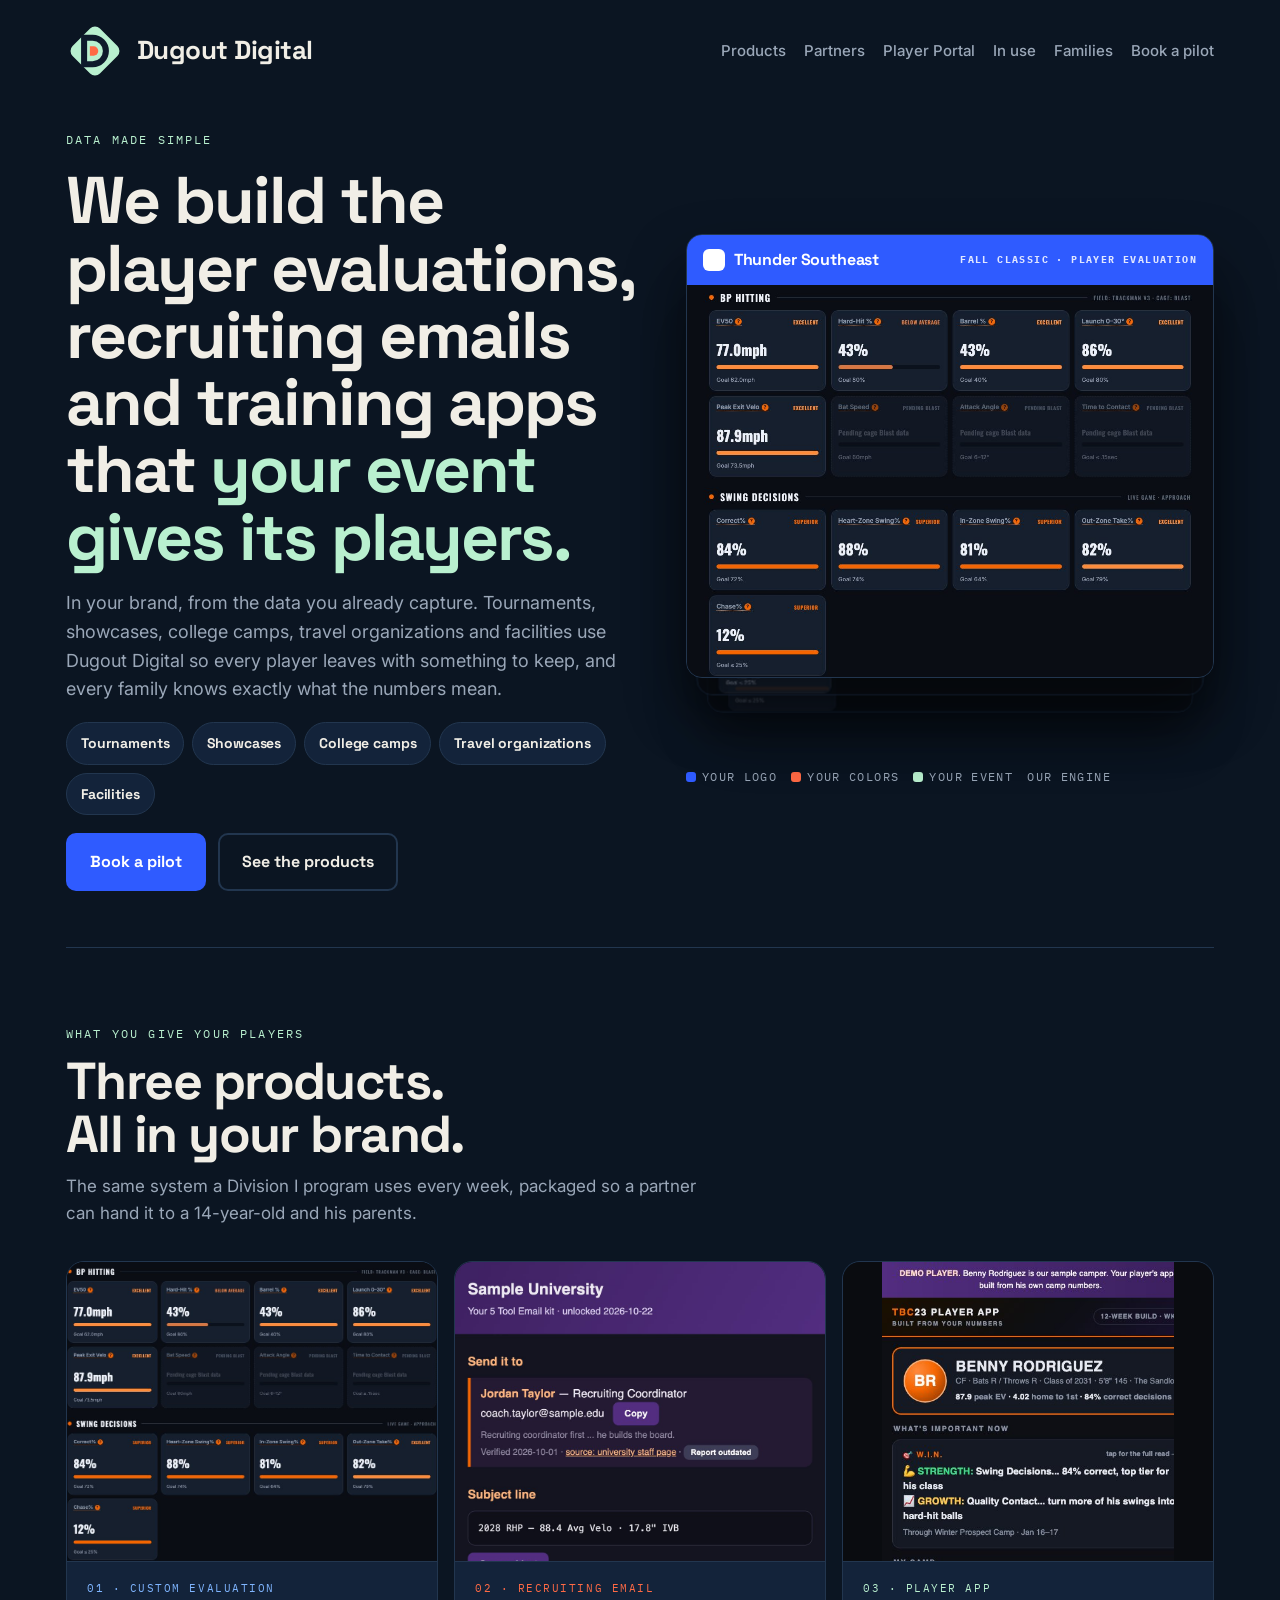
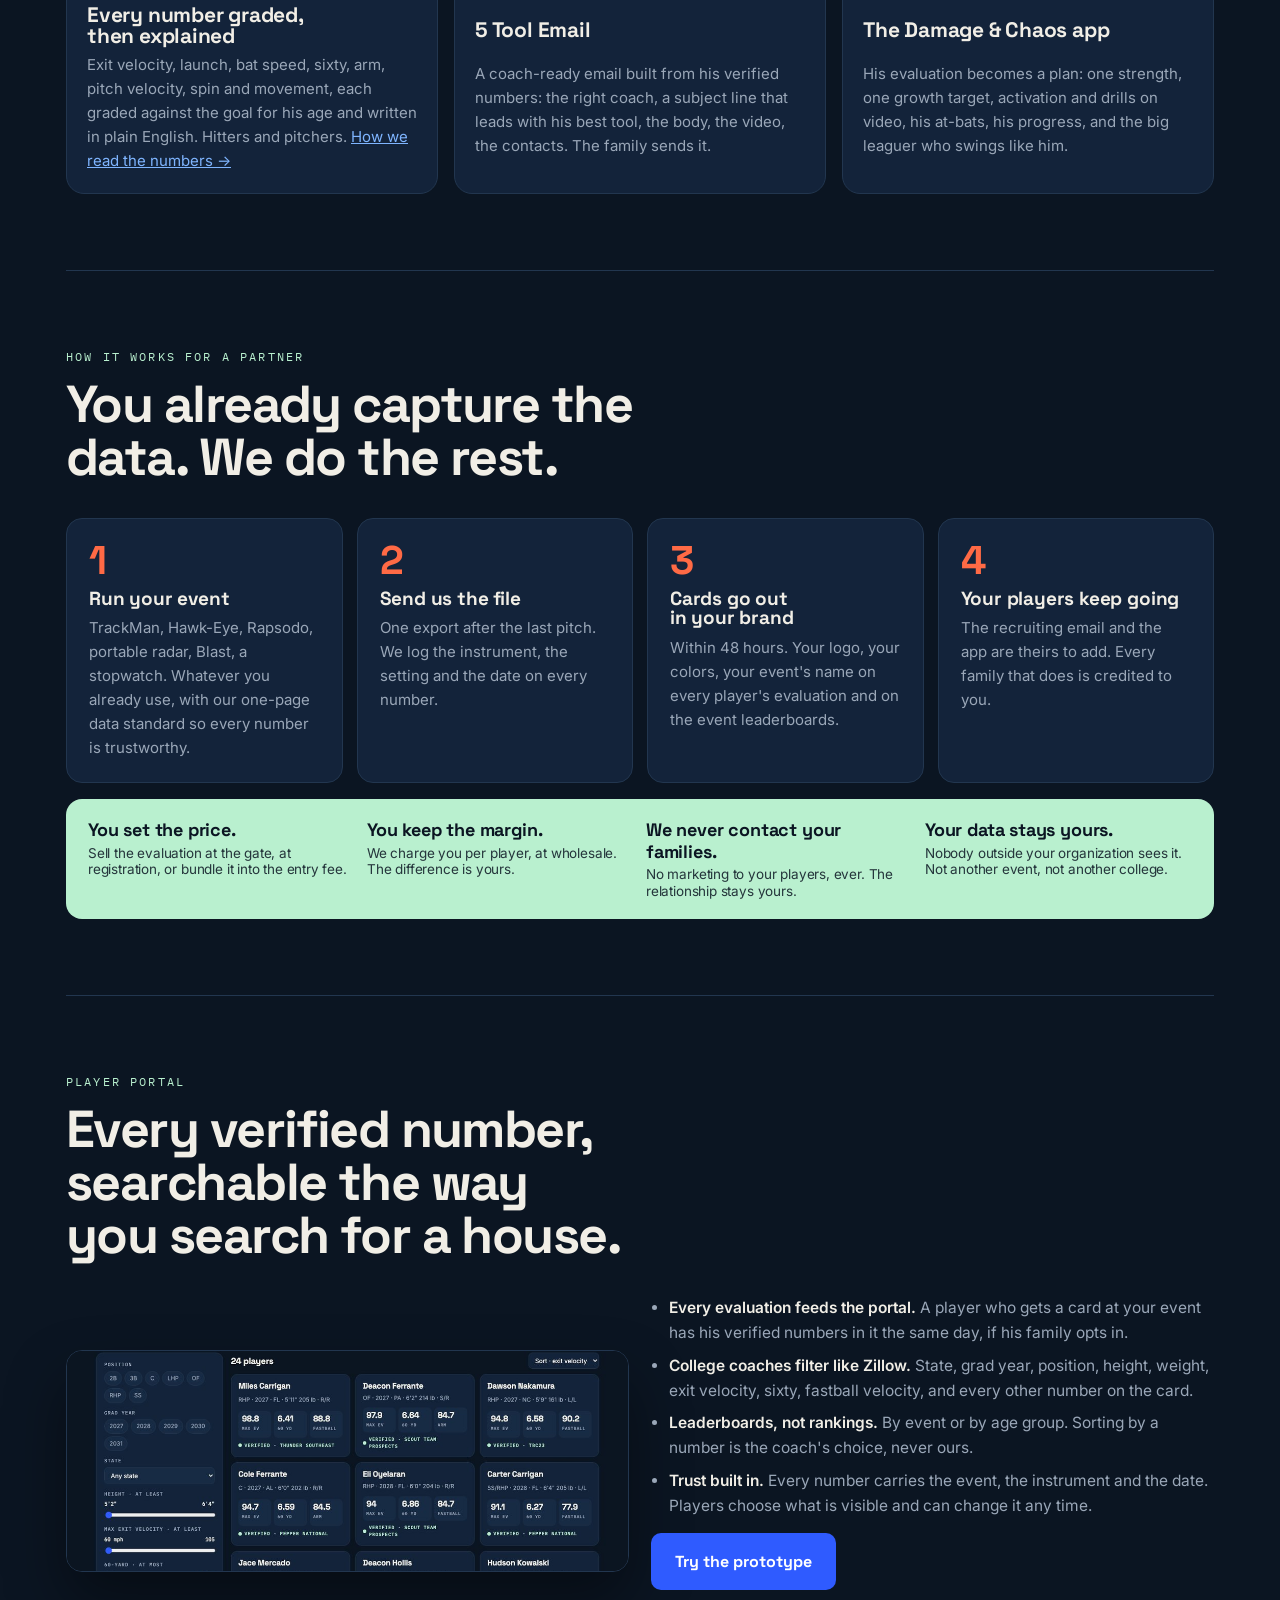
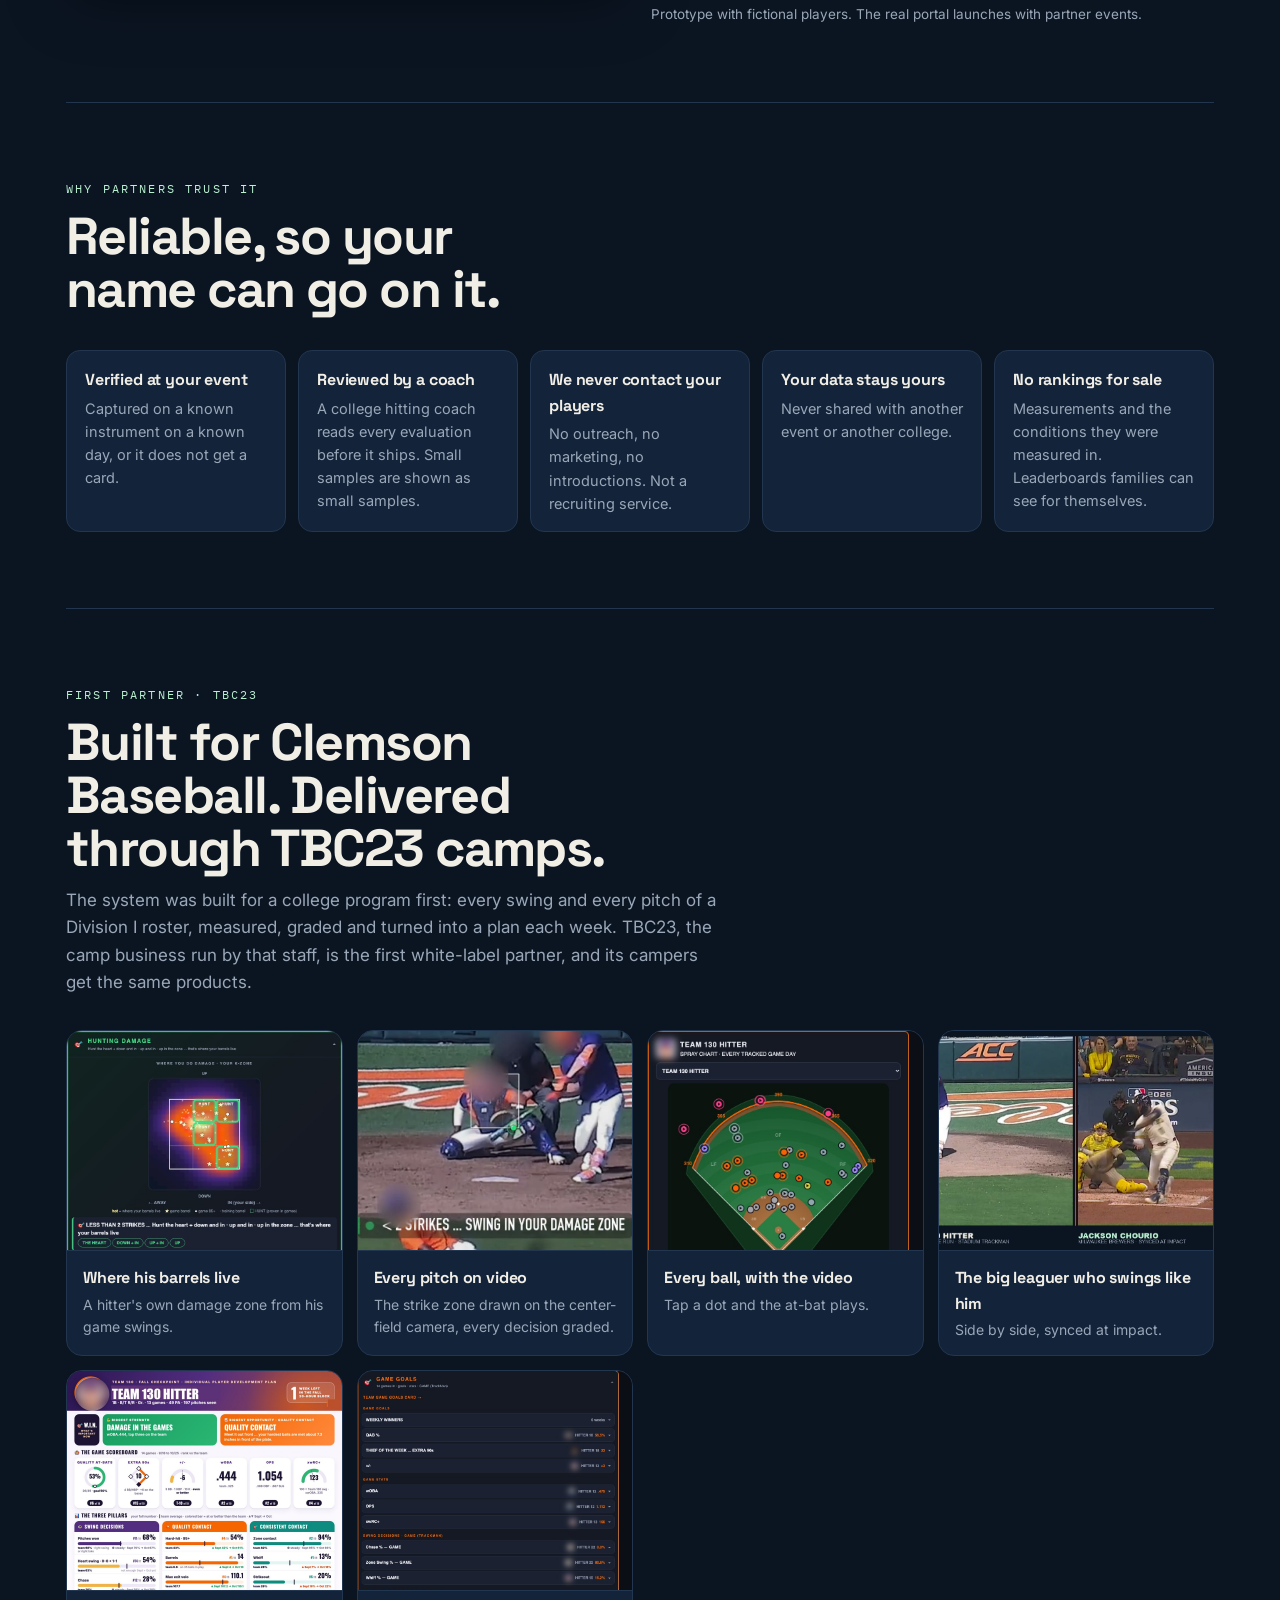
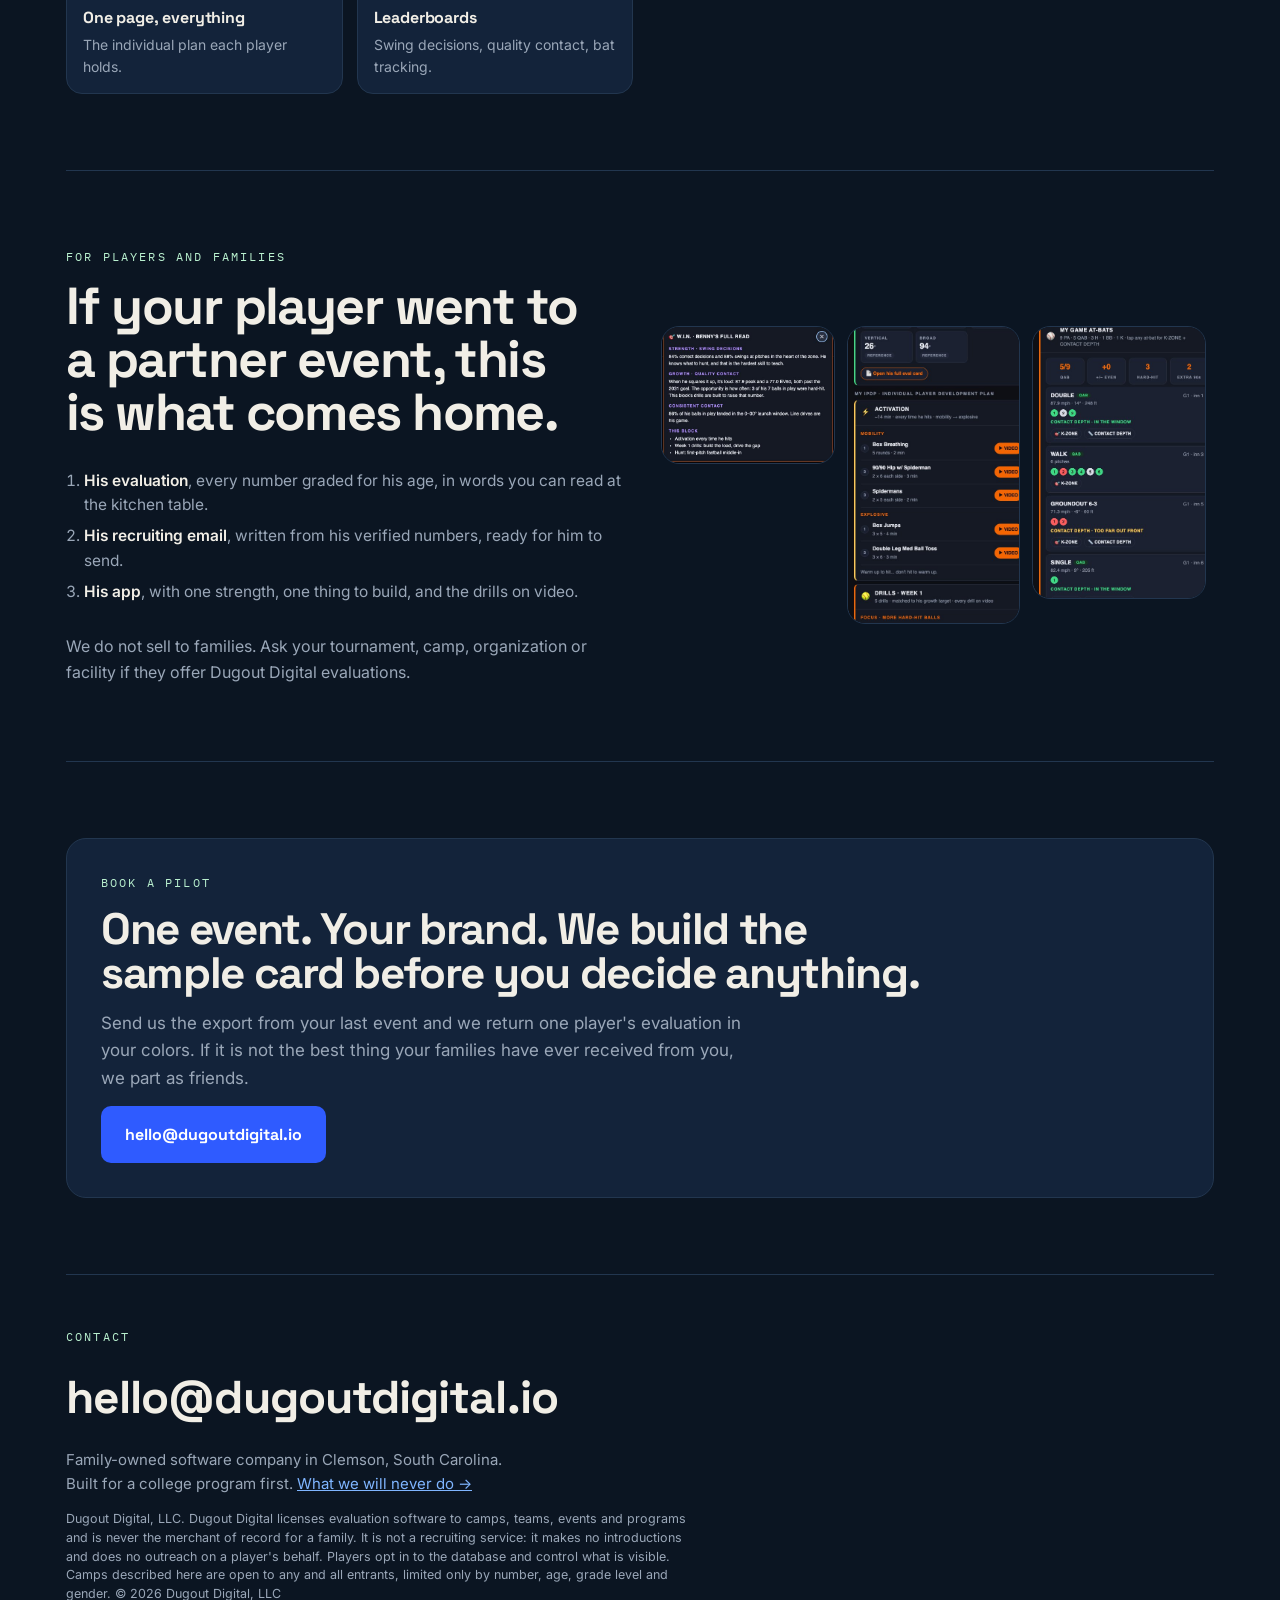
==== commit 82b6c3ea: "B2B home: one-sentence hero, white-label card stack (Thunder Southeast / Scout Team Prospects / Pepp" ====
--- a/index.html
+++ b/index.html
@@ -4,7 +4,7 @@
 <meta charset="utf-8">
 <meta name="viewport" content="width=device-width, initial-scale=1, viewport-fit=cover">
 <title>Dugout Digital</title>
-<meta name="description" content="Data made simple. Dugout Digital turns baseball data from any camp, showcase or device into plain English and a training plan: custom evaluation, K-Zone, contact depth, loft and tilt, spray chart with video, leaderboards, MLB comps, drills and 5 Tool Email.">
+<meta name="description" content="Dugout Digital builds the player evaluations, recruiting emails and training apps that tournaments, showcases, college camps, travel organizations and facilities give their players. White label, in your brand. Data made simple.">
 <link rel="icon" type="image/svg+xml" href="data:image/svg+xml,%3Csvg xmlns='http://www.w3.org/2000/svg' viewBox='0 0 150 150'%3E%3Crect width='150' height='150' rx='34' fill='%230E1A2B'/%3E%3Crect x='25' y='25' width='100' height='100' rx='18' transform='rotate(45 75 75)' fill='%23B9F0CF'/%3E%3Cg transform='translate(39,33) scale(0.6)'%3E%3Cpath fill-rule='evenodd' d='M0 0H50A70 70 0 0 1 50 140H0ZM26 26H50A44 44 0 0 1 50 114H26Z' fill='%230E1A2B'/%3E%3Cpath d='M38 50H54A20 20 0 0 1 54 90H38Z' fill='%23FF6A45'/%3E%3C/g%3E%3C/svg%3E">
 <link rel="preconnect" href="https://fonts.googleapis.com">
 <link rel="stylesheet" href="https://fonts.googleapis.com/css2?family=Space+Grotesk:wght@500;700&family=Inter:wght@400;500;600&family=IBM+Plex+Mono:wght@500&display=swap">
@@ -126,6 +126,73 @@
 .chips span{border:1px solid var(--line);background:var(--panel);border-radius:999px;padding:10px 16px;font-family:var(--display);font-weight:700;font-size:15px;letter-spacing:-.01em}
 .chips span i{font-style:normal;font-family:var(--body);font-weight:400;color:var(--muted);font-size:13.5px;margin-left:8px}
 .lead{font-size:17px;color:var(--muted);max-width:60ch}
+/* v3 home */
+.hero3{padding-block:28px 56px;display:grid;grid-template-columns:1.05fr .95fr;gap:36px;align-items:center}
+@media (max-width:960px){.hero3{grid-template-columns:1fr}}
+.hero3 h1{font-size:clamp(38px,5.6vw,66px);line-height:1.02}
+.hero3 h1 em{font-style:normal;color:var(--mint)}
+.hero3 .lede{color:var(--muted);font-size:18px;max-width:54ch}
+.ptypes{display:flex;flex-wrap:wrap;gap:8px}
+.ptypes a{text-decoration:none;color:var(--ink);border:1px solid var(--line);background:var(--panel);border-radius:999px;padding:9px 14px;font-family:var(--display);font-weight:700;font-size:14px;letter-spacing:-.01em}
+.ptypes a:hover{border-color:var(--mint)}
+/* white-label card stack */
+.stack{position:relative;height:520px}
+@media (max-width:960px){.stack{height:470px}}
+.wl{position:absolute;left:0;right:0;top:0;background:#0f1c2c;border:1px solid var(--line);border-radius:16px;overflow:hidden;box-shadow:0 30px 60px rgba(0,0,0,.45);transition:transform .5s cubic-bezier(.2,.8,.2,1),opacity .5s}
+.wl .bh{display:flex;align-items:center;justify-content:space-between;padding:12px 16px;font-family:var(--display);font-weight:700;letter-spacing:-.01em;font-size:16px}
+.wl .bh .lg{display:flex;align-items:center;gap:9px}
+.wl .bh .lg i{width:22px;height:22px;border-radius:6px;display:inline-block}
+.wl .bh small{font-family:var(--mono);font-size:10px;letter-spacing:.14em;text-transform:uppercase;opacity:.85}
+.wl img{width:100%;display:block}
+.wl.w1{z-index:3;transform:translateY(0) scale(1)}
+.wl.w2{z-index:2;transform:translateY(26px) scale(.96);opacity:.85}
+.wl.w3{z-index:1;transform:translateY(52px) scale(.92);opacity:.7}
+.stack:hover .w1{transform:translateY(-6px) scale(1)}
+.wlnote{font-family:var(--mono);font-size:11.5px;letter-spacing:.12em;text-transform:uppercase;color:var(--muted);margin-top:14px;display:flex;gap:14px;flex-wrap:wrap}
+.wlnote span{display:flex;align-items:center;gap:6px}.wlnote i{width:10px;height:10px;border-radius:3px;display:inline-block}
+/* products */
+.prods{display:grid;grid-template-columns:repeat(auto-fit,minmax(300px,1fr));gap:16px}
+.prod{background:var(--panel);border:1px solid var(--line);border-radius:18px;overflow:hidden;display:grid;grid-template-rows:auto 1fr}
+.prod .im{height:300px;overflow:hidden;border-bottom:1px solid var(--line);background:#0a0c10}
+.prod .im img{width:100%;height:100%;object-fit:cover;object-position:top;display:block}
+.prod .im.phone{display:flex;justify-content:center}.prod .im.phone img{width:auto;max-width:100%}
+.prod .tx{padding:18px 20px 20px;display:grid;gap:6px}
+.prod .k{font-family:var(--mono);font-size:11px;letter-spacing:.14em;text-transform:uppercase;color:var(--c,var(--mint))}
+.prod h3{font-size:21px}
+.prod p{font-size:15px;color:var(--muted)}
+/* partner flow */
+.pflow{display:grid;grid-template-columns:repeat(auto-fit,minmax(230px,1fr));gap:14px}
+.pstep{background:var(--panel);border:1px solid var(--line);border-radius:16px;padding:22px;display:grid;gap:8px;align-content:start}
+.pstep .n{font-family:var(--display);font-weight:700;font-size:40px;color:var(--coral);line-height:1;letter-spacing:-.03em}
+.pstep h3{font-size:19px}.pstep p{font-size:15px;color:var(--muted)}
+.money{margin-top:16px;background:var(--mint);color:#0B1522;border-radius:16px;padding:20px 22px;display:grid;grid-template-columns:repeat(auto-fit,minmax(200px,1fr));gap:12px}
+.money div{font-family:var(--display);font-weight:700;font-size:18px;letter-spacing:-.01em;line-height:1.2}
+.money div small{display:block;font-family:var(--body);font-weight:400;font-size:13.5px;margin-top:4px;opacity:.85}
+/* portal */
+.portal{display:grid;grid-template-columns:1fr 1fr;gap:22px;align-items:center}
+@media (max-width:900px){.portal{grid-template-columns:1fr}}
+.portal .shot{border:1px solid var(--line);border-radius:16px;overflow:hidden;background:#0a0c10;box-shadow:0 30px 60px rgba(0,0,0,.4)}
+.portal .shot img{width:100%;display:block}
+.portal ul{margin:0;padding-left:18px;color:var(--muted);display:grid;gap:8px;font-size:15.5px}
+.portal ul b{color:var(--ink);font-weight:600}
+.trust{display:grid;grid-template-columns:repeat(auto-fit,minmax(200px,1fr));gap:12px}
+.trust div{background:var(--panel);border:1px solid var(--line);border-radius:14px;padding:16px 18px;font-size:14.5px;color:var(--muted)}
+.trust b{display:block;font-family:var(--display);font-weight:700;font-size:16px;color:var(--ink);letter-spacing:-.01em;margin-bottom:4px}
+/* case */
+.case{display:grid;grid-template-columns:repeat(auto-fit,minmax(260px,1fr));gap:14px}
+.case .c{background:var(--panel);border:1px solid var(--line);border-radius:16px;overflow:hidden}
+.case .c img{width:100%;height:220px;object-fit:cover;object-position:top;display:block;border-bottom:1px solid var(--line)}
+.case .c div{padding:14px 16px;font-size:14px;color:var(--muted)}
+.case .c b{display:block;font-family:var(--display);font-size:16px;color:var(--ink);letter-spacing:-.01em;margin-bottom:3px}
+.fam{display:grid;grid-template-columns:1fr 1fr;gap:26px;align-items:center}
+@media (max-width:900px){.fam{grid-template-columns:1fr}}
+.fam .phones{display:flex;gap:12px;justify-content:center;align-items:flex-start}
+.fam .phones img{width:31%;border-radius:18px;border:1px solid var(--line)}
+.fam p{color:var(--muted);font-size:16px}
+.fam ol{color:var(--muted);padding-left:18px;display:grid;gap:6px;font-size:15.5px}.fam ol b{color:var(--ink);font-weight:600}
+.cta2{background:var(--panel);border:1px solid var(--line);border-radius:20px;padding:34px;display:grid;gap:14px;justify-items:start}
+.cta2 h2{font-size:clamp(28px,4vw,44px)}
+.cta2 p{color:var(--muted);max-width:60ch}
 /* sections */
 section{padding-block:76px;border-top:1px solid var(--line)}
 .head{display:grid;gap:12px;margin-bottom:34px;max-width:64ch}
@@ -204,122 +271,126 @@
       <svg viewBox="0 0 150 150" aria-hidden="true"><rect x="25" y="25" width="100" height="100" rx="18" transform="rotate(45 75 75)" fill="#B9F0CF"/><g transform="translate(39,33) scale(0.6)"><path fill-rule="evenodd" d="M0 0H50A70 70 0 0 1 50 140H0ZM26 26H50A44 44 0 0 1 50 114H26Z" fill="#0E1A2B"/><path d="M38 50H54A20 20 0 0 1 54 90H38Z" fill="#FF6A45"/></g></svg>
       Dugout Digital
     </a>
-    <div class="links"><a href="#hitters">Hitters</a><a href="#pitchers">Pitchers</a><a href="#evals">Evals</a><a href="#app">The App</a><a href="#nowwhat">Now What</a><a href="#who">Who it's for</a><a href="#contact">Contact</a></div>
+    <div class="links"><a href="#products">Products</a><a href="#partners">Partners</a><a href="#portal">Player Portal</a><a href="#case">In use</a><a href="#families">Families</a><a href="#contact">Book a pilot</a></div>
   </nav>
 
-  <header class="hero" id="top">
-    <div class="copy">
+  <header class="hero3" id="top">
+    <div class="copy" style="display:grid;gap:18px">
       <div class="eyebrow">Data made simple</div>
-      <h1>We translate the numbers.</h1>
-      <div class="sub"><b>Any data.</b> <u>Plain English.</u> <i>A plan.</i></div>
-      <p class="lede">Your hitter's or pitcher's numbers from any camp, showcase, lesson or device, turned into what they mean and exactly what to do next.</p>
-      <div class="cta">
-        <a class="btn b-electric" href="mailto:hello@dugoutdigital.io?subject=Translate%20my%20file">Send us a file</a>
-        <a class="btn b-ghost" href="#hitters">Hitters</a>
+      <h1>We build the player evaluations, recruiting emails and training apps that <em>your event gives its players.</em></h1>
+      <p class="lede">In your brand, from the data you already capture. Tournaments, showcases, college camps, travel organizations and facilities use Dugout Digital so every player leaves with something to keep, and every family knows exactly what the numbers mean.</p>
+      <div class="ptypes"><a href="#partners">Tournaments</a><a href="#partners">Showcases</a><a href="#partners">College camps</a><a href="#partners">Travel organizations</a><a href="#partners">Facilities</a></div>
+      <div class="cta"><a class="btn b-electric" href="#contact">Book a pilot</a><a class="btn b-ghost" href="#products">See the products</a></div>
+    </div>
+    <div>
+      <div class="stack" aria-label="The same evaluation card in three partner brands">
+        <div class="wl w1" style="--b:#2F5BFF"><div class="bh" style="background:#2F5BFF;color:#fff"><span class="lg"><i style="background:#fff"></i>Thunder Southeast</span><small>Fall Classic · player evaluation</small></div><img src="img/eval_grid.jpg" alt="Evaluation card in Thunder Southeast branding"></div>
+        <div class="wl w2"><div class="bh" style="background:#FF6A45;color:#0B1522"><span class="lg"><i style="background:#0B1522"></i>Scout Team Prospects</span><small>Showcase · player evaluation</small></div><img src="img/eval_grid.jpg" alt="Evaluation card in Scout Team Prospects branding"></div>
+        <div class="wl w3"><div class="bh" style="background:#1F6B45;color:#fff"><span class="lg"><i style="background:#B9F0CF"></i>Pepper National</span><small>Invitational · player evaluation</small></div><img src="img/eval_grid.jpg" alt="Evaluation card in Pepper National branding"></div>
       </div>
-    </div>
-    <div class="panel" aria-label="Four real balls that left the bat at about 91 miles per hour and what happened to each">
-      <div class="eyebrow">Four real balls · all 91 mph off the bat</div>
-      <svg class="chart" viewBox="0 0 760 372" role="img" aria-label="Side view of four ball flights from home plate. At minus 7 degrees the ball is a 14-foot ground out. At 22 degrees it is a 300-foot sacrifice fly. At 29 degrees it is a 374-foot home run. At 44 degrees it is a 252-foot fly out.">
-        <line class="ax" x1="40" y1="300" x2="740" y2="300"/>
-        <path class="fl f1" d="M60 300 C 80 280, 254 -141, 488 300" fill="none" stroke="#7FB5FF" stroke-width="3" stroke-linecap="round"/>
-        <path class="fl f2" d="M60 300 C 90 288, 341 146, 570 300" fill="none" stroke="#B9F0CF" stroke-width="3" stroke-linecap="round"/>
-        <path class="fl f3" d="M60 300 C 77 290, 435 30, 696 300" fill="none" stroke="#FF6A45" stroke-width="3.5" stroke-linecap="round"/>
-        <path class="fl f4" d="M60 294 L 84 300" fill="none" stroke="#9AA7B8" stroke-width="4" stroke-linecap="round"/>
-        <path d="M84 300 L 130 300" fill="none" stroke="#9AA7B8" stroke-width="2" stroke-dasharray="3 5"/>
-        <g stroke-width="1.5" stroke-dasharray="2 3"><line x1="488" y1="306" x2="488" y2="318" stroke="#7FB5FF"/><line x1="570" y1="306" x2="570" y2="340" stroke="#B9F0CF"/><line x1="696" y1="306" x2="696" y2="318" stroke="#FF6A45"/><line x1="84" y1="306" x2="84" y2="318" stroke="#9AA7B8"/></g>
-        <circle cx="696" cy="300" r="6" fill="#FF6A45"/><circle cx="570" cy="300" r="6" fill="#B9F0CF"/><circle cx="488" cy="300" r="6" fill="#7FB5FF"/><circle cx="84" cy="300" r="6" fill="#9AA7B8"/>
-        <g font-family="IBM Plex Mono, monospace" font-size="12" letter-spacing="1">
-          <text x="84" y="334" fill="#9AA7B8" text-anchor="start">−7° · 14 FT · GROUND OUT</text>
-          <text x="480" y="334" fill="#7FB5FF" text-anchor="end">44° · 252 FT · FLY OUT</text>
-          <text x="570" y="356" fill="#B9F0CF" text-anchor="middle">22° · 300 FT · SAC FLY</text>
-          <text x="740" y="334" fill="#FF6A45" text-anchor="end" font-weight="700">29° · 374 FT · HOME RUN</text>
-        </g>
-        <g font-family="IBM Plex Mono, monospace" font-size="12" letter-spacing="1" font-weight="700">
-          <text x="274" y="89" fill="#7FB5FF" text-anchor="middle">44°</text>
-          <text x="332" y="219" fill="#B9F0CF" text-anchor="middle">22°</text>
-          <text x="413" y="168" fill="#FF6A45" text-anchor="middle">29°</text>
-        </g>
-        <path d="M48 296 L72 296 L72 302 L60 308 L48 302 Z" fill="#F1EEE6"/>
-      </svg>
-      <div class="cap"><b>Same hitter. Same bat speed. Four different results.</b> The angle decided everything. We explain that to the family, then we train it.</div>
+      <div class="wlnote"><span><i style="background:#2F5BFF"></i>Your logo</span><span><i style="background:#FF6A45"></i>Your colors</span><span><i style="background:#B9F0CF"></i>Your event</span><span>Our engine</span></div>
     </div>
   </header>
 
-  <section id="hitters">
-    <div class="head reveal"><div class="eyebrow">Hitters</div><h2>Every swing measured. Every swing on video.</h2><p class="lead">Built for a college program, handed to campers.</p></div>
-    <div class="gal">
-<div class="gi reveal" style="--c:var(--coral)"><div class="im "><img src="img/kzone.jpg" alt="K-Zone drawn on the center-field video"></div><div class="tx"><div class="k">K-Zone</div><h3>Every pitch, graded on the video</h3><p>Green or red against his own damage zone.</p></div></div><div class="gi reveal" style="--c:var(--mint)"><div class="im "><img src="img/depth.jpg" alt="Contact depth drawn on the open-side video"></div><div class="tx"><div class="k">Contact depth</div><h3>Where the bat met the ball</h3><p>Inches from the plate, against his damage window.</p></div></div><div class="gi reveal" style="--c:var(--mint)"><div class="im "><img src="img/t130_ep.jpg" alt="At-bat card with every pitch"></div><div class="tx"><div class="k">Every pitch</div><h3>The whole at-bat, on video</h3><p>Type, velocity, location and result for every pitch.</p></div></div><div class="gi reveal" style="--c:var(--sky)"><div class="im phone"><img src="img/app_abs.jpg" alt="Game at-bats list"></div><div class="tx"><div class="k">Game at-bats</div><h3>His video library</h3><p>Every plate appearance, every angle, every number.</p></div></div><div class="gi reveal" style="--c:var(--coral)"><div class="im"><img src="img/comp_side.jpg" alt="Side by side at impact: a college hitter and Jackson Chourio"></div><div class="tx"><div class="k">Swing Lab</div><h3>Side by side with the big leaguer who swings like him</h3><p>Synced at impact, matched on bat path before body type.</p></div></div>
-    </div>
-  </section>
-
-  <section id="pitchers">
-    <div class="head reveal"><div class="eyebrow">Pitchers</div><h2>Every pitch measured. Every pitch graded.</h2><p class="lead">Velocity, spin, movement, release and command on every pitch, from our sample pitcher and one college arm.</p></div>
-    <div class="gal">
-<div class="gi reveal" style="--c:var(--sky)"><div class="im "><img src="img/pitch_arsenal.jpg" alt="Four-seam fastball card with each metric graded"></div><div class="tx"><div class="k">The arsenal</div><h3>Every pitch type, graded</h3><p>Velo, strike rate, ride, run, spin, extension, release height. Per pitch, in plain words.</p></div></div><div class="gi reveal" style="--c:var(--mint)"><div class="im mov"><svg class="chart" viewBox="-110 0 740 420" role="img" aria-label="Pitch movement plot for one left-handed college arm: four-seam fastball with 15 inches of ride, sweeper with 17 inches of sweep, changeup with 17 inches of fade. Each dot is one pitch from a fall game.">
-        <g class="grid"><circle cx="260" cy="210" r="60" fill="none"/><circle cx="260" cy="210" r="120" fill="none"/><circle cx="260" cy="210" r="180" fill="none"/></g>
-        <g class="ax"><line x1="260" y1="20" x2="260" y2="400"/><line x1="60" y1="210" x2="460" y2="210"/></g>
-        <text x="260" y="14" text-anchor="middle">RIDE ↑</text><text x="260" y="414" text-anchor="middle">DROP ↓</text><text x="56" y="204" text-anchor="start">← GLOVE SIDE</text><text x="464" y="204" text-anchor="end">ARM SIDE →</text>
-        <text x="326" y="224">10 IN</text><text x="386" y="224">20 IN</text>
-        <circle cx="202" cy="120" r="6" fill="#FF6A45" opacity=".85"/><circle cx="216" cy="110" r="6" fill="#FF6A45" opacity=".85"/><circle cx="212" cy="120" r="6" fill="#FF6A45" opacity=".85"/><circle cx="201" cy="94" r="6" fill="#FF6A45" opacity=".85"/><circle cx="178" cy="113" r="6" fill="#FF6A45" opacity=".85"/><circle cx="352" cy="297" r="6" fill="#7FB5FF" opacity=".85"/><circle cx="363" cy="280" r="6" fill="#7FB5FF" opacity=".85"/><circle cx="205" cy="103" r="6" fill="#FF6A45" opacity=".85"/><circle cx="343" cy="286" r="6" fill="#7FB5FF" opacity=".85"/><circle cx="188" cy="113" r="6" fill="#FF6A45" opacity=".85"/><circle cx="202" cy="117" r="6" fill="#FF6A45" opacity=".85"/><circle cx="372" cy="255" r="6" fill="#7FB5FF" opacity=".85"/><circle cx="360" cy="246" r="6" fill="#7FB5FF" opacity=".85"/><circle cx="364" cy="270" r="6" fill="#7FB5FF" opacity=".85"/><circle cx="219" cy="122" r="6" fill="#FF6A45" opacity=".85"/><circle cx="147" cy="187" r="6" fill="#B9F0CF" opacity=".85"/><circle cx="209" cy="151" r="6" fill="#FF6A45" opacity=".85"/><circle cx="192" cy="106" r="6" fill="#FF6A45" opacity=".85"/><circle cx="194" cy="110" r="6" fill="#FF6A45" opacity=".85"/><circle cx="196" cy="115" r="6" fill="#FF6A45" opacity=".85"/><circle cx="379" cy="222" r="6" fill="#7FB5FF" opacity=".85"/><circle cx="341" cy="287" r="6" fill="#7FB5FF" opacity=".85"/><circle cx="217" cy="143" r="6" fill="#FF6A45" opacity=".85"/><circle cx="215" cy="122" r="6" fill="#FF6A45" opacity=".85"/><circle cx="183" cy="137" r="6" fill="#FF6A45" opacity=".85"/><circle cx="169" cy="146" r="6" fill="#FF6A45" opacity=".85"/><circle cx="173" cy="133" r="6" fill="#FF6A45" opacity=".85"/><circle cx="367" cy="254" r="6" fill="#7FB5FF" opacity=".85"/><circle cx="204" cy="110" r="6" fill="#FF6A45" opacity=".85"/><circle cx="214" cy="115" r="6" fill="#FF6A45" opacity=".85"/><circle cx="252" cy="93" r="6" fill="#FF6A45" opacity=".85"/><circle cx="373" cy="257" r="6" fill="#7FB5FF" opacity=".85"/><circle cx="335" cy="303" r="6" fill="#7FB5FF" opacity=".85"/><circle cx="198" cy="96" r="6" fill="#B9F0CF" opacity=".85"/><circle cx="216" cy="104" r="6" fill="#FF6A45" opacity=".85"/><circle cx="195" cy="118" r="6" fill="#FF6A45" opacity=".85"/><circle cx="147" cy="208" r="6" fill="#B9F0CF" opacity=".85"/><circle cx="141" cy="197" r="6" fill="#B9F0CF" opacity=".85"/><circle cx="145" cy="210" r="6" fill="#B9F0CF" opacity=".85"/><circle cx="212" cy="128" r="6" fill="#FF6A45" opacity=".85"/><circle cx="241" cy="116" r="6" fill="#FF6A45" opacity=".85"/><circle cx="363" cy="266" r="6" fill="#7FB5FF" opacity=".85"/><circle cx="248" cy="118" r="6" fill="#FF6A45" opacity=".85"/><circle cx="215" cy="109" r="6" fill="#FF6A45" opacity=".85"/><circle cx="235" cy="121" r="6" fill="#FF6A45" opacity=".85"/><circle cx="384" cy="248" r="6" fill="#7FB5FF" opacity=".85"/><circle cx="375" cy="265" r="6" fill="#7FB5FF" opacity=".85"/><circle cx="350" cy="262" r="6" fill="#7FB5FF" opacity=".85"/><circle cx="364" cy="255" r="6" fill="#7FB5FF" opacity=".85"/><circle cx="207" cy="118" r="22" fill="none" stroke="#FF6A45" stroke-width="1.5" stroke-dasharray="3 3"/><circle cx="362" cy="266" r="22" fill="none" stroke="#7FB5FF" stroke-width="1.5" stroke-dasharray="3 3"/><circle cx="156" cy="180" r="22" fill="none" stroke="#B9F0CF" stroke-width="1.5" stroke-dasharray="3 3"/><text x="179" y="122" fill="#FF6A45" text-anchor="end" font-weight="700">FOUR-SEAM · 92 · 15 IN RIDE</text><text x="390" y="270" fill="#7FB5FF" text-anchor="start" font-weight="700">SWEEPER · 81 · 17 IN SWEEP</text><text x="128" y="184" fill="#B9F0CF" text-anchor="end" font-weight="700">CHANGEUP · 86 · 17 IN FADE</text>
-      </svg></div><div class="tx"><div class="k">Movement</div><h3>Ride, sweep and fade, from his own game</h3><p>One college left-hander, 49 pitches, every dot a real pitch.</p></div></div><div class="gi reveal" style="--c:var(--coral)"><div class="im "><img src="img/pitcher_kzone.jpg" alt="Center-field frame of a pitch arriving at the zone"></div><div class="tx"><div class="k">K-Zone</div><h3>Where it crossed, on the video</h3><p>The zone drawn at the plate on every pitch he throws.</p></div></div>
-    </div>
-  </section>
-
-  <section id="evals">
-    <div class="head reveal"><div class="eyebrow">Evals</div><h2>Every number graded, then explained.</h2><p class="lead">Hitters and pitchers, graded against the goal for their age, written for the family to read. Shown on our two sample campers.</p></div>
-    <div class="gal">
-<div class="gi reveal" style="--c:var(--sky)"><div class="im "><img src="img/eval_grid.jpg" alt="Hitter evaluation grid graded against the class goal"></div><div class="tx"><div class="k">Hitter evaluation</div><h3>Every number, graded</h3><p>Field radar, cage sensor and combine. Tap any metric and it explains itself.</p></div></div><div class="gi reveal" style="--c:var(--mint)"><div class="im "><img src="img/eval_plan.jpg" alt="Hitter development plan paragraphs"></div><div class="tx"><div class="k">Hitter plan, in words</div><h3>Strengths and growth</h3><p>Written by a coach for the family to read.</p></div></div><div class="gi reveal" style="--c:var(--coral)"><div class="im "><img src="img/pitch_readiness.jpg" alt="Pitcher recruiting readiness block"></div><div class="tx"><div class="k">Pitcher evaluation</div><h3>Velocity, dominance, command, stuff</h3><p>One readiness number on the 20 to 80 scale, and the four scores behind it.</p></div></div><div class="gi reveal" style="--c:var(--sky)"><div class="im "><img src="img/pitch_plan.jpg" alt="Pitcher development plan paragraphs"></div><div class="tx"><div class="k">Pitcher plan, in words</div><h3>The next pitch to build</h3><p>What carries, what to add, and how to get there.</p></div></div>
-    </div>
-  </section>
-
-  <section id="app">
-    <div class="head reveal"><div class="eyebrow">The App</div><h2>Inside the Damage &amp; Chaos app.</h2><p class="lead">Where the numbers live all season.</p></div>
-    <div class="gal">
-<div class="gi reveal" style="--c:var(--mint)"><div class="im "><img src="img/t130_hunt.jpg" alt="Hunting damage heat map of the strike zone"></div><div class="tx"><div class="k">Hunting damage</div><h3>Where his barrels live</h3><p>The zone to hunt with less than two strikes.</p></div></div><div class="gi reveal" style="--c:var(--sky)"><div class="im "><img src="img/t130_damage.jpg" alt="Loft and tilt by pitch height with the drills that move it"></div><div class="tx"><div class="k">Loft + tilt</div><h3>His damage window by pitch height</h3><p>In the window or not, top to bottom of the zone. Then the drills.</p></div></div><div class="gi reveal" style="--c:var(--coral)"><div class="im "><img src="img/t130_spray1.jpg" alt="One hitter spray chart with every ball in play colored by result"></div><div class="tx"><div class="k">Spray chart</div><h3>Every ball. Tap a dot, the video plays.</h3><p>One hitter, 42 balls in play, filtered by game, result and pitcher hand.</p></div></div><div class="gi reveal" style="--c:var(--sky)"><div class="im phone"><img src="img/app_comp.jpg" alt="MLB comparison card in the app with the comp's exit velocity, sweet-spot and bat-speed numbers"></div><div class="tx"><div class="k">MLB comp</div><h3>Who swings like him</h3><p>The big leaguer with his bat path, his numbers beside yours, and his damage video on Savant.</p></div></div><div class="gi reveal" style="--c:var(--coral)"><div class="im "><img src="img/t130_leaders.jpg" alt="Leaderboards by category"></div><div class="tx"><div class="k">Leaderboards</div><h3>By event or by age group</h3><p>Swing decisions, quality contact, bat tracking. Never a ranking for sale.</p></div></div><div class="gi reveal" style="--c:var(--sky)"><div class="im phone"><img src="img/app_progress.jpg" alt="Progress chart"></div><div class="tx"><div class="k">Progress</div><h3>Him against him</h3><p>Every new capture is a point on his line.</p></div></div><div class="gi reveal" style="--c:var(--mint)"><div class="im phone"><img src="img/app_home.jpg" alt="Player app home screen"></div><div class="tx"><div class="k">His page</div><h3>Everything in one place</h3><p>W.I.N., at-bats, eval, plan, comp, routine, recruiting.</p></div></div>
-    </div>
-  </section>
-
-  <section id="nowwhat">
-    <div class="head reveal"><div class="eyebrow">Now What</div><h2>We explain the numbers, then we improve them.</h2><p class="lead">Data to development to recruiting. The read, the plan, the drills, and the email that gets him seen.</p></div>
-    <div class="nw reveal">
-      <div><div class="k" style="color:var(--sky)">The number · sample camper, 13</div><div class="big">43%<small>hard-hit</small></div><div class="bar"><i style="width:43%;background:var(--sky)"></i></div><div class="goal">Goal for his class · 80%</div><p>Peak exit velocity 87.9. Hard-hit rate 43 percent.</p></div>
-      <div><div class="k" style="color:var(--mint)">What it means</div><p><b>When he squares it up, it's loud. The opportunity is how often.</b> The bat speed is there. The body has not caught up to it yet.</p></div>
-      <div><div class="k" style="color:var(--coral)">What we do about it</div><ol><li>Activation every time he hits</li><li>Goblet lateral lunge <span>· 3 × 6</span></li><li>Med ball sit-up and throw <span>· 3 × 8</span></li><li>Walk-through swings <span>· 3 × 5</span></li><li>Uphill tee <span>· 3 × 10</span></li></ol><p>Every drill on video. The plan rebuilds with every new file.</p></div>
-    </div>
-    <div class="gal" style="margin-top:16px">
-<div class="gi reveal" style="--c:var(--mint)"><div class="im phone"><img src="img/app_win.jpg" alt="W.I.N. screen"></div><div class="tx"><div class="k">W.I.N.</div><h3>One strength, one growth target</h3><p>What is important now, in a read he can repeat.</p></div></div><div class="gi reveal" style="--c:var(--sky)"><div class="im phone"><img src="img/app_ipdp.jpg" alt="Individual player development plan with activation and drills"></div><div class="tx"><div class="k">Dev plan</div><h3>Activation and drills, on video</h3><p>Build the body, then build the swing. Every drill plays on tap.</p></div></div><div class="gi reveal" style="--c:var(--coral)"><div class="im"><img src="img/ipdp_onepager.jpg" alt="One-page individual player development plan: W.I.N., game scoreboard, three pillars, damage zone and the next two weeks"></div><div class="tx"><div class="k">iPDP</div><h3>One page. Everything.</h3><p>His W.I.N., his scoreboard, the three pillars, his damage zone and the next two weeks, on one page he can hold.</p></div></div><div class="gi reveal" style="--c:var(--mint)"><div class="im "><img src="img/fte_kit.jpg" alt="5 Tool Email kit"></div><div class="tx"><div class="k">5 Tool Email</div><h3>The recruiting email, built from his numbers</h3><p>Coach, subject, body, video, contacts. The family sends it.</p></div></div>
-    </div>
-  </section>
-
-  <section id="who">
-    <div class="head reveal"><div class="eyebrow">Who it's for</div><h2>Everyone holding a file.</h2></div>
-    <div class="chips reveal">
-      <span>Players<i>your numbers, your plan</i></span>
-      <span>Parents<i>finally, in plain English</i></span>
-      <span>Coaches<i>the read on every hitter</i></span>
-      <span>Teams &amp; travel orgs<i>the showcase CSV, translated</i></span>
-      <span>Tournaments &amp; showcases<i>evals at the gate, in your brand</i></span>
-      <span>Facilities<i>every session becomes a plan</i></span>
-      <span>College camps<i>the camp kit</i></span>
-      <span>Foundations<i>sponsored evaluations</i></span>
-    </div>
-    <div class="head reveal" style="margin-top:44px;margin-bottom:16px"><div class="eyebrow">What we read</div></div>
-    <div class="chips reveal">
-      <span>TrackMan</span><span>Hawk-Eye</span><span>Rapsodo</span><span>Pocket Radar</span><span>Stalker</span><span>Blast</span><span>Diamond Kinetics</span><span>HitTrax</span><span>Motion capture</span><span>Force plates</span><span style="color:var(--muted);font-family:var(--body);font-weight:400">CSV · XLSX · JSON · a screenshot</span>
+  <section id="products">
+    <div class="head reveal"><div class="eyebrow">What you give your players</div><h2>Three products. All in your brand.</h2><p class="lead">The same system a Division I program uses every week, packaged so a partner can hand it to a 14-year-old and his parents.</p></div>
+    <div class="prods">
+      <div class="prod reveal" style="--c:var(--sky)"><div class="im"><img src="img/eval_grid.jpg" alt="Custom evaluation card"></div><div class="tx"><div class="k">01 · Custom evaluation</div><h3>Every number graded, then explained</h3><p>Exit velocity, launch, bat speed, sixty, arm, pitch velocity, spin and movement, each graded against the goal for his age and written in plain English. Hitters and pitchers. <a href="numbers.html">How we read the numbers →</a></p></div></div>
+      <div class="prod reveal" style="--c:var(--coral)"><div class="im"><img src="img/fte_kit.jpg" alt="5 Tool Email recruiting kit"></div><div class="tx"><div class="k">02 · Recruiting email</div><h3>5 Tool Email</h3><p>A coach-ready email built from his verified numbers: the right coach, a subject line that leads with his best tool, the body, the video, the contacts. The family sends it.</p></div></div>
+      <div class="prod reveal" style="--c:var(--mint)"><div class="im phone"><img src="img/app_home.jpg" alt="Player app home screen"></div><div class="tx"><div class="k">03 · Player app</div><h3>The Damage &amp; Chaos app</h3><p>His evaluation becomes a plan: one strength, one growth target, activation and drills on video, his at-bats, his progress, and the big leaguer who swings like him.</p></div></div>
+    </div>
+  </section>
+
+  <section id="partners">
+    <div class="head reveal"><div class="eyebrow">How it works for a partner</div><h2>You already capture the data. We do the rest.</h2></div>
+    <div class="pflow">
+      <div class="pstep reveal"><div class="n">1</div><h3>Run your event</h3><p>TrackMan, Hawk-Eye, Rapsodo, portable radar, Blast, a stopwatch. Whatever you already use, with our one-page data standard so every number is trustworthy.</p></div>
+      <div class="pstep reveal"><div class="n">2</div><h3>Send us the file</h3><p>One export after the last pitch. We log the instrument, the setting and the date on every number.</p></div>
+      <div class="pstep reveal"><div class="n">3</div><h3>Cards go out in your brand</h3><p>Within 48 hours. Your logo, your colors, your event's name on every player's evaluation and on the event leaderboards.</p></div>
+      <div class="pstep reveal"><div class="n">4</div><h3>Your players keep going</h3><p>The recruiting email and the app are theirs to add. Every family that does is credited to you.</p></div>
+    </div>
+    <div class="money reveal">
+      <div>You set the price.<small>Sell the evaluation at the gate, at registration, or bundle it into the entry fee.</small></div>
+      <div>You keep the margin.<small>We charge you per player, at wholesale. The difference is yours.</small></div>
+      <div>We never contact your families.<small>No marketing to your players, ever. The relationship stays yours.</small></div>
+      <div>Your data stays yours.<small>Nobody outside your organization sees it. Not another event, not another college.</small></div>
+    </div>
+  </section>
+
+  <section id="portal">
+    <div class="head reveal"><div class="eyebrow">Player Portal</div><h2>Every verified number, searchable the way you search for a house.</h2></div>
+    <div class="portal">
+      <a class="shot reveal" href="portal.html" aria-label="Open the Player Portal prototype"><img src="img/portal.jpg" alt="Player Portal prototype: filters for position, grad year, state, height, exit velocity, sixty and velocity beside player cards"></a>
+      <div class="reveal" style="display:grid;gap:14px">
+        <ul>
+          <li><b>Every evaluation feeds the portal.</b> A player who gets a card at your event has his verified numbers in it the same day, if his family opts in.</li>
+          <li><b>College coaches filter like Zillow.</b> State, grad year, position, height, weight, exit velocity, sixty, fastball velocity, and every other number on the card.</li>
+          <li><b>Leaderboards, not rankings.</b> By event or by age group. Sorting by a number is the coach's choice, never ours.</li>
+          <li><b>Trust built in.</b> Every number carries the event, the instrument and the date. Players choose what is visible and can change it any time.</li>
+        </ul>
+        <div class="cta"><a class="btn b-electric" href="portal.html">Try the prototype</a></div>
+        <p class="note" style="color:var(--muted);font-size:13.5px">Prototype with fictional players. The real portal launches with partner events.</p>
+      </div>
+    </div>
+  </section>
+
+  <section id="trust">
+    <div class="head reveal"><div class="eyebrow">Why partners trust it</div><h2>Reliable, so your name can go on it.</h2></div>
+    <div class="trust">
+      <div class="reveal"><b>Verified at your event</b>Captured on a known instrument on a known day, or it does not get a card.</div>
+      <div class="reveal"><b>Reviewed by a coach</b>A college hitting coach reads every evaluation before it ships. Small samples are shown as small samples.</div>
+      <div class="reveal"><b>We never contact your players</b>No outreach, no marketing, no introductions. Not a recruiting service.</div>
+      <div class="reveal"><b>Your data stays yours</b>Never shared with another event or another college.</div>
+      <div class="reveal"><b>No rankings for sale</b>Measurements and the conditions they were measured in. Leaderboards families can see for themselves.</div>
+    </div>
+  </section>
+
+  <section id="case">
+    <div class="head reveal"><div class="eyebrow">First partner · TBC23</div><h2>Built for Clemson Baseball. Delivered through TBC23 camps.</h2><p class="lead">The system was built for a college program first: every swing and every pitch of a Division I roster, measured, graded and turned into a plan each week. TBC23, the camp business run by that staff, is the first white-label partner, and its campers get the same products.</p></div>
+    <div class="case">
+      <div class="c reveal"><img src="img/t130_hunt.jpg" alt="Hunting damage heat map"><div><b>Where his barrels live</b>A hitter's own damage zone from his game swings.</div></div>
+      <div class="c reveal"><img src="img/kzone.jpg" alt="K-Zone on video"><div><b>Every pitch on video</b>The strike zone drawn on the center-field camera, every decision graded.</div></div>
+      <div class="c reveal"><img src="img/t130_spray1.jpg" alt="Spray chart"><div><b>Every ball, with the video</b>Tap a dot and the at-bat plays.</div></div>
+      <div class="c reveal"><img src="img/comp_side.jpg" alt="Side by side with a Major League hitter"><div><b>The big leaguer who swings like him</b>Side by side, synced at impact.</div></div>
+      <div class="c reveal"><img src="img/ipdp_onepager.jpg" alt="One-page development plan"><div><b>One page, everything</b>The individual plan each player holds.</div></div>
+      <div class="c reveal"><img src="img/t130_leaders.jpg" alt="Leaderboards"><div><b>Leaderboards</b>Swing decisions, quality contact, bat tracking.</div></div>
+    </div>
+  </section>
+
+  <section id="families">
+    <div class="fam">
+      <div class="reveal" style="display:grid;gap:14px">
+        <div class="eyebrow">For players and families</div>
+        <h2>If your player went to a partner event, this is what comes home.</h2>
+        <ol>
+          <li><b>His evaluation</b>, every number graded for his age, in words you can read at the kitchen table.</li>
+          <li><b>His recruiting email</b>, written from his verified numbers, ready for him to send.</li>
+          <li><b>His app</b>, with one strength, one thing to build, and the drills on video.</li>
+        </ol>
+        <p>We do not sell to families. Ask your tournament, camp, organization or facility if they offer Dugout Digital evaluations.</p>
+      </div>
+      <div class="phones reveal"><img src="img/app_win.jpg" alt="W.I.N. screen"><img src="img/app_ipdp.jpg" alt="Drills on video"><img src="img/app_abs.jpg" alt="Game at-bats"></div>
+    </div>
+  </section>
+
+  <section>
+    <div class="cta2 reveal">
+      <div class="eyebrow">Book a pilot</div>
+      <h2>One event. Your brand. We build the sample card before you decide anything.</h2>
+      <p>Send us the export from your last event and we return one player's evaluation in your colors. If it is not the best thing your families have ever received from you, we part as friends.</p>
+      <a class="btn b-electric" href="mailto:hello@dugoutdigital.io?subject=Pilot%20request">hello@dugoutdigital.io</a>
     </div>
   </section>
 
   <footer id="contact">
     <div class="eyebrow">Contact</div>
     <a class="contact" href="mailto:hello@dugoutdigital.io">hello@dugoutdigital.io</a>
-    <p style="color:var(--muted);max-width:52ch">Family-owned software company in Clemson, South Carolina. Built for a college program first. Tested by the players it is for. <a href="never.html">What we will never do →</a></p>
+    <p style="color:var(--muted);max-width:52ch">Family-owned software company in Clemson, South Carolina. Built for a college program first. <a href="never.html">What we will never do →</a></p>
     <p class="fine">Dugout Digital, LLC. Dugout Digital licenses evaluation software to camps, teams, events and programs and is never the merchant of record for a family. It is not a recruiting service: it makes no introductions and does no outreach on a player's behalf. Players opt in to the database and control what is visible. Camps described here are open to any and all entrants, limited only by number, age, grade level and gender. © 2026 Dugout Digital, LLC</p>
   </footer>
 </div>
 <script>
 (function(){
-  var reduce=window.matchMedia&&window.matchMedia('(prefers-reduced-motion: reduce)').matches;
   if(!('IntersectionObserver' in window)){document.querySelectorAll('.reveal').forEach(function(e){e.classList.add('in')});return}
   var io=new IntersectionObserver(function(es){es.forEach(function(e){if(e.isIntersecting){e.target.classList.add('in');io.unobserve(e.target)}})},{threshold:.08});
   document.querySelectorAll('.reveal').forEach(function(e){io.observe(e)});
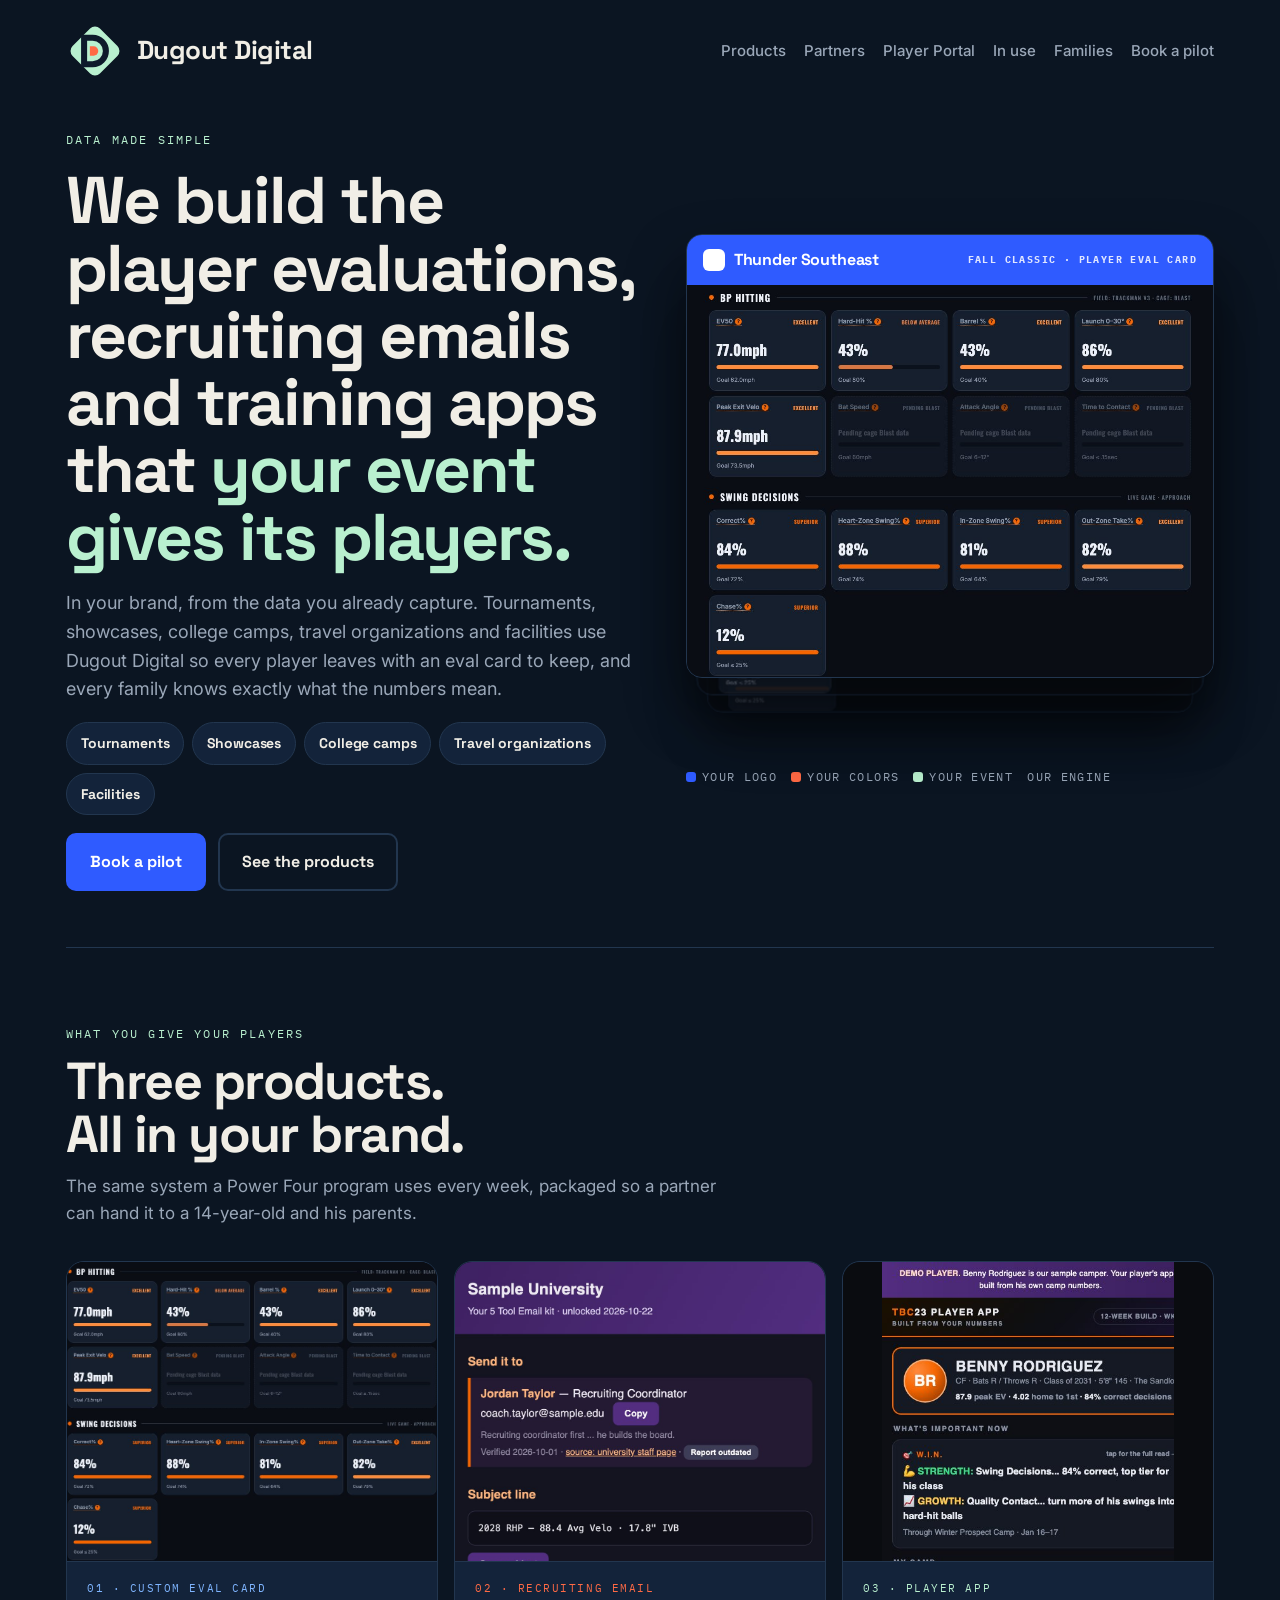
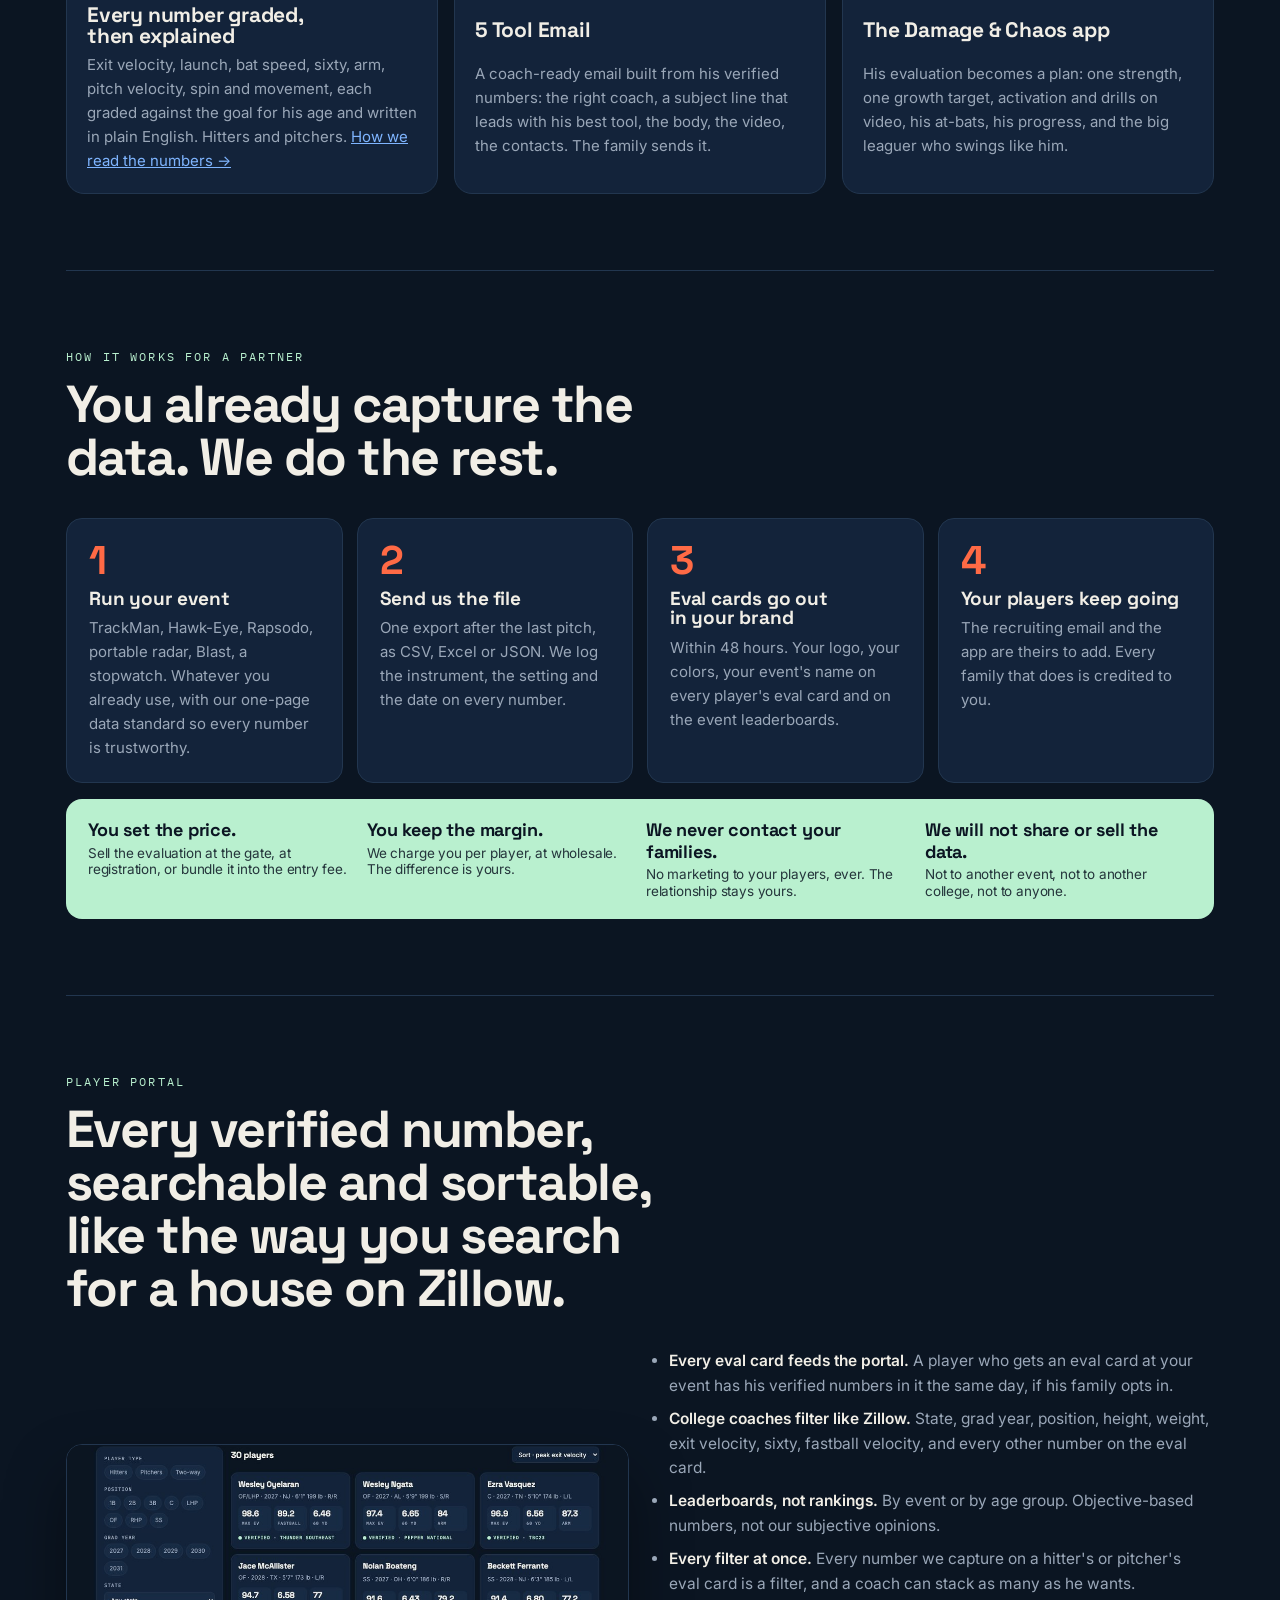
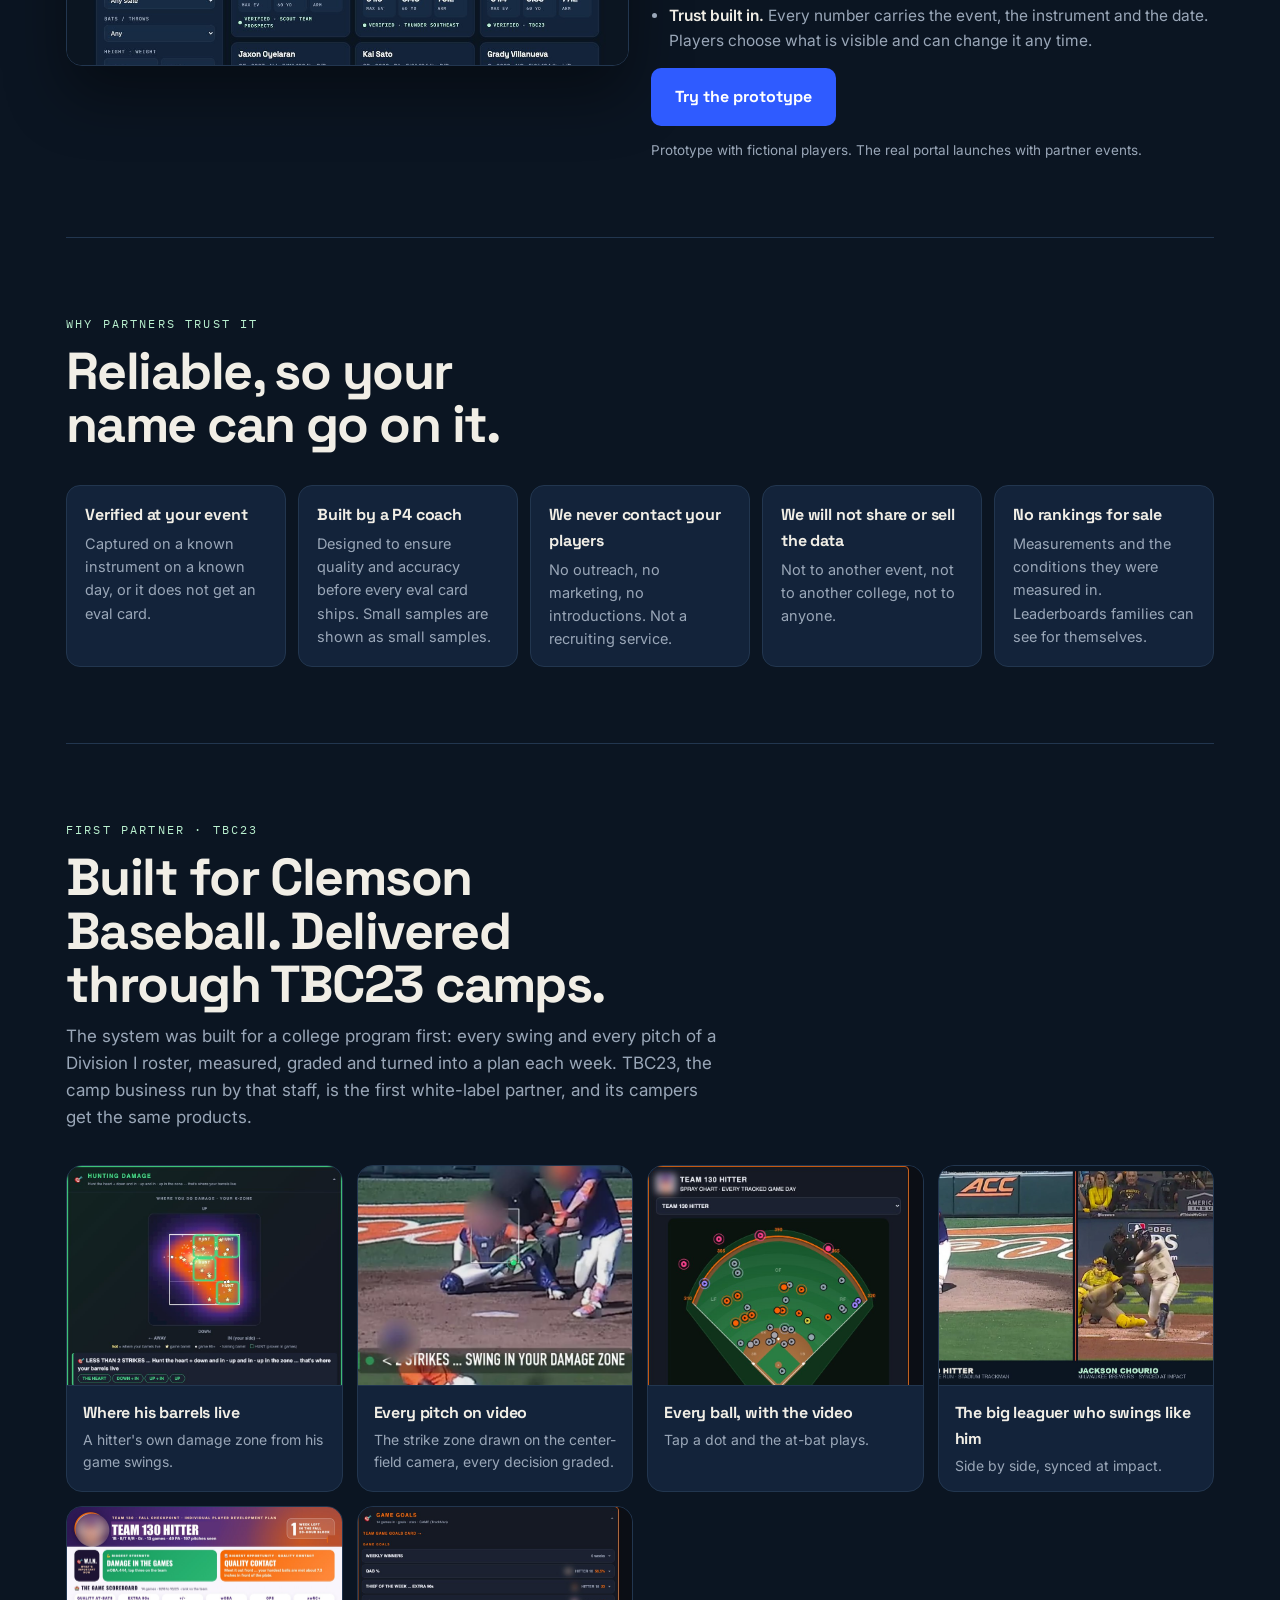
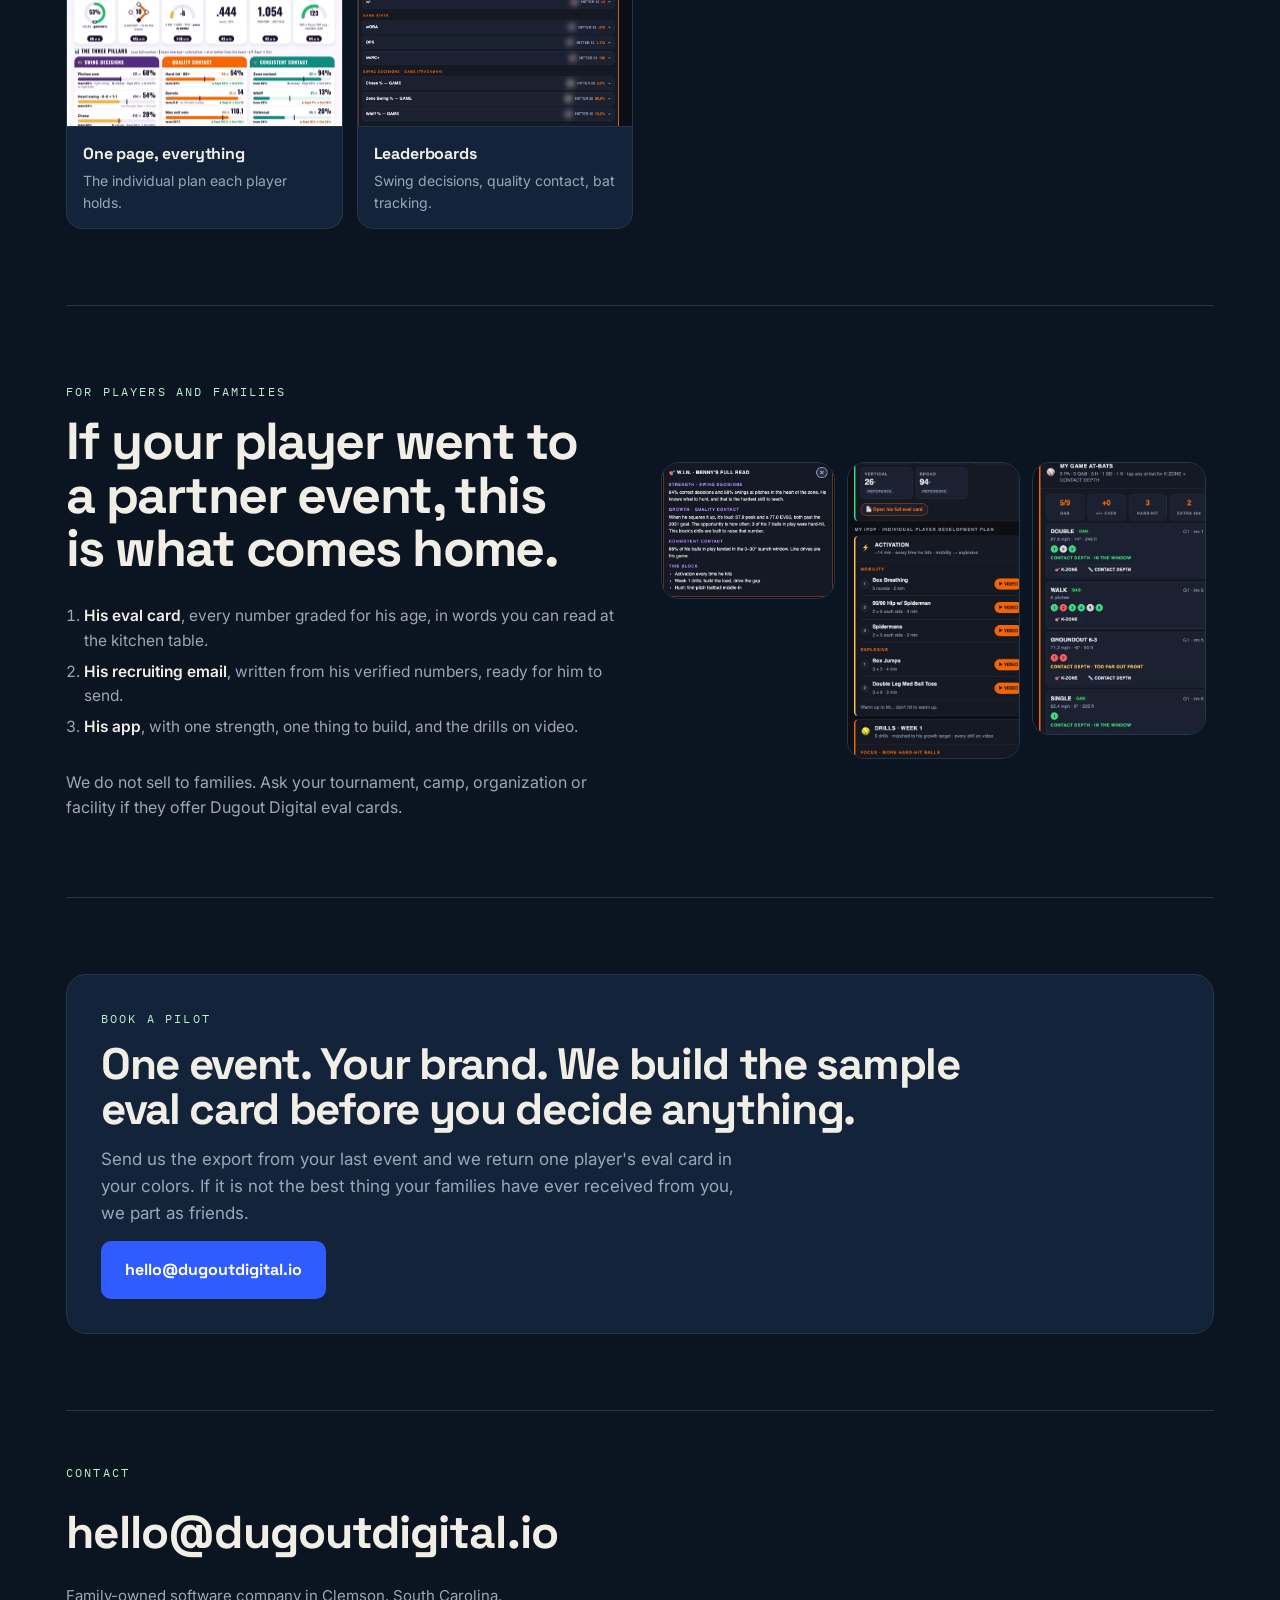
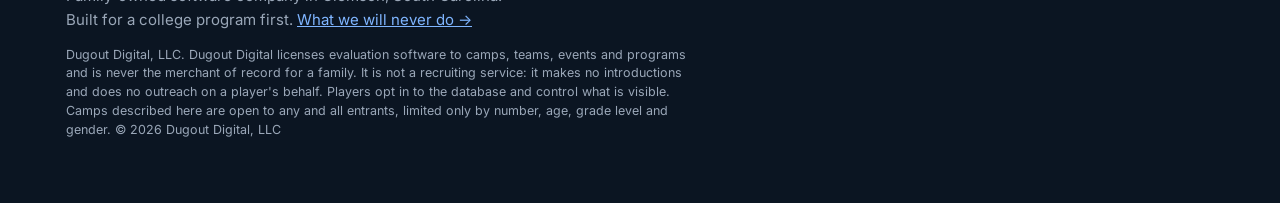
==== commit 21c9a1ed: "Copy edits (eval cards, CSV/Excel/JSON, we will not share or sell the data, Zillow line, P4 coach, o" ====
--- a/index.html
+++ b/index.html
@@ -278,24 +278,24 @@
     <div class="copy" style="display:grid;gap:18px">
       <div class="eyebrow">Data made simple</div>
       <h1>We build the player evaluations, recruiting emails and training apps that <em>your event gives its players.</em></h1>
-      <p class="lede">In your brand, from the data you already capture. Tournaments, showcases, college camps, travel organizations and facilities use Dugout Digital so every player leaves with something to keep, and every family knows exactly what the numbers mean.</p>
+      <p class="lede">In your brand, from the data you already capture. Tournaments, showcases, college camps, travel organizations and facilities use Dugout Digital so every player leaves with an eval card to keep, and every family knows exactly what the numbers mean.</p>
       <div class="ptypes"><a href="#partners">Tournaments</a><a href="#partners">Showcases</a><a href="#partners">College camps</a><a href="#partners">Travel organizations</a><a href="#partners">Facilities</a></div>
       <div class="cta"><a class="btn b-electric" href="#contact">Book a pilot</a><a class="btn b-ghost" href="#products">See the products</a></div>
     </div>
     <div>
       <div class="stack" aria-label="The same evaluation card in three partner brands">
-        <div class="wl w1" style="--b:#2F5BFF"><div class="bh" style="background:#2F5BFF;color:#fff"><span class="lg"><i style="background:#fff"></i>Thunder Southeast</span><small>Fall Classic · player evaluation</small></div><img src="img/eval_grid.jpg" alt="Evaluation card in Thunder Southeast branding"></div>
-        <div class="wl w2"><div class="bh" style="background:#FF6A45;color:#0B1522"><span class="lg"><i style="background:#0B1522"></i>Scout Team Prospects</span><small>Showcase · player evaluation</small></div><img src="img/eval_grid.jpg" alt="Evaluation card in Scout Team Prospects branding"></div>
-        <div class="wl w3"><div class="bh" style="background:#1F6B45;color:#fff"><span class="lg"><i style="background:#B9F0CF"></i>Pepper National</span><small>Invitational · player evaluation</small></div><img src="img/eval_grid.jpg" alt="Evaluation card in Pepper National branding"></div>
+        <div class="wl w1" style="--b:#2F5BFF"><div class="bh" style="background:#2F5BFF;color:#fff"><span class="lg"><i style="background:#fff"></i>Thunder Southeast</span><small>Fall Classic · player eval card</small></div><img src="img/eval_grid.jpg" alt="Evaluation card in Thunder Southeast branding"></div>
+        <div class="wl w2"><div class="bh" style="background:#FF6A45;color:#0B1522"><span class="lg"><i style="background:#0B1522"></i>Scout Team Prospects</span><small>Showcase · player eval card</small></div><img src="img/eval_grid.jpg" alt="Evaluation card in Scout Team Prospects branding"></div>
+        <div class="wl w3"><div class="bh" style="background:#1F6B45;color:#fff"><span class="lg"><i style="background:#B9F0CF"></i>Pepper National</span><small>Invitational · player eval card</small></div><img src="img/eval_grid.jpg" alt="Evaluation card in Pepper National branding"></div>
       </div>
       <div class="wlnote"><span><i style="background:#2F5BFF"></i>Your logo</span><span><i style="background:#FF6A45"></i>Your colors</span><span><i style="background:#B9F0CF"></i>Your event</span><span>Our engine</span></div>
     </div>
   </header>
 
   <section id="products">
-    <div class="head reveal"><div class="eyebrow">What you give your players</div><h2>Three products. All in your brand.</h2><p class="lead">The same system a Division I program uses every week, packaged so a partner can hand it to a 14-year-old and his parents.</p></div>
+    <div class="head reveal"><div class="eyebrow">What you give your players</div><h2>Three products. All in your brand.</h2><p class="lead">The same system a Power Four program uses every week, packaged so a partner can hand it to a 14-year-old and his parents.</p></div>
     <div class="prods">
-      <div class="prod reveal" style="--c:var(--sky)"><div class="im"><img src="img/eval_grid.jpg" alt="Custom evaluation card"></div><div class="tx"><div class="k">01 · Custom evaluation</div><h3>Every number graded, then explained</h3><p>Exit velocity, launch, bat speed, sixty, arm, pitch velocity, spin and movement, each graded against the goal for his age and written in plain English. Hitters and pitchers. <a href="numbers.html">How we read the numbers →</a></p></div></div>
+      <div class="prod reveal" style="--c:var(--sky)"><div class="im"><img src="img/eval_grid.jpg" alt="Custom evaluation card"></div><div class="tx"><div class="k">01 · Custom eval card</div><h3>Every number graded, then explained</h3><p>Exit velocity, launch, bat speed, sixty, arm, pitch velocity, spin and movement, each graded against the goal for his age and written in plain English. Hitters and pitchers. <a href="numbers.html">How we read the numbers →</a></p></div></div>
       <div class="prod reveal" style="--c:var(--coral)"><div class="im"><img src="img/fte_kit.jpg" alt="5 Tool Email recruiting kit"></div><div class="tx"><div class="k">02 · Recruiting email</div><h3>5 Tool Email</h3><p>A coach-ready email built from his verified numbers: the right coach, a subject line that leads with his best tool, the body, the video, the contacts. The family sends it.</p></div></div>
       <div class="prod reveal" style="--c:var(--mint)"><div class="im phone"><img src="img/app_home.jpg" alt="Player app home screen"></div><div class="tx"><div class="k">03 · Player app</div><h3>The Damage &amp; Chaos app</h3><p>His evaluation becomes a plan: one strength, one growth target, activation and drills on video, his at-bats, his progress, and the big leaguer who swings like him.</p></div></div>
     </div>
@@ -305,27 +305,28 @@
     <div class="head reveal"><div class="eyebrow">How it works for a partner</div><h2>You already capture the data. We do the rest.</h2></div>
     <div class="pflow">
       <div class="pstep reveal"><div class="n">1</div><h3>Run your event</h3><p>TrackMan, Hawk-Eye, Rapsodo, portable radar, Blast, a stopwatch. Whatever you already use, with our one-page data standard so every number is trustworthy.</p></div>
-      <div class="pstep reveal"><div class="n">2</div><h3>Send us the file</h3><p>One export after the last pitch. We log the instrument, the setting and the date on every number.</p></div>
-      <div class="pstep reveal"><div class="n">3</div><h3>Cards go out in your brand</h3><p>Within 48 hours. Your logo, your colors, your event's name on every player's evaluation and on the event leaderboards.</p></div>
+      <div class="pstep reveal"><div class="n">2</div><h3>Send us the file</h3><p>One export after the last pitch, as CSV, Excel or JSON. We log the instrument, the setting and the date on every number.</p></div>
+      <div class="pstep reveal"><div class="n">3</div><h3>Eval cards go out in your brand</h3><p>Within 48 hours. Your logo, your colors, your event's name on every player's eval card and on the event leaderboards.</p></div>
       <div class="pstep reveal"><div class="n">4</div><h3>Your players keep going</h3><p>The recruiting email and the app are theirs to add. Every family that does is credited to you.</p></div>
     </div>
     <div class="money reveal">
       <div>You set the price.<small>Sell the evaluation at the gate, at registration, or bundle it into the entry fee.</small></div>
       <div>You keep the margin.<small>We charge you per player, at wholesale. The difference is yours.</small></div>
       <div>We never contact your families.<small>No marketing to your players, ever. The relationship stays yours.</small></div>
-      <div>Your data stays yours.<small>Nobody outside your organization sees it. Not another event, not another college.</small></div>
+      <div>We will not share or sell the data.<small>Not to another event, not to another college, not to anyone.</small></div>
     </div>
   </section>
 
   <section id="portal">
-    <div class="head reveal"><div class="eyebrow">Player Portal</div><h2>Every verified number, searchable the way you search for a house.</h2></div>
+    <div class="head reveal"><div class="eyebrow">Player Portal</div><h2>Every verified number, searchable and sortable, like the way you search for a house on Zillow.</h2></div>
     <div class="portal">
       <a class="shot reveal" href="portal.html" aria-label="Open the Player Portal prototype"><img src="img/portal.jpg" alt="Player Portal prototype: filters for position, grad year, state, height, exit velocity, sixty and velocity beside player cards"></a>
       <div class="reveal" style="display:grid;gap:14px">
         <ul>
-          <li><b>Every evaluation feeds the portal.</b> A player who gets a card at your event has his verified numbers in it the same day, if his family opts in.</li>
-          <li><b>College coaches filter like Zillow.</b> State, grad year, position, height, weight, exit velocity, sixty, fastball velocity, and every other number on the card.</li>
-          <li><b>Leaderboards, not rankings.</b> By event or by age group. Sorting by a number is the coach's choice, never ours.</li>
+          <li><b>Every eval card feeds the portal.</b> A player who gets an eval card at your event has his verified numbers in it the same day, if his family opts in.</li>
+          <li><b>College coaches filter like Zillow.</b> State, grad year, position, height, weight, exit velocity, sixty, fastball velocity, and every other number on the eval card.</li>
+          <li><b>Leaderboards, not rankings.</b> By event or by age group. Objective-based numbers, not our subjective opinions.</li>
+          <li><b>Every filter at once.</b> Every number we capture on a hitter's or pitcher's eval card is a filter, and a coach can stack as many as he wants.</li>
           <li><b>Trust built in.</b> Every number carries the event, the instrument and the date. Players choose what is visible and can change it any time.</li>
         </ul>
         <div class="cta"><a class="btn b-electric" href="portal.html">Try the prototype</a></div>
@@ -337,10 +338,10 @@
   <section id="trust">
     <div class="head reveal"><div class="eyebrow">Why partners trust it</div><h2>Reliable, so your name can go on it.</h2></div>
     <div class="trust">
-      <div class="reveal"><b>Verified at your event</b>Captured on a known instrument on a known day, or it does not get a card.</div>
-      <div class="reveal"><b>Reviewed by a coach</b>A college hitting coach reads every evaluation before it ships. Small samples are shown as small samples.</div>
+      <div class="reveal"><b>Verified at your event</b>Captured on a known instrument on a known day, or it does not get an eval card.</div>
+      <div class="reveal"><b>Built by a P4 coach</b>Designed to ensure quality and accuracy before every eval card ships. Small samples are shown as small samples.</div>
       <div class="reveal"><b>We never contact your players</b>No outreach, no marketing, no introductions. Not a recruiting service.</div>
-      <div class="reveal"><b>Your data stays yours</b>Never shared with another event or another college.</div>
+      <div class="reveal"><b>We will not share or sell the data</b>Not to another event, not to another college, not to anyone.</div>
       <div class="reveal"><b>No rankings for sale</b>Measurements and the conditions they were measured in. Leaderboards families can see for themselves.</div>
     </div>
   </section>
@@ -363,11 +364,11 @@
         <div class="eyebrow">For players and families</div>
         <h2>If your player went to a partner event, this is what comes home.</h2>
         <ol>
-          <li><b>His evaluation</b>, every number graded for his age, in words you can read at the kitchen table.</li>
+          <li><b>His eval card</b>, every number graded for his age, in words you can read at the kitchen table.</li>
           <li><b>His recruiting email</b>, written from his verified numbers, ready for him to send.</li>
           <li><b>His app</b>, with one strength, one thing to build, and the drills on video.</li>
         </ol>
-        <p>We do not sell to families. Ask your tournament, camp, organization or facility if they offer Dugout Digital evaluations.</p>
+        <p>We do not sell to families. Ask your tournament, camp, organization or facility if they offer Dugout Digital eval cards.</p>
       </div>
       <div class="phones reveal"><img src="img/app_win.jpg" alt="W.I.N. screen"><img src="img/app_ipdp.jpg" alt="Drills on video"><img src="img/app_abs.jpg" alt="Game at-bats"></div>
     </div>
@@ -376,8 +377,8 @@
   <section>
     <div class="cta2 reveal">
       <div class="eyebrow">Book a pilot</div>
-      <h2>One event. Your brand. We build the sample card before you decide anything.</h2>
-      <p>Send us the export from your last event and we return one player's evaluation in your colors. If it is not the best thing your families have ever received from you, we part as friends.</p>
+      <h2>One event. Your brand. We build the sample eval card before you decide anything.</h2>
+      <p>Send us the export from your last event and we return one player's eval card in your colors. If it is not the best thing your families have ever received from you, we part as friends.</p>
       <a class="btn b-electric" href="mailto:hello@dugoutdigital.io?subject=Pilot%20request">hello@dugoutdigital.io</a>
     </div>
   </section>
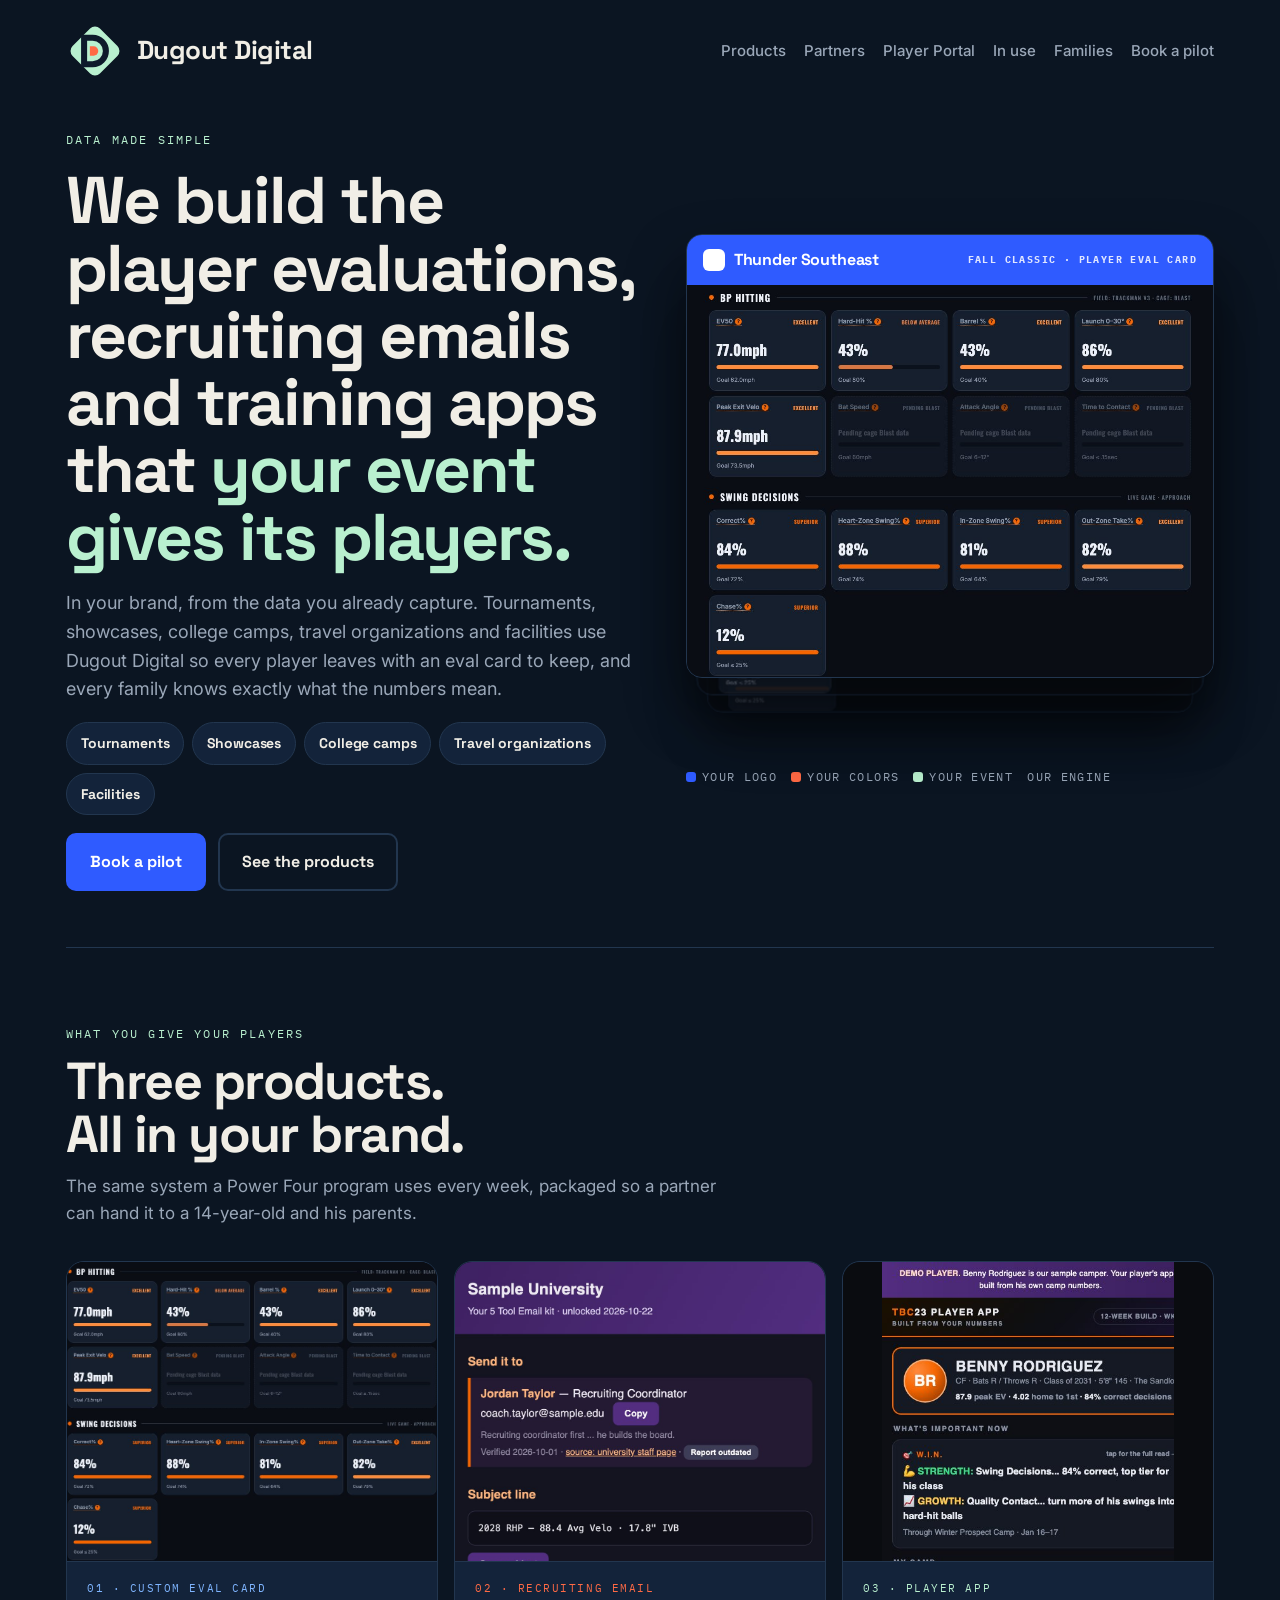
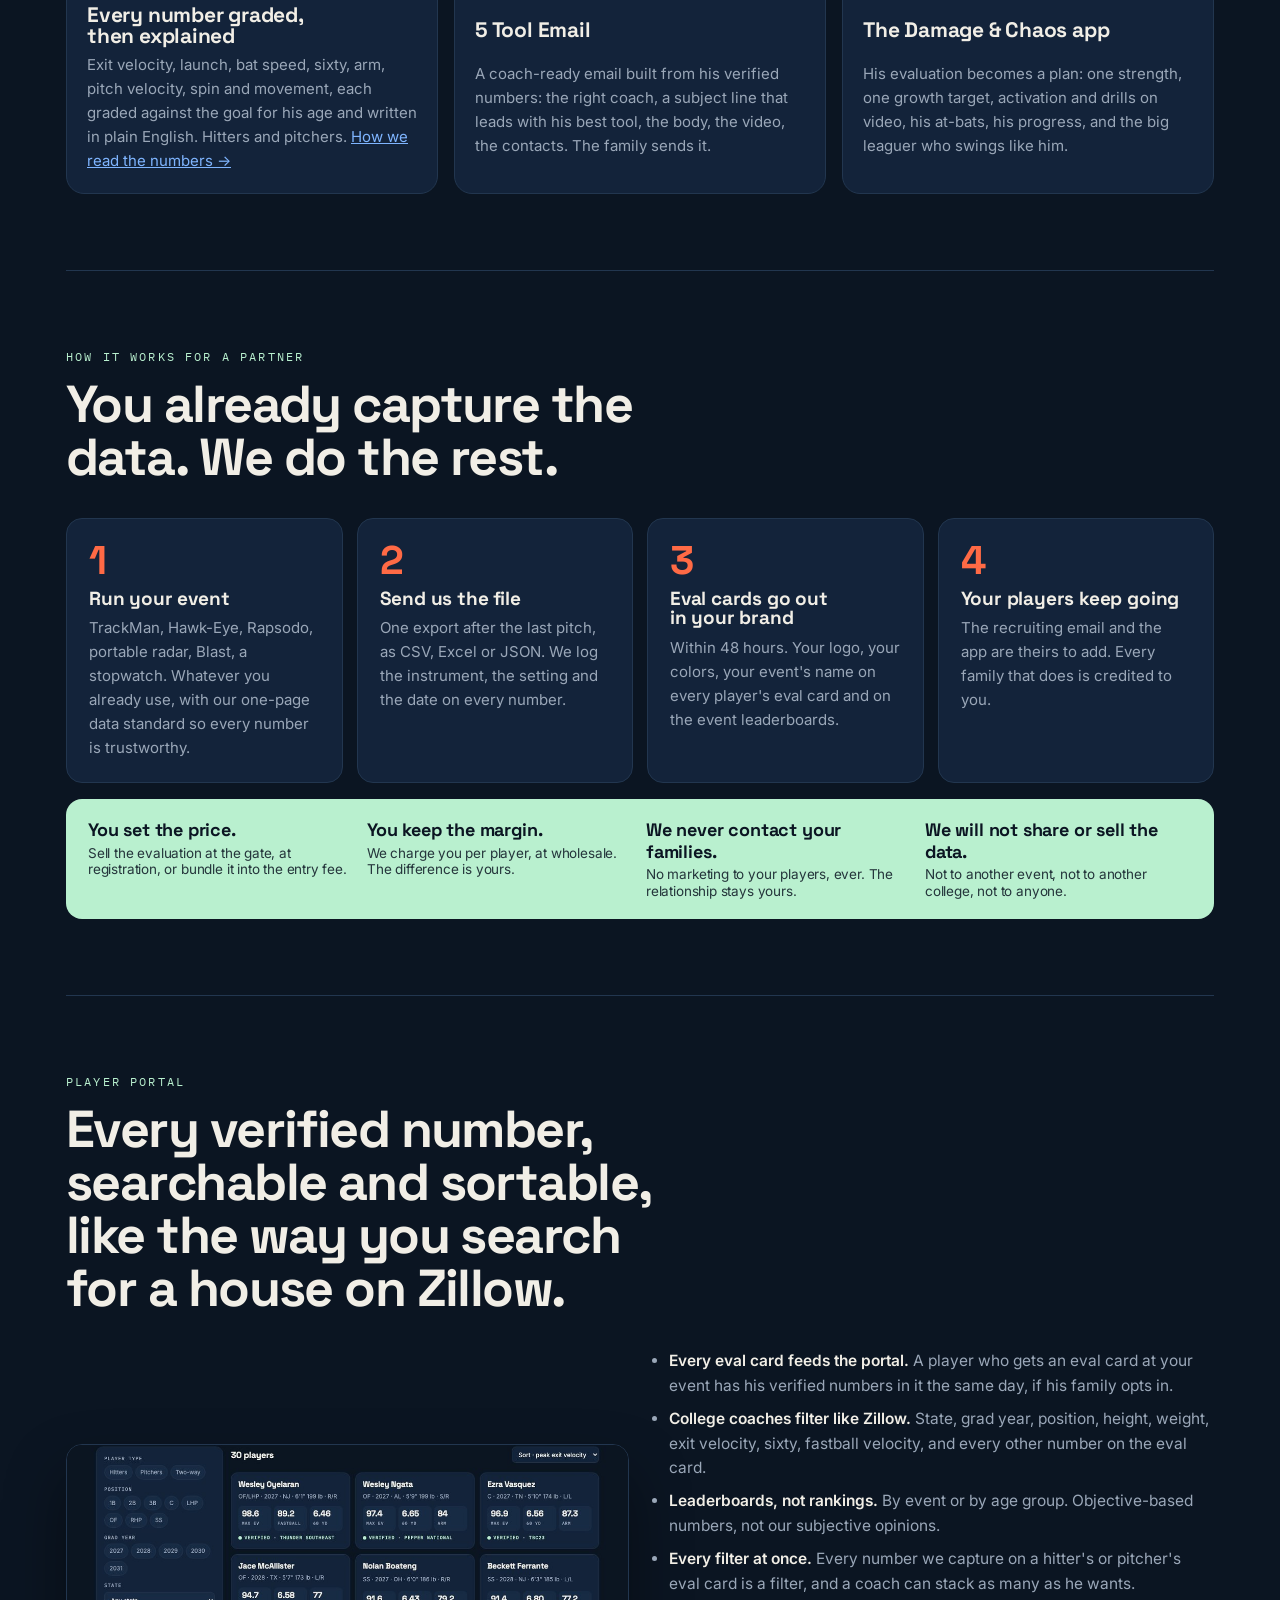
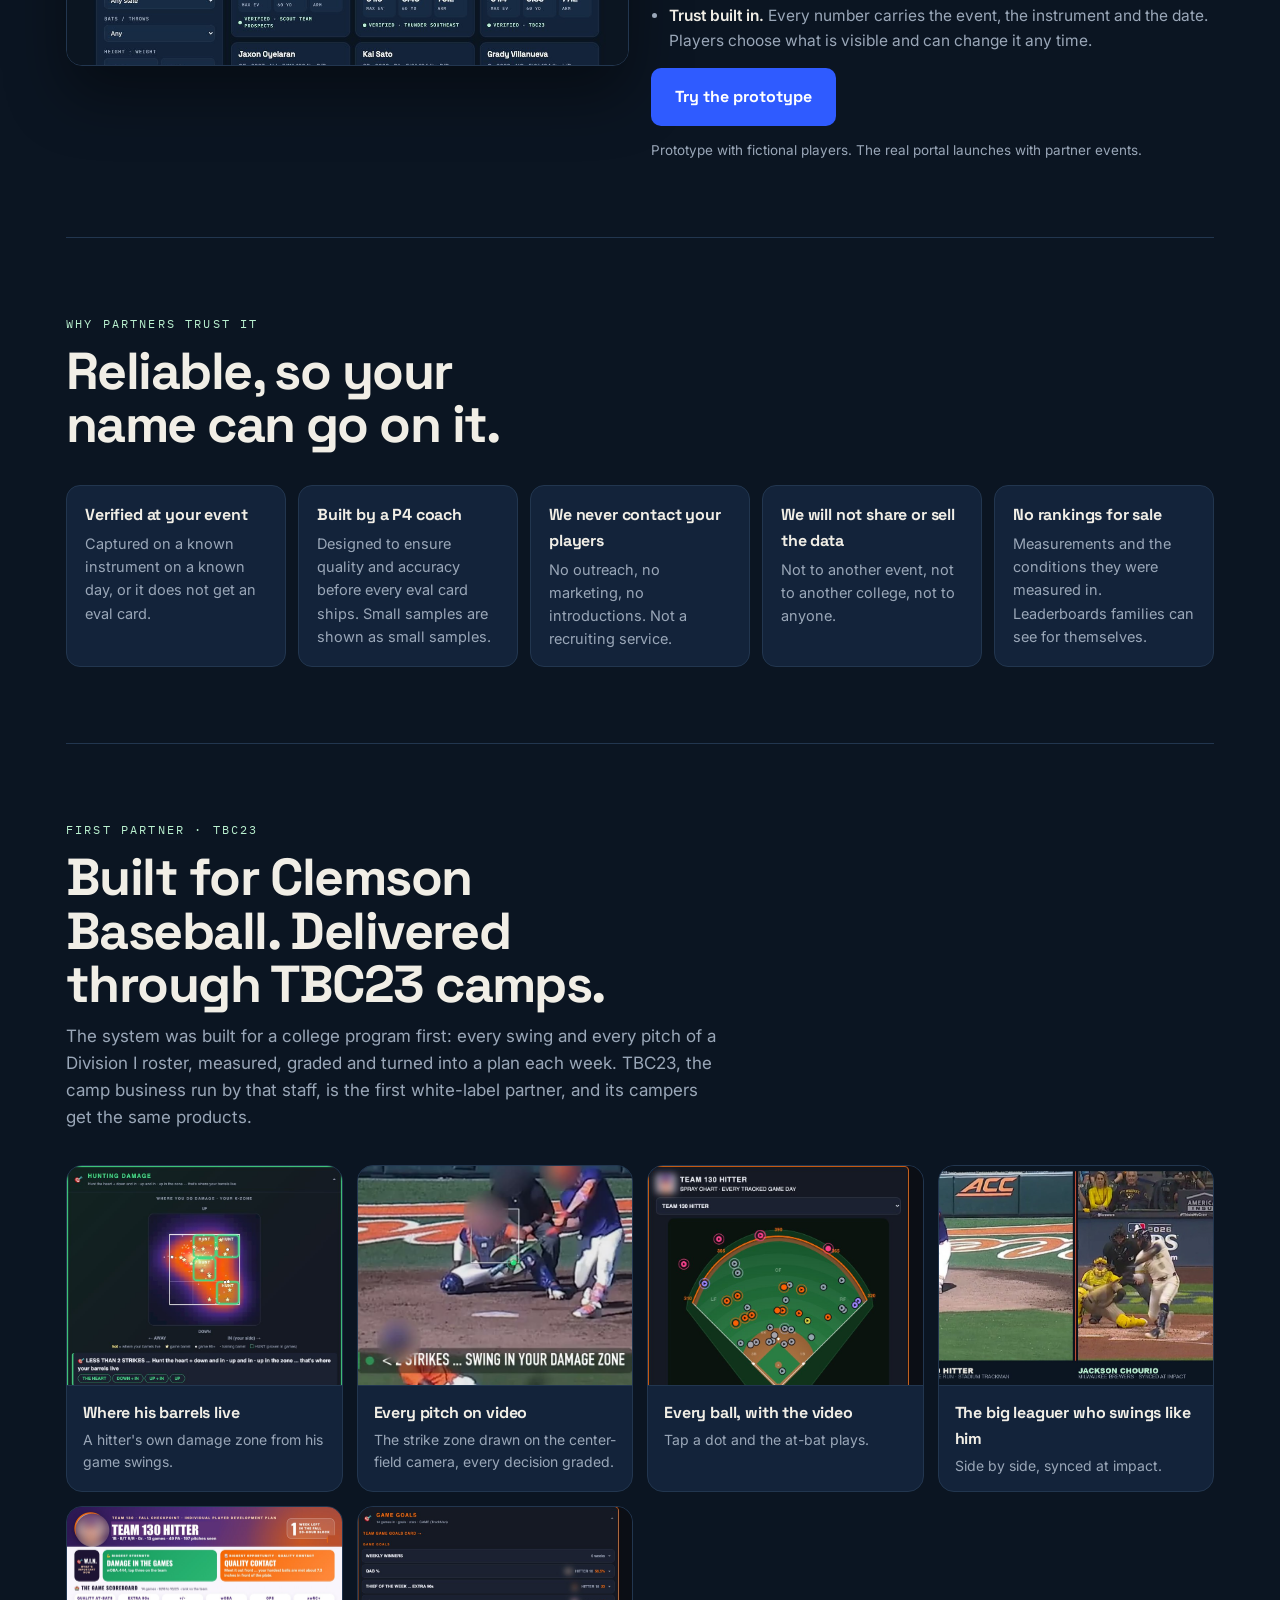
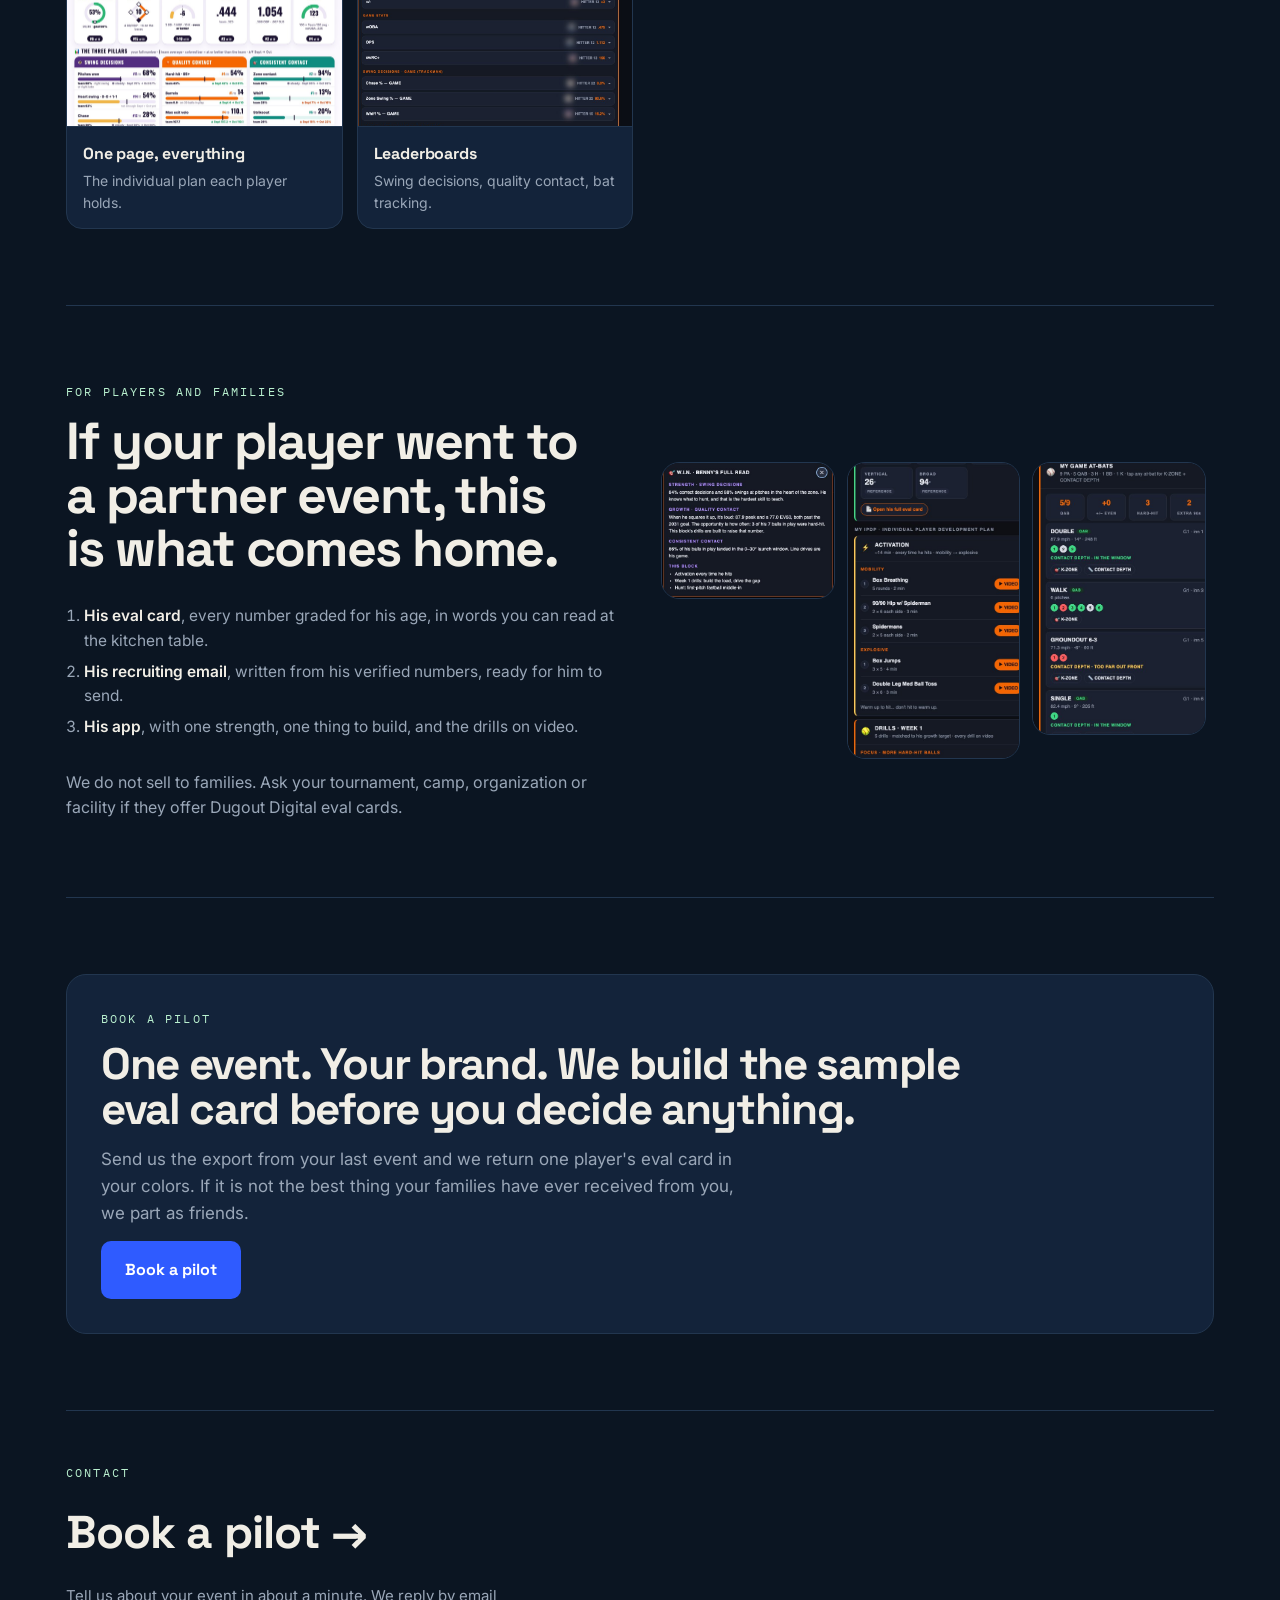
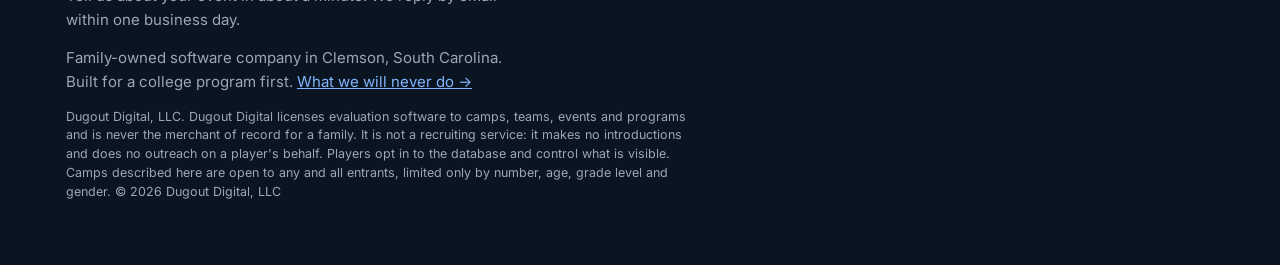
==== commit 1857a7f0: "Book a pilot inquiry flow: tap-through dialog (inquiry.js + inquiry.css) posting to forms.dugoutdigi" ====
--- a/index.html
+++ b/index.html
@@ -8,6 +8,7 @@
 <link rel="icon" type="image/svg+xml" href="data:image/svg+xml,%3Csvg xmlns='http://www.w3.org/2000/svg' viewBox='0 0 150 150'%3E%3Crect width='150' height='150' rx='34' fill='%230E1A2B'/%3E%3Crect x='25' y='25' width='100' height='100' rx='18' transform='rotate(45 75 75)' fill='%23B9F0CF'/%3E%3Cg transform='translate(39,33) scale(0.6)'%3E%3Cpath fill-rule='evenodd' d='M0 0H50A70 70 0 0 1 50 140H0ZM26 26H50A44 44 0 0 1 50 114H26Z' fill='%230E1A2B'/%3E%3Cpath d='M38 50H54A20 20 0 0 1 54 90H38Z' fill='%23FF6A45'/%3E%3C/g%3E%3C/svg%3E">
 <link rel="preconnect" href="https://fonts.googleapis.com">
 <link rel="stylesheet" href="https://fonts.googleapis.com/css2?family=Space+Grotesk:wght@500;700&family=Inter:wght@400;500;600&family=IBM+Plex+Mono:wght@500&display=swap">
+<link rel="stylesheet" href="inquiry.css">
 <style>
 :root{
   --bg:#0B1522; --bg2:#0E1A2B; --panel:#13233A; --panel2:#182B45; --line:#22364F; --ink:#F1EEE6; --muted:#9AA7B8;
@@ -271,7 +272,7 @@
       <svg viewBox="0 0 150 150" aria-hidden="true"><rect x="25" y="25" width="100" height="100" rx="18" transform="rotate(45 75 75)" fill="#B9F0CF"/><g transform="translate(39,33) scale(0.6)"><path fill-rule="evenodd" d="M0 0H50A70 70 0 0 1 50 140H0ZM26 26H50A44 44 0 0 1 50 114H26Z" fill="#0E1A2B"/><path d="M38 50H54A20 20 0 0 1 54 90H38Z" fill="#FF6A45"/></g></svg>
       Dugout Digital
     </a>
-    <div class="links"><a href="#products">Products</a><a href="#partners">Partners</a><a href="#portal">Player Portal</a><a href="#case">In use</a><a href="#families">Families</a><a href="#contact">Book a pilot</a></div>
+    <div class="links"><a href="#products">Products</a><a href="#partners">Partners</a><a href="#portal">Player Portal</a><a href="#case">In use</a><a href="#families">Families</a><a href="#pilot" data-inquiry>Book a pilot</a></div>
   </nav>
 
   <header class="hero3" id="top">
@@ -280,7 +281,7 @@
       <h1>We build the player evaluations, recruiting emails and training apps that <em>your event gives its players.</em></h1>
       <p class="lede">In your brand, from the data you already capture. Tournaments, showcases, college camps, travel organizations and facilities use Dugout Digital so every player leaves with an eval card to keep, and every family knows exactly what the numbers mean.</p>
       <div class="ptypes"><a href="#partners">Tournaments</a><a href="#partners">Showcases</a><a href="#partners">College camps</a><a href="#partners">Travel organizations</a><a href="#partners">Facilities</a></div>
-      <div class="cta"><a class="btn b-electric" href="#contact">Book a pilot</a><a class="btn b-ghost" href="#products">See the products</a></div>
+      <div class="cta"><a class="btn b-electric" href="#pilot" data-inquiry>Book a pilot</a><a class="btn b-ghost" href="#products">See the products</a></div>
     </div>
     <div>
       <div class="stack" aria-label="The same evaluation card in three partner brands">
@@ -374,18 +375,19 @@
     </div>
   </section>
 
-  <section>
+  <section id="pilot">
     <div class="cta2 reveal">
       <div class="eyebrow">Book a pilot</div>
       <h2>One event. Your brand. We build the sample eval card before you decide anything.</h2>
       <p>Send us the export from your last event and we return one player's eval card in your colors. If it is not the best thing your families have ever received from you, we part as friends.</p>
-      <a class="btn b-electric" href="mailto:hello@dugoutdigital.io?subject=Pilot%20request">hello@dugoutdigital.io</a>
+      <a class="btn b-electric" href="#pilot" data-inquiry>Book a pilot</a>
     </div>
   </section>
 
   <footer id="contact">
     <div class="eyebrow">Contact</div>
-    <a class="contact" href="mailto:hello@dugoutdigital.io">hello@dugoutdigital.io</a>
+    <a class="contact" href="#pilot" data-inquiry>Book a pilot →</a>
+    <p style="color:var(--muted);max-width:52ch">Tell us about your event in about a minute. We reply by email within one business day.</p>
     <p style="color:var(--muted);max-width:52ch">Family-owned software company in Clemson, South Carolina. Built for a college program first. <a href="never.html">What we will never do →</a></p>
     <p class="fine">Dugout Digital, LLC. Dugout Digital licenses evaluation software to camps, teams, events and programs and is never the merchant of record for a family. It is not a recruiting service: it makes no introductions and does no outreach on a player's behalf. Players opt in to the database and control what is visible. Camps described here are open to any and all entrants, limited only by number, age, grade level and gender. © 2026 Dugout Digital, LLC</p>
   </footer>
@@ -397,5 +399,6 @@
   document.querySelectorAll('.reveal').forEach(function(e){io.observe(e)});
 })();
 </script>
+<script src="inquiry.js" defer></script>
 </body>
 </html>
--- a/inquiry.css
+++ b/inquiry.css
@@ -0,0 +1,178 @@
+/* Dugout Digital ... "Book a pilot" inquiry flow. Self contained; every class is ddf- prefixed so the
+   page styles (index, numbers, never, portal) never reach inside. Tokens fall back to the site palette. */
+html.ddf-lock, html.ddf-lock body { overflow: hidden !important; }
+
+.ddf-root {
+  --ddf-bg: var(--bg, #0B1522);
+  --ddf-bg2: var(--bg2, #0E1A2B);
+  --ddf-panel: var(--panel, #13233A);
+  --ddf-panel2: var(--panel2, #182B45);
+  --ddf-line: var(--line, #22364F);
+  --ddf-ink: var(--ink, #F1EEE6);
+  --ddf-muted: var(--muted, #9AA7B8);
+  --ddf-electric: var(--electric, #2F5BFF);
+  --ddf-sky: var(--sky, #7FB5FF);
+  --ddf-mint: var(--mint, #B9F0CF);
+  --ddf-coral: var(--coral, #FF6A45);
+  --ddf-display: var(--display, "Space Grotesk", "Helvetica Neue", Arial, sans-serif);
+  --ddf-body: var(--body, "Inter", "Segoe UI", system-ui, sans-serif);
+  --ddf-mono: var(--mono, "IBM Plex Mono", ui-monospace, Menlo, monospace);
+  position: fixed; inset: 0; z-index: 2147483000;
+  display: flex; align-items: center; justify-content: center;
+  font-family: var(--ddf-body); font-size: 16px; line-height: 1.5; color: var(--ddf-ink);
+  -webkit-text-size-adjust: 100%; text-align: left;
+}
+.ddf-root[hidden] { display: none; }
+.ddf-root *, .ddf-root *::before, .ddf-root *::after { box-sizing: border-box; }
+.ddf-root p, .ddf-root h2, .ddf-root dl, .ddf-root dd { margin: 0; }
+.ddf-root button { font: inherit; color: inherit; -webkit-tap-highlight-color: transparent; }
+
+.ddf-scrim { position: absolute; inset: 0; background: rgba(5, 10, 18, .8); -webkit-backdrop-filter: blur(4px); backdrop-filter: blur(4px); transition: opacity .25s ease; }
+
+.ddf-dialog {
+  position: relative; display: flex; flex-direction: column; overflow: hidden;
+  width: min(580px, calc(100vw - 48px)); height: min(760px, calc(100vh - 48px));
+  background: var(--ddf-bg2); border: 1px solid var(--ddf-line); border-radius: 22px;
+  box-shadow: 0 40px 90px rgba(0, 0, 0, .55);
+  transition: transform .28s cubic-bezier(.2, .8, .2, 1), opacity .28s ease;
+}
+.ddf-opening .ddf-scrim { opacity: 0; }
+.ddf-opening .ddf-dialog { opacity: 0; transform: translateY(18px) scale(.985); }
+
+@media (max-width: 640px) {
+  .ddf-root { align-items: stretch; }
+  .ddf-dialog { width: 100%; height: 100%; height: 100dvh; max-height: none; border: 0; border-radius: 0; box-shadow: none;
+    padding-top: env(safe-area-inset-top); }
+  .ddf-opening .ddf-dialog { transform: translateY(28px); }
+}
+
+/* top bar */
+.ddf-top { display: grid; grid-template-columns: auto 1fr auto; align-items: center; gap: 8px; padding: 10px 10px 8px; }
+.ddf-icon {
+  display: inline-flex; align-items: center; justify-content: center; gap: 6px;
+  min-width: 48px; min-height: 48px; padding: 0 12px; border-radius: 12px;
+  background: transparent; border: 1px solid transparent; color: var(--ddf-ink); cursor: pointer;
+  font-family: var(--ddf-display); font-weight: 700; font-size: 16px; letter-spacing: -.01em;
+}
+.ddf-icon svg { width: 22px; height: 22px; flex: none; }
+.ddf-icon:hover { border-color: var(--ddf-line); }
+.ddf-back { padding-left: 6px; }
+.ddf-stepno { text-align: center; font-family: var(--ddf-mono); font-size: 12px; letter-spacing: .16em; text-transform: uppercase; color: var(--ddf-muted); }
+.ddf-progress { height: 4px; margin: 0 22px; border-radius: 4px; background: var(--ddf-line); overflow: hidden; }
+.ddf-progress i { display: block; height: 100%; width: 0; border-radius: 4px; background: var(--ddf-mint); transition: width .35s cubic-bezier(.2, .8, .2, 1); }
+.ddf-progress.ddf-progress-alt i { background: var(--ddf-sky); }
+
+/* body */
+.ddf-body { flex: 1; overflow-y: auto; overscroll-behavior: contain; -webkit-overflow-scrolling: touch; padding: 26px 26px 28px; }
+.ddf-step { transition: opacity .22s ease, transform .22s ease; }
+.ddf-step.ddf-enter { opacity: 0; transform: translateX(14px); }
+.ddf-eyebrow { font-family: var(--ddf-mono); font-size: 12px; letter-spacing: .18em; text-transform: uppercase; color: var(--ddf-mint); margin-bottom: 10px !important; }
+.ddf-root .ddf-h {
+  font-family: var(--ddf-display); font-weight: 700; font-size: clamp(28px, 6.4vw, 36px); line-height: 1.05;
+  letter-spacing: -.03em; color: var(--ddf-ink); text-wrap: balance; outline: none;
+}
+.ddf-sub { color: var(--ddf-muted); font-size: 16px; margin-top: 10px !important; }
+.ddf-p { color: var(--ddf-ink); font-size: 16.5px; margin-top: 14px !important; max-width: 52ch; }
+.ddf-muted { color: var(--ddf-muted); }
+
+/* options */
+.ddf-opts { display: grid; gap: 10px; margin-top: 22px; }
+.ddf-opt {
+  display: flex; align-items: center; gap: 14px; width: 100%; min-height: 60px; padding: 14px 16px 14px 18px;
+  text-align: left; cursor: pointer; border-radius: 14px;
+  background: var(--ddf-panel); border: 1px solid var(--ddf-line); color: var(--ddf-ink);
+  transition: border-color .15s, background .15s, transform .15s;
+}
+.ddf-opt:hover { border-color: var(--ddf-mint); }
+.ddf-opt:active { transform: scale(.99); }
+.ddf-opt-t { flex: 1; display: grid; gap: 2px; font-family: var(--ddf-display); font-weight: 700; font-size: 18px; letter-spacing: -.01em; line-height: 1.2; }
+.ddf-opt-t small { font-family: var(--ddf-body); font-weight: 400; font-size: 14px; letter-spacing: 0; color: var(--ddf-muted); }
+.ddf-go { width: 20px; height: 20px; flex: none; color: var(--ddf-muted); }
+.ddf-opt[aria-pressed="true"] { border-color: var(--ddf-electric); background: rgba(47, 91, 255, .18); box-shadow: inset 0 0 0 1px var(--ddf-electric); }
+.ddf-opt[aria-pressed="true"] .ddf-go { color: var(--ddf-mint); }
+.ddf-box {
+  width: 26px; height: 26px; flex: none; border-radius: 7px; border: 2px solid var(--ddf-line);
+  display: inline-flex; align-items: center; justify-content: center; color: transparent; background: var(--ddf-panel2);
+}
+.ddf-box svg { width: 18px; height: 18px; }
+.ddf-chip[aria-pressed="true"] .ddf-box { background: var(--ddf-mint); border-color: var(--ddf-mint); color: var(--ddf-bg); }
+
+/* fields */
+.ddf-form { margin-top: 20px; display: grid; gap: 16px; }
+.ddf-field { display: grid; gap: 7px; margin-top: 0; }
+.ddf-body > .ddf-step > .ddf-field { margin-top: 20px; }
+.ddf-field label { font-family: var(--ddf-display); font-weight: 700; font-size: 16px; letter-spacing: -.01em; color: var(--ddf-ink); }
+.ddf-opt-tag { font-family: var(--ddf-mono); font-weight: 500; font-size: 11px; letter-spacing: .14em; text-transform: uppercase; color: var(--ddf-muted); margin-left: 6px; }
+.ddf-field input, .ddf-field textarea {
+  width: 100%; min-height: 54px; padding: 13px 15px; border-radius: 12px;
+  background: var(--ddf-panel); border: 1px solid var(--ddf-line); color: var(--ddf-ink);
+  font-family: var(--ddf-body); font-size: 17px; line-height: 1.4; -webkit-appearance: none; appearance: none;
+}
+.ddf-field textarea { min-height: 160px; resize: vertical; }
+.ddf-field input:focus, .ddf-field textarea:focus { outline: none; border-color: var(--ddf-sky); box-shadow: 0 0 0 3px rgba(127, 181, 255, .28); }
+.ddf-field input[aria-invalid="true"] { border-color: var(--ddf-coral); box-shadow: 0 0 0 1px var(--ddf-coral); }
+.ddf-err { color: #FF9B82; font-size: 14.5px; line-height: 1.4; }
+.ddf-err[hidden] { display: none; }
+.ddf-steperr { margin-top: 14px !important; }
+.ddf-count-n { font-family: var(--ddf-mono); font-size: 11px; letter-spacing: .12em; text-transform: uppercase; color: var(--ddf-muted); text-align: right; }
+.ddf-hidden-submit { position: absolute; width: 1px; height: 1px; padding: 0; border: 0; opacity: 0; pointer-events: none; }
+
+/* review + confirmation */
+.ddf-sum { margin-top: 20px !important; border: 1px solid var(--ddf-line); border-radius: 16px; overflow: hidden; background: var(--ddf-panel); }
+.ddf-sum-row { display: grid; grid-template-columns: 1fr auto; align-items: center; gap: 2px 12px; padding: 12px 10px 12px 16px; border-top: 1px solid var(--ddf-line); }
+.ddf-sum-row:first-child { border-top: 0; }
+.ddf-sum dt { grid-column: 1; font-family: var(--ddf-mono); font-size: 11px; letter-spacing: .14em; text-transform: uppercase; color: var(--ddf-muted); }
+.ddf-sum dd { grid-column: 1; font-size: 16px; color: var(--ddf-ink); overflow-wrap: anywhere; white-space: pre-line; }
+.ddf-edit {
+  grid-column: 2; grid-row: 1 / span 2; min-height: 48px; min-width: 64px; padding: 0 14px; border-radius: 10px; cursor: pointer;
+  background: transparent; border: 1px solid var(--ddf-line); color: var(--ddf-sky);
+  font-family: var(--ddf-display) !important; font-weight: 700; font-size: 15px;
+}
+.ddf-edit:hover { border-color: var(--ddf-sky); }
+.ddf-fine { color: var(--ddf-muted); font-size: 13.5px; margin-top: 14px !important; }
+.ddf-note, .ddf-alert { margin-top: 18px !important; padding: 14px 16px; border-radius: 14px; font-size: 15.5px; line-height: 1.45; display: flex; align-items: center; gap: 12px; outline: none; }
+.ddf-note { background: var(--ddf-panel2); border: 1px solid var(--ddf-line); color: var(--ddf-ink); }
+.ddf-alert { background: rgba(255, 106, 69, .14); border: 1px solid var(--ddf-coral); color: var(--ddf-ink); }
+.ddf-ref { margin-top: 22px; padding: 18px 20px; border-radius: 16px; background: var(--ddf-mint); color: var(--ddf-bg); display: grid; gap: 4px; }
+.ddf-ref span { font-family: var(--ddf-mono); font-size: 11.5px; letter-spacing: .16em; text-transform: uppercase; opacity: .8; }
+.ddf-ref b { font-family: var(--ddf-mono); font-weight: 500; font-size: clamp(24px, 6vw, 30px); letter-spacing: .06em; }
+.ddf-reply { margin-top: 18px !important; font-family: var(--ddf-display); font-weight: 700; font-size: 19px; letter-spacing: -.01em; }
+.ddf-share-msg { margin-top: 14px !important; color: var(--ddf-mint); font-size: 15px; min-height: 1px; overflow-wrap: anywhere; }
+
+/* footer actions */
+.ddf-foot { display: grid; gap: 10px; padding: 14px 22px calc(16px + env(safe-area-inset-bottom)); border-top: 1px solid var(--ddf-line); background: var(--ddf-bg2); }
+.ddf-foot[hidden] { display: none; }
+.ddf-primary, .ddf-secondary {
+  display: inline-flex; align-items: center; justify-content: center; gap: 10px; width: 100%; min-height: 56px; padding: 0 20px;
+  border-radius: 12px; cursor: pointer; font-family: var(--ddf-display) !important; font-weight: 700; font-size: 18px; letter-spacing: -.01em;
+  transition: transform .15s, background .15s, border-color .15s;
+}
+.ddf-primary { background: var(--ddf-electric); color: #fff !important; border: 2px solid var(--ddf-electric); }
+.ddf-primary:hover:not([disabled]) { transform: translateY(-1px); }
+.ddf-primary[disabled] { cursor: progress; opacity: .85; }
+.ddf-secondary { background: transparent; color: var(--ddf-ink); border: 2px solid var(--ddf-line); }
+.ddf-secondary:hover { border-color: var(--ddf-mint); }
+
+.ddf-root button:focus-visible, .ddf-root input:focus-visible, .ddf-root textarea:focus-visible { outline: 3px solid var(--ddf-coral); outline-offset: 2px; }
+.ddf-root .ddf-h:focus, .ddf-root .ddf-h:focus-visible { outline: none; }
+
+.ddf-spin { width: 20px; height: 20px; flex: none; border-radius: 50%; border: 3px solid rgba(255, 255, 255, .3); border-top-color: currentColor; animation: ddf-spin .8s linear infinite; }
+.ddf-note .ddf-spin { color: var(--ddf-mint); border-color: rgba(185, 240, 207, .25); border-top-color: var(--ddf-mint); }
+@keyframes ddf-spin { to { transform: rotate(360deg); } }
+
+.ddf-sr { position: absolute !important; width: 1px; height: 1px; margin: -1px; padding: 0; overflow: hidden; clip: rect(0 0 0 0); white-space: nowrap; border: 0; }
+.ddf-hp { position: absolute !important; left: -10000px; top: auto; width: 1px; height: 1px; overflow: hidden; }
+
+@media (max-width: 640px) {
+  .ddf-body { padding: 20px 18px 24px; }
+  .ddf-progress { margin: 0 18px; }
+  .ddf-foot { padding-left: 16px; padding-right: 16px; }
+  .ddf-opt-t { font-size: 17px; }
+}
+
+@media (prefers-reduced-motion: reduce) {
+  .ddf-dialog, .ddf-scrim, .ddf-step, .ddf-progress i, .ddf-opt, .ddf-primary, .ddf-secondary { transition: none !important; }
+  .ddf-opening .ddf-dialog, .ddf-step.ddf-enter { transform: none !important; opacity: 1 !important; }
+  .ddf-opt:active, .ddf-primary:hover:not([disabled]) { transform: none !important; }
+  .ddf-spin { animation: none; border-top-color: currentColor; border-right-color: currentColor; }
+}
